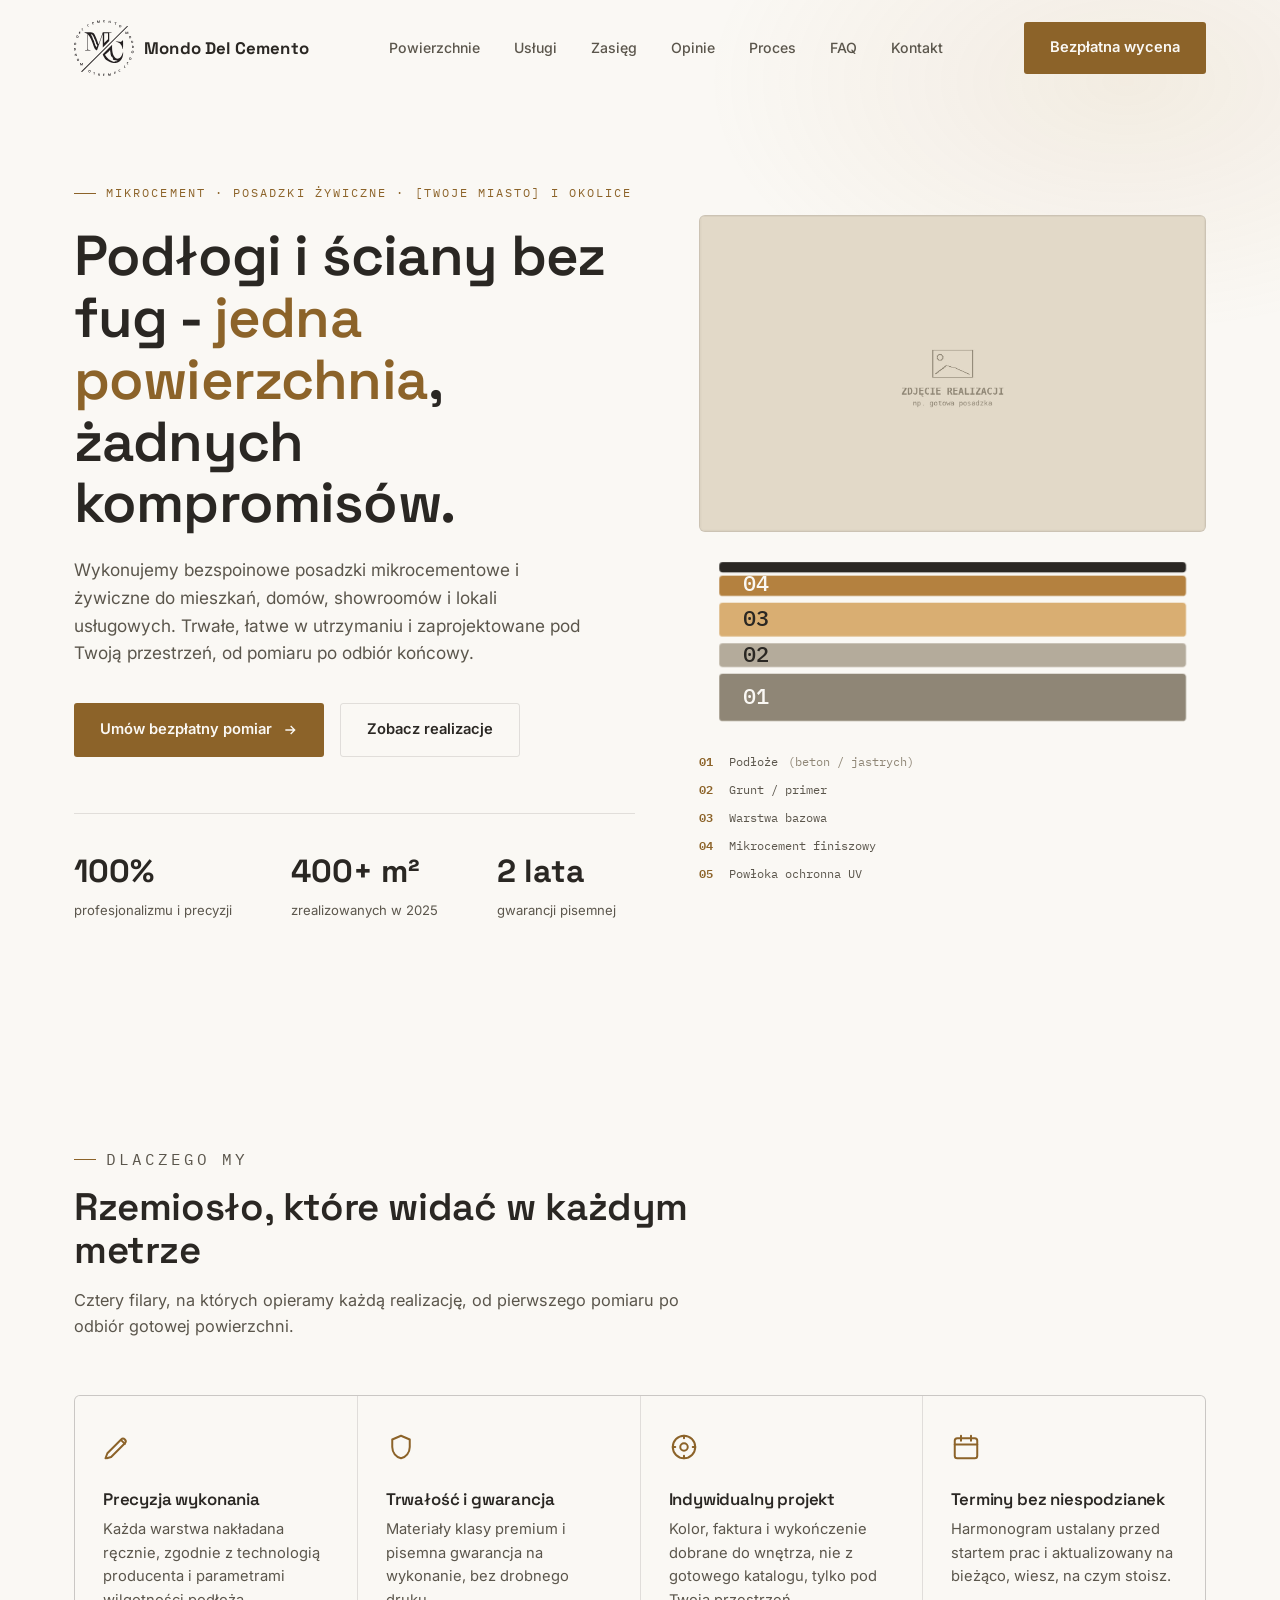
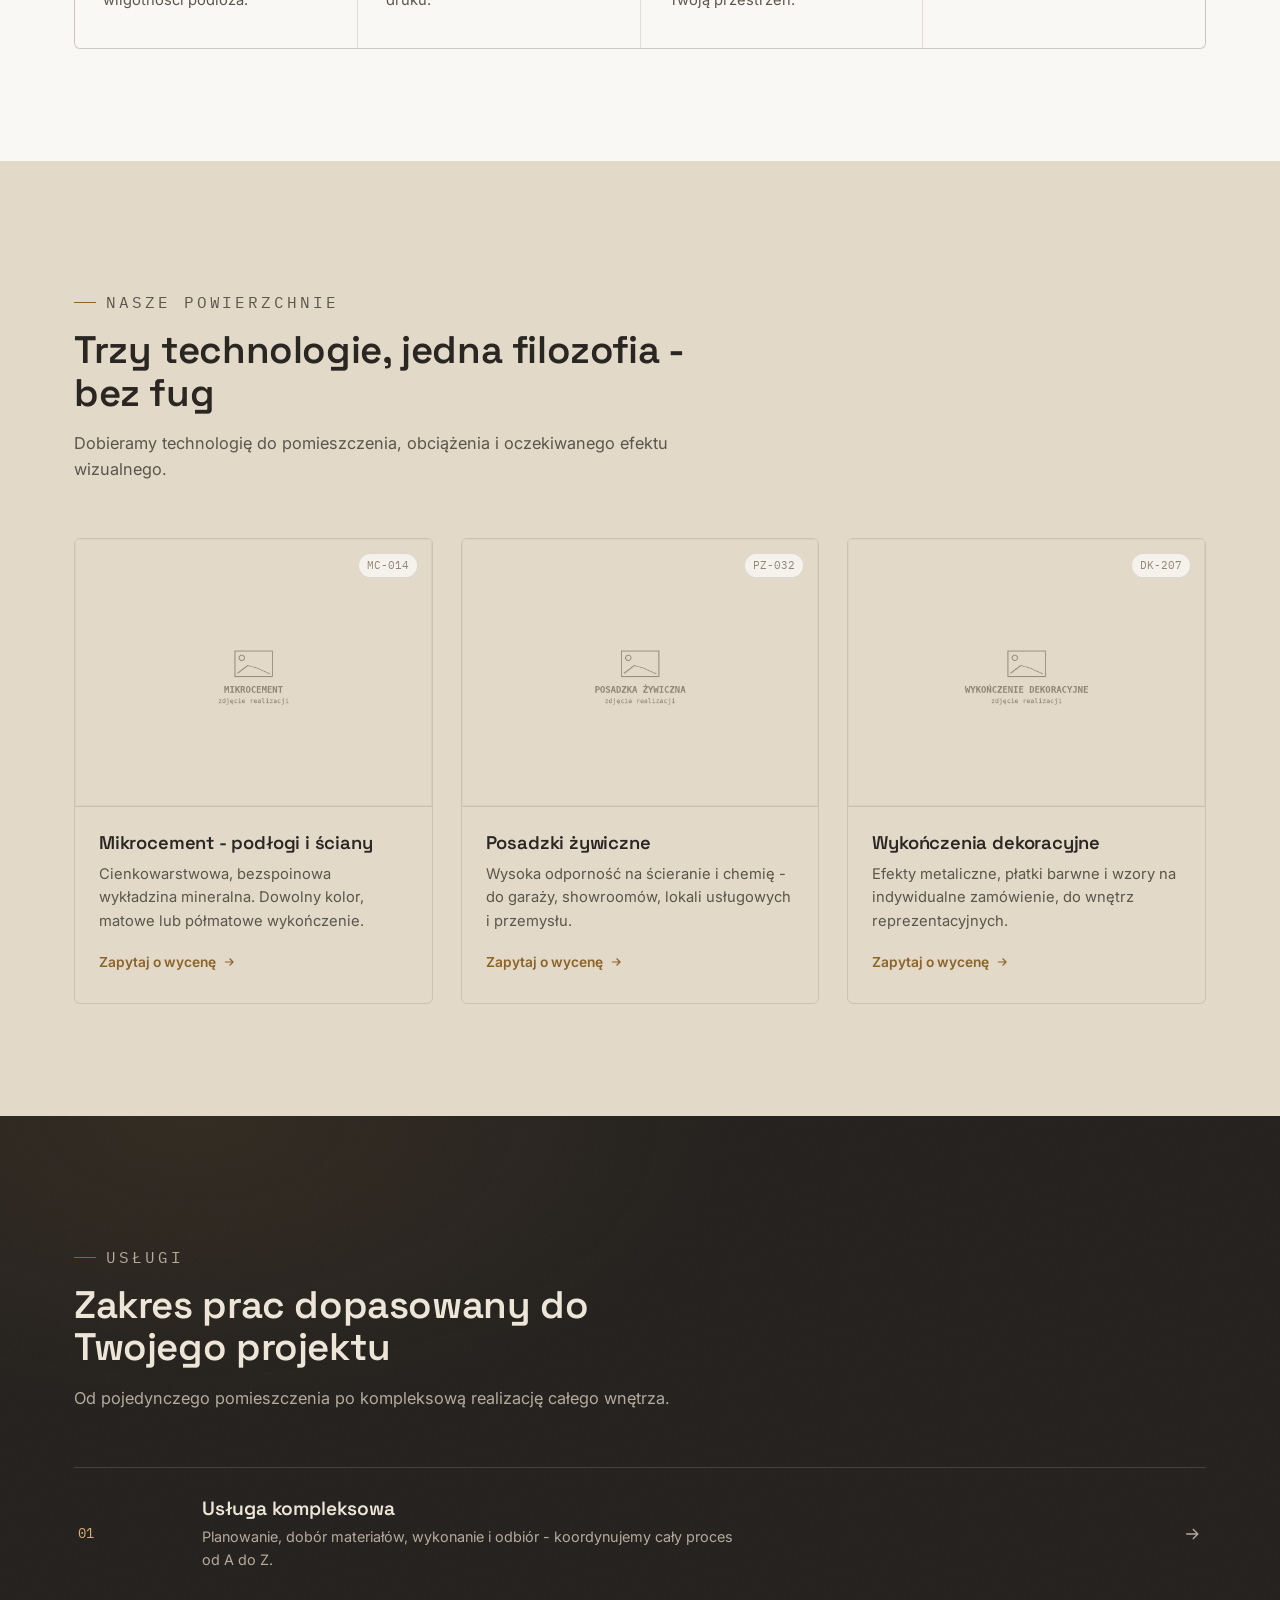
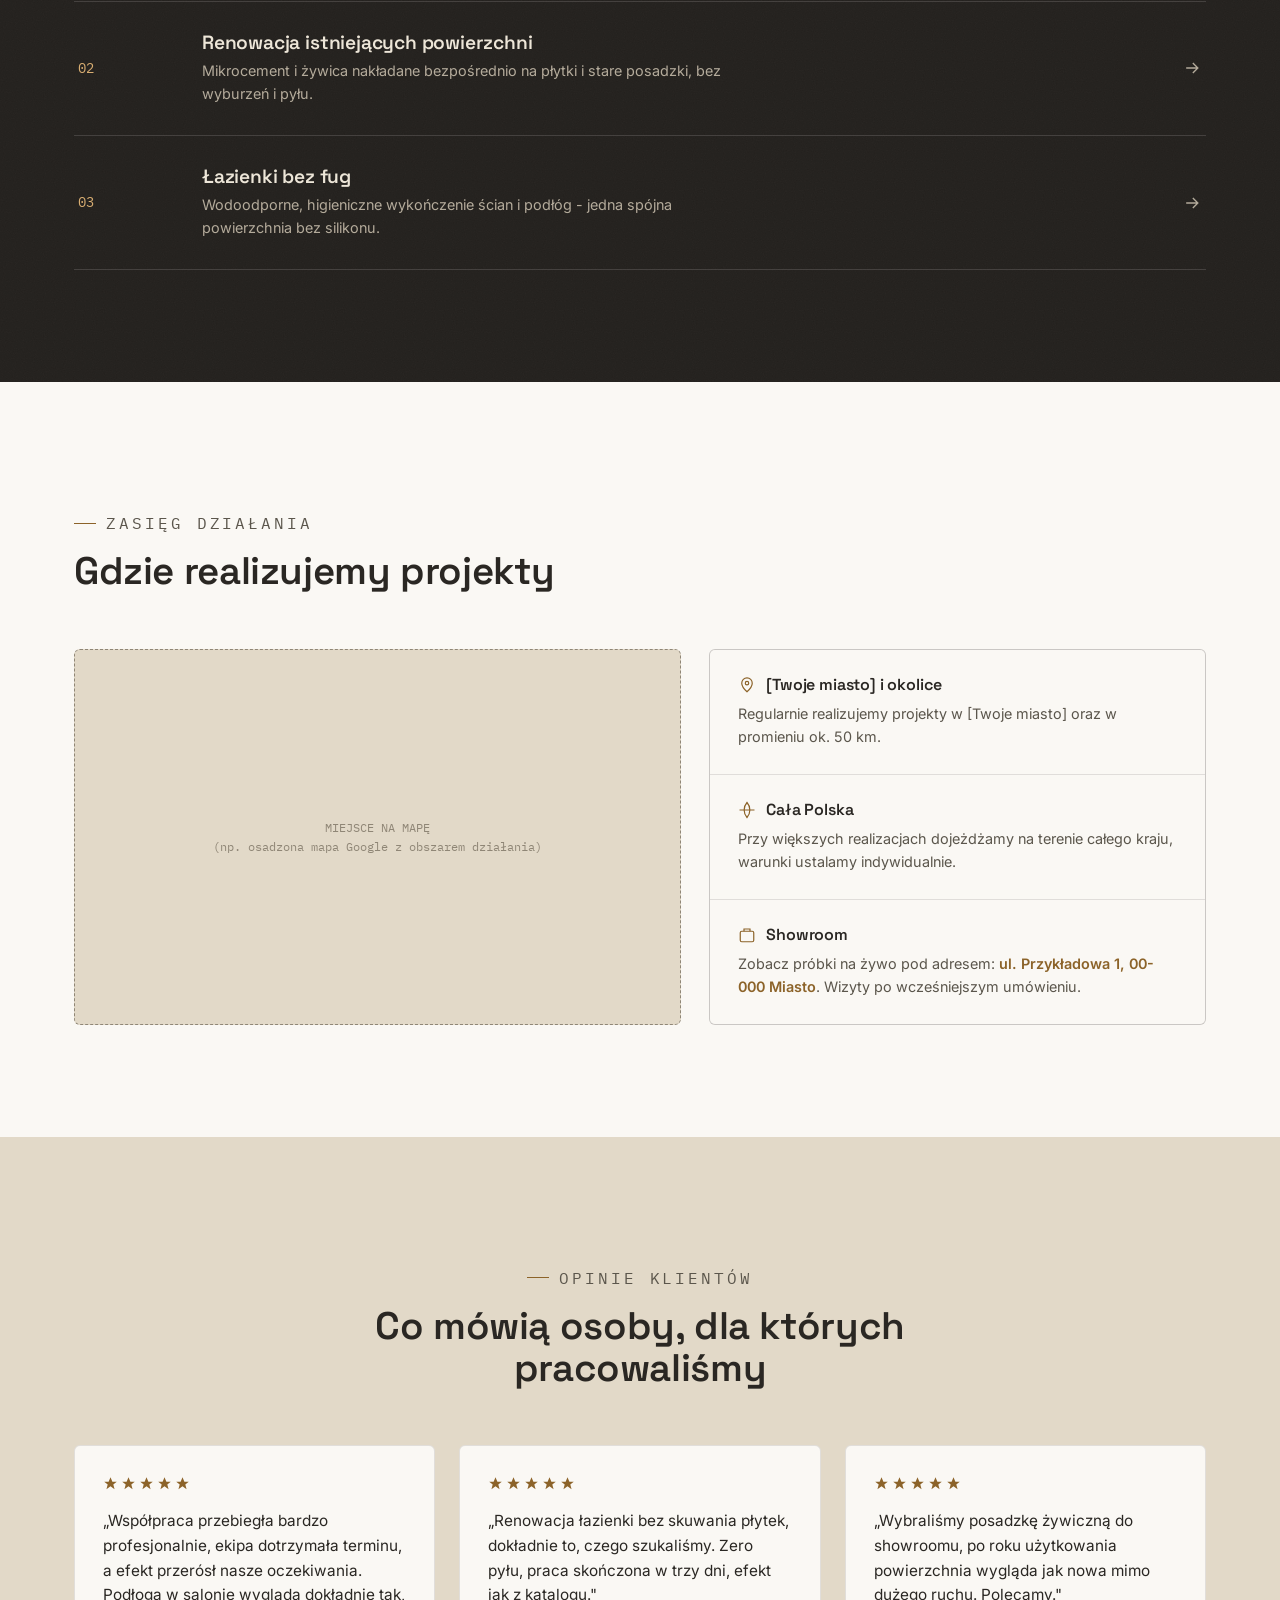
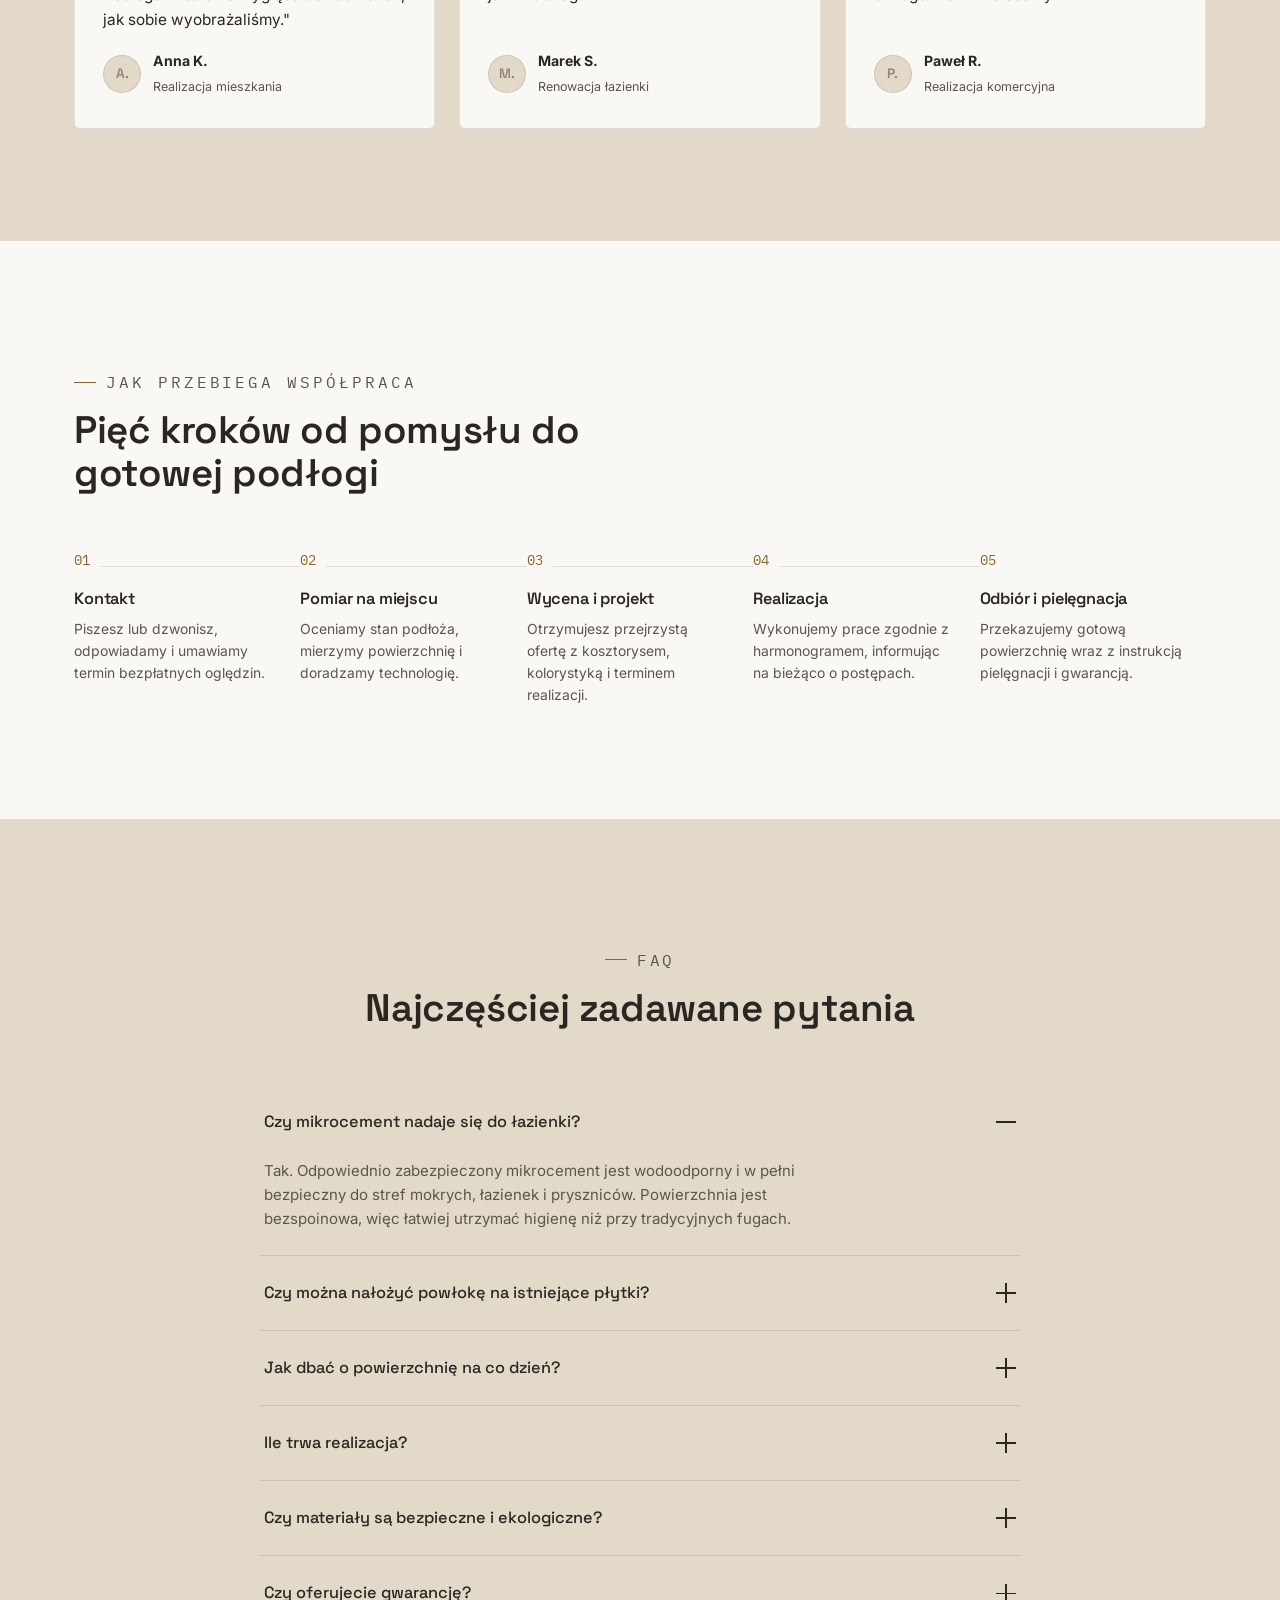
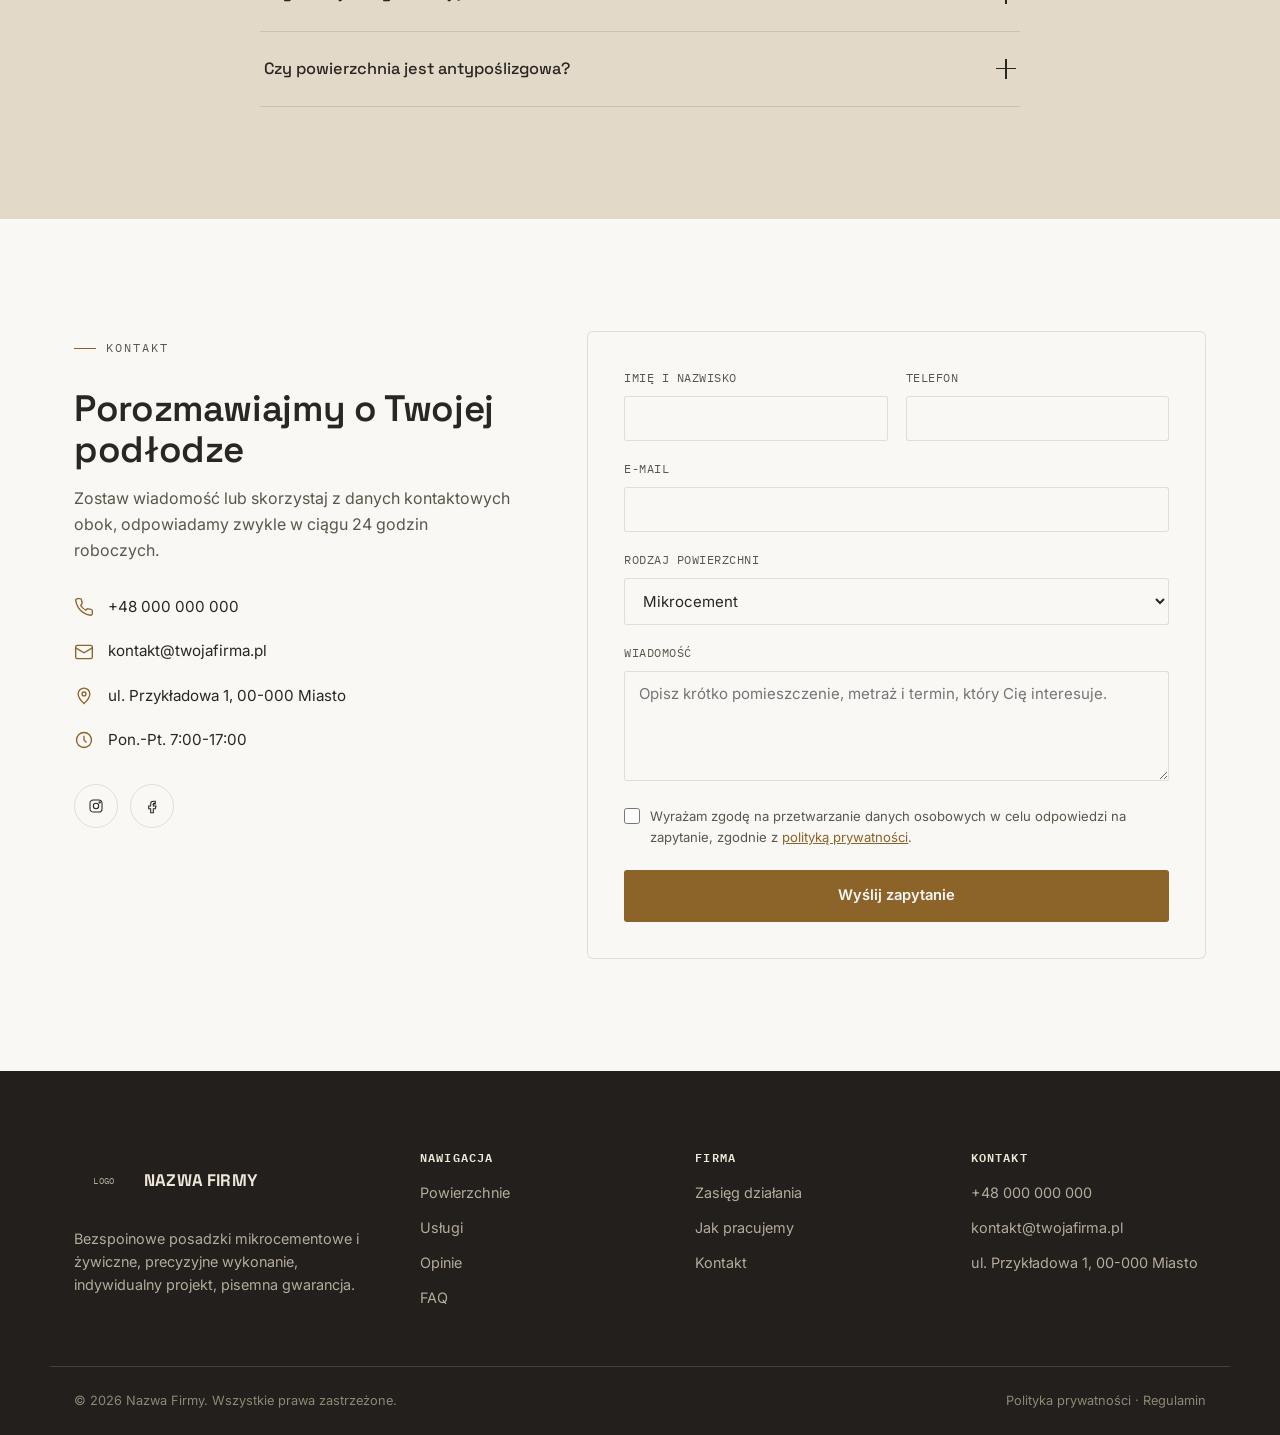
==== index.html @ a54f6a30 "Fix small details" ====
<!DOCTYPE html>
<html lang="pl">
<head>
<meta charset="UTF-8">
<meta name="viewport" content="width=device-width, initial-scale=1.0">
<title>Mondo Del Cemento - Mikrocement i posadzki żywiczne</title>
<meta name="description" content="Bezspoinowe posadzki mikrocementowe i żywiczne. Realizacje mieszkań, domów, showroomów i lokali usługowych. Bezpłatny pomiar i wycena.">
<link rel="canonical" href="https://twojafirma.pl/">
<meta name="theme-color" content="#221F1C">

<!-- Open Graph / social preview — podmień og:url i dodaj og:image (1200×630) po wdrożeniu -->
<meta property="og:type" content="website">
<meta property="og:locale" content="pl_PL">
<meta property="og:site_name" content="Mondo Del Cemento">
<meta property="og:title" content="Mondo Del Cemento - Mikrocement i posadzki żywiczne">
<meta property="og:description" content="Bezspoinowe posadzki mikrocementowe i żywiczne. Realizacje mieszkań, domów, showroomów i lokali usługowych. Bezpłatny pomiar i wycena.">
<meta property="og:url" content="https://twojafirma.pl/">
<meta name="twitter:card" content="summary">

<link rel="icon" href="img/favicon.svg" type="image/svg+xml">

<link rel="preconnect" href="https://fonts.googleapis.com">
<link rel="preconnect" href="https://fonts.gstatic.com" crossorigin>
<link href="https://fonts.googleapis.com/css2?family=Space+Grotesk:wght@500;600;700&family=Inter:wght@400;500;600&family=IBM+Plex+Mono:wght@400;500&display=swap" rel="stylesheet">

<link rel="stylesheet" href="css/style.css">

<!-- Dane strukturalne (SEO lokalne) — uzupełnij prawdziwymi danymi przed publikacją -->
<script type="application/ld+json">
{
  "@context": "https://schema.org",
  "@type": "HomeAndConstructionBusiness",
  "name": "Nazwa Firmy",
  "description": "Bezspoinowe posadzki mikrocementowe i żywiczne - mieszkania, domy, showroomy i lokale usługowe.",
  "url": "https://twojafirma.pl/",
  "telephone": "+48000000000",
  "email": "kontakt@twojafirma.pl",
  "address": {
    "@type": "PostalAddress",
    "streetAddress": "ul. Przykładowa 1",
    "postalCode": "00-000",
    "addressLocality": "Miasto",
    "addressCountry": "PL"
  },
  "areaServed": "PL",
  "openingHours": "Mo-Fr 08:00-16:00"
}
</script>
</head>
<body>

<a href="#main" class="skip-link">Przejdź do treści</a>

<!-- ================= NAV ================= -->
<header class="nav" id="nav">
  <div class="nav__backdrop" id="navBackdrop"></div>
  <div class="container nav__inner">
    <a href="#main" class="logo-slot" aria-label="Strona główna">
      <span class="logo-slot__mark"><img src="img/logo.svg" alt="Nazwa Firmy" class="logo-slot__img"></span>
      <span class="logo-slot__word">Mondo Del Cemento</span>
    </a>

    <nav class="nav__links" id="navLinks">
      <a href="#powierzchnie">Powierzchnie</a>
      <a href="#uslugi">Usługi</a>
      <a href="#zasieg">Zasięg</a>
      <a href="#opinie">Opinie</a>
      <a href="#proces">Proces</a>
      <a href="#faq">FAQ</a>
      <a href="#kontakt">Kontakt</a>
      <a href="#kontakt" class="btn btn-primary nav-mobile-cta">Bezpłatna wycena</a>
    </nav>

    <div class="nav__cta">
      <a href="#kontakt" class="btn btn-primary">Bezpłatna wycena</a>
      <button class="nav__burger" id="navBurger" aria-label="Otwórz menu" aria-expanded="false" aria-controls="navLinks">
        <span></span><span></span><span></span>
      </button>
    </div>
  </div>
</header>

<main id="main">

  <!-- ================= HERO ================= -->
  <section class="hero">
    <div class="container hero__grid">
      <div>
        <p class="eyebrow hero__eyebrow">Mikrocement · Posadzki żywiczne · [Twoje miasto] i okolice</p>
        <h1>Podłogi i ściany bez fug - <em>jedna powierzchnia</em>, żadnych kompromisów.</h1>
        <p class="hero__lead">Wykonujemy bezspoinowe posadzki mikrocementowe i żywiczne do mieszkań, domów, showroomów i lokali usługowych. Trwałe, łatwe w utrzymaniu i zaprojektowane pod Twoją przestrzeń, od pomiaru po odbiór końcowy.</p>
        <div class="hero__cta">
          <a href="#kontakt" class="btn btn-primary">
            Umów bezpłatny pomiar
            <svg aria-hidden="true" focusable="false" viewBox="0 0 24 24" fill="none" stroke="currentColor" stroke-width="2"><path d="M5 12h14M13 6l6 6-6 6"/></svg>
          </a>
          <a href="#powierzchnie" class="btn btn-ghost">Zobacz realizacje</a>
        </div>

        <div class="hero__stats">
          <div class="hero__stat">
            <b>100%</b>
            <span>profesjonalizmu i precyzji</span>
          </div>
          <div class="hero__stat">
            <b>400+ m²</b>
            <span>zrealizowanych w 2025</span>
          </div>
          <div class="hero__stat">
            <b>2 lata</b>
            <span>gwarancji pisemnej</span>
          </div>
        </div>
      </div>

      <div class="hero-visual">
        <div class="hero-visual__photo">
          <img src="img/realizacja-hero.jpg" alt="Przykładowa realizacja - miejsce na Twoje zdjęcie" width="1600" height="1000">
        </div>

        <div class="layer-diagram">
          <svg aria-hidden="true" focusable="false" viewBox="0 60 300 110" xmlns="http://www.w3.org/2000/svg">
            <!-- podłoże -->
            <rect class="layer-band" x="12" y="132" width="276" height="28" rx="2" fill="#8F8676"/>
            <!-- grunt -->
            <rect class="layer-band" x="12" y="114" width="276" height="14" rx="2" fill="#B4AB9B"/>
            <!-- warstwa bazowa -->
            <rect class="layer-band" x="12" y="90" width="276" height="20" rx="2" fill="#D9AE72"/>
            <!-- mikrocement finiszowy -->
            <rect class="layer-band" x="12" y="74" width="276" height="12" rx="2" fill="#B4813F"/>
            <!-- powłoka ochronna -->
            <rect class="layer-band" x="12" y="66" width="276" height="6" rx="2" fill="#2A2723"/>

            <!-- numery warstw -->
            <text class="layer-num" x="26" y="150" fill="#FAF8F4">01</text>
            <text class="layer-num" x="26" y="125" fill="#2A2723">02</text>
            <text class="layer-num" x="26" y="104" fill="#2A2723">03</text>
            <text class="layer-num" x="26" y="83" fill="#FAF8F4">04</text>
          </svg>

          <ol class="layer-legend">
            <li><span class="layer-legend__num">01</span> Podłoże <em>(beton / jastrych)</em></li>
            <li><span class="layer-legend__num">02</span> Grunt / primer</li>
            <li><span class="layer-legend__num">03</span> Warstwa bazowa</li>
            <li><span class="layer-legend__num">04</span> Mikrocement finiszowy</li>
            <li><span class="layer-legend__num">05</span> Powłoka ochronna UV</li>
          </ol>
        </div>
      </div>
    </div>
  </section>

  <!-- ================= DLACZEGO MY ================= -->
  <section class="section">
    <div class="container">
      <div class="section-head reveal">
        <p class="eyebrow">Dlaczego my</p>
        <h2>Rzemiosło, które widać w każdym metrze</h2>
        <p>Cztery filary, na których opieramy każdą realizację, od pierwszego pomiaru po odbiór gotowej powierzchni.</p>
      </div>

      <div class="why-grid reveal">
        <div class="why-card">
          <svg aria-hidden="true" focusable="false" viewBox="0 0 24 24" fill="none" stroke="currentColor" stroke-width="1.6" stroke-linecap="round" stroke-linejoin="round"><path d="M3 21l3.5-1 11-11a2.1 2.1 0 0 0-3-3l-11 11L2 21"/><path d="M14.5 6.5l3 3"/></svg>
          <h3>Precyzja wykonania</h3>
          <p>Każda warstwa nakładana ręcznie, zgodnie z technologią producenta i parametrami wilgotności podłoża.</p>
        </div>
        <div class="why-card">
          <svg aria-hidden="true" focusable="false" viewBox="0 0 24 24" fill="none" stroke="currentColor" stroke-width="1.6" stroke-linecap="round" stroke-linejoin="round"><path d="M12 3l7 3v6c0 4.5-3 8-7 9-4-1-7-4.5-7-9V6l7-3z"/></svg>
          <h3>Trwałość i gwarancja</h3>
          <p>Materiały klasy premium i pisemna gwarancja na wykonanie, bez drobnego druku.</p>
        </div>
        <div class="why-card">
          <svg aria-hidden="true" focusable="false" viewBox="0 0 24 24" fill="none" stroke="currentColor" stroke-width="1.6" stroke-linecap="round" stroke-linejoin="round"><circle cx="12" cy="12" r="9"/><circle cx="12" cy="12" r="3"/><path d="M12 3v2M12 19v2M21 12h-2M5 12H3"/></svg>
          <h3>Indywidualny projekt</h3>
          <p>Kolor, faktura i wykończenie dobrane do wnętrza, nie z gotowego katalogu, tylko pod Twoją przestrzeń.</p>
        </div>
        <div class="why-card">
          <svg aria-hidden="true" focusable="false" viewBox="0 0 24 24" fill="none" stroke="currentColor" stroke-width="1.6" stroke-linecap="round" stroke-linejoin="round"><rect x="3" y="5" width="18" height="16" rx="2"/><path d="M3 10h18M8 3v4M16 3v4"/></svg>
          <h3>Terminy bez niespodzianek</h3>
          <p>Harmonogram ustalany przed startem prac i aktualizowany na bieżąco, wiesz, na czym stoisz.</p>
        </div>
      </div>
    </div>
  </section>

  <!-- ================= POWIERZCHNIE ================= -->
  <section class="section section--sand" id="powierzchnie">
    <div class="container">
      <div class="section-head reveal">
        <p class="eyebrow">Nasze powierzchnie</p>
        <h2>Trzy technologie, jedna filozofia - bez fug</h2>
        <p>Dobieramy technologię do pomieszczenia, obciążenia i oczekiwanego efektu wizualnego.</p>
      </div>

      <div class="products-grid reveal">
        <article class="product-card">
          <div class="product-card__media">
            <span class="product-card__code">MC-014</span>
            <img src="img/realizacja-mikrocement.jpg" alt="Przykładowa realizacja - mikrocement" width="1200" height="900" loading="lazy">
          </div>
          <div class="product-card__body">
            <h3>Mikrocement - podłogi i ściany</h3>
            <p>Cienkowarstwowa, bezspoinowa wykładzina mineralna. Dowolny kolor, matowe lub półmatowe wykończenie.</p>
            <a href="#kontakt" class="product-card__link">Zapytaj o wycenę <svg aria-hidden="true" focusable="false" viewBox="0 0 24 24" fill="none" stroke="currentColor" stroke-width="2"><path d="M5 12h14M13 6l6 6-6 6"/></svg></a>
          </div>
        </article>

        <article class="product-card">
          <div class="product-card__media">
            <span class="product-card__code">PZ-032</span>
            <img src="img/realizacja-zywica.jpg" alt="Przykładowa realizacja - posadzka żywiczna" width="1200" height="900" loading="lazy">
          </div>
          <div class="product-card__body">
            <h3>Posadzki żywiczne</h3>
            <p>Wysoka odporność na ścieranie i chemię - do garaży, showroomów, lokali usługowych i przemysłu.</p>
            <a href="#kontakt" class="product-card__link">Zapytaj o wycenę <svg aria-hidden="true" focusable="false" viewBox="0 0 24 24" fill="none" stroke="currentColor" stroke-width="2"><path d="M5 12h14M13 6l6 6-6 6"/></svg></a>
          </div>
        </article>

        <article class="product-card">
          <div class="product-card__media">
            <span class="product-card__code">DK-207</span>
            <img src="img/realizacja-dekoracyjne.jpg" alt="Przykładowa realizacja — wykończenie dekoracyjne" width="1200" height="900" loading="lazy">
          </div>
          <div class="product-card__body">
            <h3>Wykończenia dekoracyjne</h3>
            <p>Efekty metaliczne, płatki barwne i wzory na indywidualne zamówienie, do wnętrz reprezentacyjnych.</p>
            <a href="#kontakt" class="product-card__link">Zapytaj o wycenę <svg aria-hidden="true" focusable="false" viewBox="0 0 24 24" fill="none" stroke="currentColor" stroke-width="2"><path d="M5 12h14M13 6l6 6-6 6"/></svg></a>
          </div>
        </article>
      </div>
    </div>
  </section>

  <!-- ================= USŁUGI ================= -->
  <section class="section section--dark" id="uslugi">
    <div class="container">
      <div class="section-head reveal">
        <p class="eyebrow">Usługi</p>
        <h2>Zakres prac dopasowany do Twojego projektu</h2>
        <p>Od pojedynczego pomieszczenia po kompleksową realizację całego wnętrza.</p>
      </div>

      <div class="services-list reveal">
        <div class="service-row">
          <span class="service-row__num">01</span>
          <div>
            <h3>Usługa kompleksowa</h3>
            <p>Planowanie, dobór materiałów, wykonanie i odbiór - koordynujemy cały proces od A do Z.</p>
          </div>
          <svg class="service-row__arrow" viewBox="0 0 24 24" fill="none" stroke="currentColor" stroke-width="1.6"><path d="M5 12h14M13 6l6 6-6 6"/></svg>
        </div>
        <div class="service-row">
          <span class="service-row__num">02</span>
          <div>
            <h3>Renowacja istniejących powierzchni</h3>
            <p>Mikrocement i żywica nakładane bezpośrednio na płytki i stare posadzki, bez wyburzeń i pyłu.</p>
          </div>
          <svg class="service-row__arrow" viewBox="0 0 24 24" fill="none" stroke="currentColor" stroke-width="1.6"><path d="M5 12h14M13 6l6 6-6 6"/></svg>
        </div>
        <div class="service-row">
          <span class="service-row__num">03</span>
          <div>
            <h3>Łazienki bez fug</h3>
            <p>Wodoodporne, higieniczne wykończenie ścian i podłóg - jedna spójna powierzchnia bez silikonu.</p>
          </div>
          <svg class="service-row__arrow" viewBox="0 0 24 24" fill="none" stroke="currentColor" stroke-width="1.6"><path d="M5 12h14M13 6l6 6-6 6"/></svg>
        </div>
      </div>
    </div>
  </section>

  <!-- ================= ZASIĘG ================= -->
  <section class="section" id="zasieg">
    <div class="container">
      <div class="section-head reveal">
        <p class="eyebrow">Zasięg działania</p>
        <h2>Gdzie realizujemy projekty</h2>
      </div>

      <div class="coverage-grid reveal">
        <div class="coverage-map">
          MIEJSCE NA MAPĘ<br>(np. osadzona mapa Google z obszarem działania)
        </div>
        <div class="coverage-cards">
          <div class="coverage-card">
            <h3><svg aria-hidden="true" focusable="false" viewBox="0 0 24 24" fill="none" stroke="currentColor" stroke-width="1.6"><path d="M12 21s-7-6.5-7-11.5A7 7 0 0 1 19 9.5C19 14.5 12 21 12 21z"/><circle cx="12" cy="9.5" r="2.3"/></svg> [Twoje miasto] i okolice</h3>
            <p>Regularnie realizujemy projekty w [Twoje miasto] oraz w promieniu ok. 50 km.</p>
          </div>
          <div class="coverage-card">
            <h3><svg aria-hidden="true" focusable="false" viewBox="0 0 24 24" fill="none" stroke="currentColor" stroke-width="1.6"><path d="M2 12h20M12 2a15 15 0 0 1 0 20 15 15 0 0 1 0-20z"/></svg> Cała Polska</h3>
            <p>Przy większych realizacjach dojeżdżamy na terenie całego kraju, warunki ustalamy indywidualnie.</p>
          </div>
          <div class="coverage-card">
            <h3><svg aria-hidden="true" focusable="false" viewBox="0 0 24 24" fill="none" stroke="currentColor" stroke-width="1.6"><rect x="3" y="7" width="18" height="14" rx="2"/><path d="M8 7V4h8v3"/></svg> Showroom</h3>
            <p>Zobacz próbki na żywo pod adresem: <a href="#kontakt">ul. Przykładowa 1, 00-000 Miasto</a>. Wizyty po wcześniejszym umówieniu.</p>
          </div>
        </div>
      </div>
    </div>
  </section>

  <!-- ================= OPINIE ================= -->
  <section class="section section--sand" id="opinie">
    <div class="container">
      <div class="section-head center reveal">
        <p class="eyebrow eyebrow--center">Opinie klientów</p>
        <h2>Co mówią osoby, dla których pracowaliśmy</h2>
      </div>

      <div class="testimonials reveal">
        <div class="testimonial">
          <div class="testimonial__stars">
            <svg aria-hidden="true" focusable="false" viewBox="0 0 24 24" fill="currentColor"><path d="M12 2l3 7h7l-5.5 4.5L18.5 21 12 16.5 5.5 21 7.5 13.5 2 9h7z"/></svg>
            <svg aria-hidden="true" focusable="false" viewBox="0 0 24 24" fill="currentColor"><path d="M12 2l3 7h7l-5.5 4.5L18.5 21 12 16.5 5.5 21 7.5 13.5 2 9h7z"/></svg>
            <svg aria-hidden="true" focusable="false" viewBox="0 0 24 24" fill="currentColor"><path d="M12 2l3 7h7l-5.5 4.5L18.5 21 12 16.5 5.5 21 7.5 13.5 2 9h7z"/></svg>
            <svg aria-hidden="true" focusable="false" viewBox="0 0 24 24" fill="currentColor"><path d="M12 2l3 7h7l-5.5 4.5L18.5 21 12 16.5 5.5 21 7.5 13.5 2 9h7z"/></svg>
            <svg aria-hidden="true" focusable="false" viewBox="0 0 24 24" fill="currentColor"><path d="M12 2l3 7h7l-5.5 4.5L18.5 21 12 16.5 5.5 21 7.5 13.5 2 9h7z"/></svg>
          </div>
          <p>„Współpraca przebiegła bardzo profesjonalnie, ekipa dotrzymała terminu, a efekt przerósł nasze oczekiwania. Podłoga w salonie wygląda dokładnie tak, jak sobie wyobrażaliśmy."</p>
          <div class="testimonial__author">
            <div class="testimonial__avatar">A.</div>
            <div><b>Anna K.</b><span>Realizacja mieszkania</span></div>
          </div>
        </div>

        <div class="testimonial">
          <div class="testimonial__stars">
            <svg aria-hidden="true" focusable="false" viewBox="0 0 24 24" fill="currentColor"><path d="M12 2l3 7h7l-5.5 4.5L18.5 21 12 16.5 5.5 21 7.5 13.5 2 9h7z"/></svg>
            <svg aria-hidden="true" focusable="false" viewBox="0 0 24 24" fill="currentColor"><path d="M12 2l3 7h7l-5.5 4.5L18.5 21 12 16.5 5.5 21 7.5 13.5 2 9h7z"/></svg>
            <svg aria-hidden="true" focusable="false" viewBox="0 0 24 24" fill="currentColor"><path d="M12 2l3 7h7l-5.5 4.5L18.5 21 12 16.5 5.5 21 7.5 13.5 2 9h7z"/></svg>
            <svg aria-hidden="true" focusable="false" viewBox="0 0 24 24" fill="currentColor"><path d="M12 2l3 7h7l-5.5 4.5L18.5 21 12 16.5 5.5 21 7.5 13.5 2 9h7z"/></svg>
            <svg aria-hidden="true" focusable="false" viewBox="0 0 24 24" fill="currentColor"><path d="M12 2l3 7h7l-5.5 4.5L18.5 21 12 16.5 5.5 21 7.5 13.5 2 9h7z"/></svg>
          </div>
          <p>„Renowacja łazienki bez skuwania płytek, dokładnie to, czego szukaliśmy. Zero pyłu, praca skończona w trzy dni, efekt jak z katalogu."</p>
          <div class="testimonial__author">
            <div class="testimonial__avatar">M.</div>
            <div><b>Marek S.</b><span>Renowacja łazienki</span></div>
          </div>
        </div>

        <div class="testimonial">
          <div class="testimonial__stars">
            <svg aria-hidden="true" focusable="false" viewBox="0 0 24 24" fill="currentColor"><path d="M12 2l3 7h7l-5.5 4.5L18.5 21 12 16.5 5.5 21 7.5 13.5 2 9h7z"/></svg>
            <svg aria-hidden="true" focusable="false" viewBox="0 0 24 24" fill="currentColor"><path d="M12 2l3 7h7l-5.5 4.5L18.5 21 12 16.5 5.5 21 7.5 13.5 2 9h7z"/></svg>
            <svg aria-hidden="true" focusable="false" viewBox="0 0 24 24" fill="currentColor"><path d="M12 2l3 7h7l-5.5 4.5L18.5 21 12 16.5 5.5 21 7.5 13.5 2 9h7z"/></svg>
            <svg aria-hidden="true" focusable="false" viewBox="0 0 24 24" fill="currentColor"><path d="M12 2l3 7h7l-5.5 4.5L18.5 21 12 16.5 5.5 21 7.5 13.5 2 9h7z"/></svg>
            <svg aria-hidden="true" focusable="false" viewBox="0 0 24 24" fill="currentColor"><path d="M12 2l3 7h7l-5.5 4.5L18.5 21 12 16.5 5.5 21 7.5 13.5 2 9h7z"/></svg>
          </div>
          <p>„Wybraliśmy posadzkę żywiczną do showroomu, po roku użytkowania powierzchnia wygląda jak nowa mimo dużego ruchu. Polecamy."</p>
          <div class="testimonial__author">
            <div class="testimonial__avatar">P.</div>
            <div><b>Paweł R.</b><span>Realizacja komercyjna</span></div>
          </div>
        </div>
      </div>
      <!-- <p class="testimonials-note">Przykładowe opinie — podmień na rzeczywiste referencje klientów.</p> -->
    </div>
  </section>

  <!-- ================= PROCES ================= -->
  <section class="section" id="proces">
    <div class="container">
      <div class="section-head reveal">
        <p class="eyebrow">Jak przebiega współpraca</p>
        <h2>Pięć kroków od pomysłu do gotowej podłogi</h2>
      </div>

      <div class="process reveal">
        <div class="process-step">
          <span class="process-step__num">01</span>
          <h3>Kontakt</h3>
          <p>Piszesz lub dzwonisz, odpowiadamy i umawiamy termin bezpłatnych oględzin.</p>
        </div>
        <div class="process-step">
          <span class="process-step__num">02</span>
          <h3>Pomiar na miejscu</h3>
          <p>Oceniamy stan podłoża, mierzymy powierzchnię i doradzamy technologię.</p>
        </div>
        <div class="process-step">
          <span class="process-step__num">03</span>
          <h3>Wycena i projekt</h3>
          <p>Otrzymujesz przejrzystą ofertę z kosztorysem, kolorystyką i terminem realizacji.</p>
        </div>
        <div class="process-step">
          <span class="process-step__num">04</span>
          <h3>Realizacja</h3>
          <p>Wykonujemy prace zgodnie z harmonogramem, informując na bieżąco o postępach.</p>
        </div>
        <div class="process-step">
          <span class="process-step__num">05</span>
          <h3>Odbiór i pielęgnacja</h3>
          <p>Przekazujemy gotową powierzchnię wraz z instrukcją pielęgnacji i gwarancją.</p>
        </div>
      </div>
    </div>
  </section>

  <!-- ================= FAQ ================= -->
  <section class="section section--sand" id="faq">
    <div class="container">
      <div class="section-head center reveal">
        <p class="eyebrow eyebrow--center">FAQ</p>
        <h2>Najczęściej zadawane pytania</h2>
      </div>

      <div class="faq-list reveal">
        <div class="faq-item is-open">
          <button class="faq-q" aria-expanded="true">
            Czy mikrocement nadaje się do łazienki?
            <span class="faq-q__icon"></span>
          </button>
          <div class="faq-a">
            <p>Tak. Odpowiednio zabezpieczony mikrocement jest wodoodporny i w pełni bezpieczny do stref mokrych, łazienek i pryszniców. Powierzchnia jest bezspoinowa, więc łatwiej utrzymać higienę niż przy tradycyjnych fugach.</p>
          </div>
        </div>
        <div class="faq-item">
          <button class="faq-q" aria-expanded="false">
            Czy można nałożyć powłokę na istniejące płytki?
            <span class="faq-q__icon"></span>
          </button>
          <div class="faq-a">
            <p>Tak, w większości przypadków mikrocement i posadzki żywiczne można aplikować bezpośrednio na istniejące płytki, pod warunkiem że są solidnie osadzone. Oszczędza to czas i ogranicza prace wyburzeniowe.</p>
          </div>
        </div>
        <div class="faq-item">
          <button class="faq-q" aria-expanded="false">
            Jak dbać o powierzchnię na co dzień?
            <span class="faq-q__icon"></span>
          </button>
          <div class="faq-a">
            <p>Wystarczy regularne mycie miękką mopem z wodą i delikatnym detergentem. Należy unikać silnych środków ściernych i kwasowych, które mogą uszkodzić powłokę ochronną.</p>
          </div>
        </div>
        <div class="faq-item">
          <button class="faq-q" aria-expanded="false">
            Ile trwa realizacja?
            <span class="faq-q__icon"></span>
          </button>
          <div class="faq-a">
            <p>Czas zależy od zakresu prac i metrażu. Standardowe pomieszczenie zajmuje zwykle 5-7 dni, licząc przygotowanie podłoża, aplikację warstw i czas schnięcia między nimi.</p>
          </div>
        </div>
        <div class="faq-item">
          <button class="faq-q" aria-expanded="false">
            Czy materiały są bezpieczne i ekologiczne?
            <span class="faq-q__icon"></span>
          </button>
          <div class="faq-a">
            <p>Stosujemy materiały o niskiej emisji lotnych związków organicznych (VOC), bezpieczne dla zdrowia domowników po pełnym utwardzeniu powłoki.</p>
          </div>
        </div>
        <div class="faq-item">
          <button class="faq-q" aria-expanded="false">
            Czy oferujecie gwarancję?
            <span class="faq-q__icon"></span>
          </button>
          <div class="faq-a">
            <p>Tak, na wykonane prace i zastosowane materiały udzielamy pisemnej gwarancji, szczegóły ustalamy indywidualnie w umowie.</p>
          </div>
        </div>
        <div class="faq-item">
          <button class="faq-q" aria-expanded="false">
            Czy powierzchnia jest antypoślizgowa?
            <span class="faq-q__icon"></span>
          </button>
          <div class="faq-a">
            <p>Tak, na życzenie możemy zastosować powłokę o zwiększonej antypoślizgowości, polecaną szczególnie do łazienek, wejść i stref o podwyższonym ryzyku poślizgu.</p>
          </div>
        </div>
      </div>
    </div>
  </section>

  <!-- ================= KONTAKT ================= -->
  <section class="section" id="kontakt">
    <div class="container contact-grid">
      <div class="contact-info reveal">
        <p class="eyebrow">Kontakt</p>
        <h2>Porozmawiajmy o Twojej podłodze</h2>
        <p>Zostaw wiadomość lub skorzystaj z danych kontaktowych obok, odpowiadamy zwykle w ciągu 24 godzin roboczych.</p>

        <ul class="contact-list">
          <li>
            <svg aria-hidden="true" focusable="false" viewBox="0 0 24 24" fill="none" stroke="currentColor" stroke-width="1.6"><path d="M22 16.9v3a2 2 0 0 1-2.2 2 19.8 19.8 0 0 1-8.6-3.1 19.5 19.5 0 0 1-6-6 19.8 19.8 0 0 1-3.1-8.7A2 2 0 0 1 4.1 2h3a2 2 0 0 1 2 1.7c.1 1 .3 2 .6 2.9a2 2 0 0 1-.5 2.1L8 9.9a16 16 0 0 0 6 6l1.2-1.2a2 2 0 0 1 2.1-.5c.9.3 1.9.5 2.9.6a2 2 0 0 1 1.8 2.1z"/></svg>
            +48 000 000 000
          </li>
          <li>
            <svg aria-hidden="true" focusable="false" viewBox="0 0 24 24" fill="none" stroke="currentColor" stroke-width="1.6"><rect x="2" y="4" width="20" height="16" rx="2"/><path d="M2 7l10 6 10-6"/></svg>
            kontakt@twojafirma.pl
          </li>
          <li>
            <svg aria-hidden="true" focusable="false" viewBox="0 0 24 24" fill="none" stroke="currentColor" stroke-width="1.6"><path d="M12 21s-7-6.5-7-11.5A7 7 0 0 1 19 9.5C19 14.5 12 21 12 21z"/><circle cx="12" cy="9.5" r="2.3"/></svg>
            ul. Przykładowa 1, 00-000 Miasto
          </li>
          <li>
            <svg aria-hidden="true" focusable="false" viewBox="0 0 24 24" fill="none" stroke="currentColor" stroke-width="1.6"><circle cx="12" cy="12" r="9"/><path d="M12 7v5l3 3"/></svg>
            Pon.-Pt. 7:00-17:00
          </li>
        </ul>

        <div class="contact-social">
          <a href="#" aria-label="Instagram" target="_blank" rel="noopener noreferrer">
            <svg aria-hidden="true" focusable="false" viewBox="0 0 24 24" fill="none" stroke="currentColor" stroke-width="1.6"><rect x="3" y="3" width="18" height="18" rx="5"/><circle cx="12" cy="12" r="4"/><circle cx="17.5" cy="6.5" r="1"/></svg>
          </a>
          <a href="#" aria-label="Facebook" target="_blank" rel="noopener noreferrer">
            <svg aria-hidden="true" focusable="false" viewBox="0 0 24 24" fill="none" stroke="currentColor" stroke-width="1.6"><path d="M14 9h3V5h-3a4 4 0 0 0-4 4v3H7v4h3v6h4v-6h3l1-4h-4V9a1 1 0 0 1 1-1z"/></svg>
          </a>
        </div>
      </div>

      <form class="form reveal" id="contactForm" novalidate>
        <div class="form-row">
          <div class="field">
            <label for="imie">Imię i nazwisko</label>
            <input type="text" id="imie" name="imie" autocomplete="name" maxlength="120" required>
          </div>
          <div class="field">
            <label for="telefon">Telefon</label>
            <input type="tel" id="telefon" name="telefon" autocomplete="tel" inputmode="tel" maxlength="40">
          </div>
        </div>

        <div class="field">
          <label for="email">E-mail</label>
          <input type="email" id="email" name="email" autocomplete="email" inputmode="email" required>
        </div>

        <div class="field">
          <label for="temat">Rodzaj powierzchni</label>
          <select id="temat" name="temat">
            <option value="Mikrocement">Mikrocement</option>
            <option value="Posadzka żywiczna">Posadzka żywiczna</option>
            <option value="Wykończenie dekoracyjne">Wykończenie dekoracyjne</option>
            <option value="Nie wiem, proszę o kontakt">Nie wiem, proszę o kontakt</option>
          </select>
        </div>

        <div class="field">
          <label for="wiadomosc">Wiadomość</label>
          <textarea id="wiadomosc" name="wiadomosc" placeholder="Opisz krótko pomieszczenie, metraż i termin, który Cię interesuje." maxlength="4000" required></textarea>
        </div>

        <!-- honeypot – pole niewidoczne dla użytkownika, wyłapuje boty -->
        <div class="form-hp" aria-hidden="true">
          <label for="website">Nie wypełniaj tego pola</label>
          <input type="text" id="website" name="website" tabindex="-1" autocomplete="off">
        </div>

        <label class="field-check">
          <input type="checkbox" id="zgoda" name="zgoda" required>
          <span>Wyrażam zgodę na przetwarzanie danych osobowych w celu odpowiedzi na zapytanie, zgodnie z <a href="#">polityką prywatności</a>.</span>
        </label>

        <button type="submit" class="btn btn-primary">Wyślij zapytanie</button>

        <div class="form-status" id="formStatus" role="status" aria-live="polite"></div>
      </form>
    </div>
  </section>

</main>

<!-- ================= FOOTER ================= -->
<footer class="footer">
  <div class="container footer__top">
    <div class="footer-about">
      <a href="#main" class="logo-slot">
        <span class="logo-slot__mark">LOGO</span>
        <span class="logo-slot__word">NAZWA FIRMY</span>
      </a>
      <p>Bezspoinowe posadzki mikrocementowe i żywiczne, precyzyjne wykonanie, indywidualny projekt, pisemna gwarancja.</p>
    </div>
    <div>
      <h4>Nawigacja</h4>
      <div class="footer-links">
        <a href="#powierzchnie">Powierzchnie</a>
        <a href="#uslugi">Usługi</a>
        <a href="#opinie">Opinie</a>
        <a href="#faq">FAQ</a>
      </div>
    </div>
    <div>
      <h4>Firma</h4>
      <div class="footer-links">
        <a href="#zasieg">Zasięg działania</a>
        <a href="#proces">Jak pracujemy</a>
        <a href="#kontakt">Kontakt</a>
      </div>
    </div>
    <div>
      <h4>Kontakt</h4>
      <div class="footer-links">
        <a href="tel:+48000000000">+48 000 000 000</a>
        <a href="mailto:kontakt@twojafirma.pl">kontakt@twojafirma.pl</a>
        <a href="#">ul. Przykładowa 1, 00-000 Miasto</a>
      </div>
    </div>
  </div>

  <div class="container footer__bottom">
    <span>© <span id="year"></span> Nazwa Firmy. Wszystkie prawa zastrzeżone.</span>
    <span><a href="#">Polityka prywatności</a> · <a href="#">Regulamin</a></span>
  </div>
</footer>

<button class="to-top" id="toTop" aria-label="Wróć na górę strony">
  <svg aria-hidden="true" focusable="false" viewBox="0 0 24 24" fill="none" stroke="currentColor" stroke-width="2"><path d="M12 19V5M5 12l7-7 7 7"/></svg>
</button>

<script src="js/script.js"></script>
</body>
</html>
---- css/style.css ----
/* =========================================================
   NAZWA FIRMY — Mikrocement i posadzki żywiczne
   Design system: beton / mikrocement / żywica
   ========================================================= */

:root{
  /* --- kolory --- */
  --basalt:      #221F1C;
  --basalt-2:    #2C2823;
  --sand:        #EDE6D8;
  --sand-2:      #E2D9C8;
  --stone:       #B4AB9B;
  --stone-2:     #8F8676;
  --resin:       #8C6329;
  --resin-light: #D9AE72;
  --ink:         #2A2723;
  --ink-soft:    #5B564C;
  --white:       #FAF8F4;
  --line:        rgba(42,39,35,.12);
  --line-dark:   rgba(250,248,244,.14);

  /* --- typografia --- */
  --font-display: 'Space Grotesk', 'Arial Narrow', sans-serif;
  --font-body:    'Inter', -apple-system, BlinkMacSystemFont, sans-serif;
  --font-mono:    'IBM Plex Mono', 'Courier New', monospace;

  /* --- rytm --- */
  --container: 1180px;
  --radius-sm: 3px;
  --radius-md: 6px;
  --ease: cubic-bezier(.4,0,.2,1);
}

/* ---------- reset ---------- */
*,*::before,*::after{box-sizing:border-box;margin:0;padding:0;}
html{scroll-behavior:smooth;}
@media (prefers-reduced-motion: reduce){
  html{scroll-behavior:auto;}
  *,*::before,*::after{animation-duration:.01ms !important;animation-iteration-count:1 !important;transition-duration:.01ms !important;scroll-behavior:auto !important;}
}
body{
  font-family:var(--font-body);
  background:var(--white);
  color:var(--ink);
  line-height:1.6;
  -webkit-font-smoothing:antialiased;
  overflow-x:hidden;
}
img{max-width:100%;display:block;}
a{color:inherit;text-decoration:none;}
ul{list-style:none;}
button{font:inherit;background:none;border:none;cursor:pointer;color:inherit;}
h1,h2,h3,h4{font-family:var(--font-display);font-weight:600;line-height:1.1;letter-spacing:-.01em;}
:focus-visible{outline:2px solid var(--resin);outline-offset:3px;}

.container{
  width:100%;
  max-width:var(--container);
  margin-inline:auto;
  padding-inline:24px;
}
@media (max-width:640px){.container{padding-inline:20px;}}

.section{padding-block:112px;scroll-margin-top:92px;}
@media (max-width:900px){.section{padding-block:80px;}}
@media (max-width:640px){.section{padding-block:64px;}}

.section--dark{background:var(--basalt);color:var(--sand);}
.section--sand{background:var(--sand-2);}

/* tekstura mikrocementu w tle ciemnych sekcji */
.section--dark{
  position:relative;
  background-image:
    radial-gradient(ellipse 900px 500px at 15% 0%, rgba(180,129,63,.10), transparent 60%),
    url("data:image/svg+xml,%3Csvg xmlns='http://www.w3.org/2000/svg' width='120' height='120'%3E%3Cfilter id='n'%3E%3CfeTurbulence type='fractalNoise' baseFrequency='0.9' numOctaves='2' seed='7'/%3E%3CfeColorMatrix type='matrix' values='0 0 0 0 1 0 0 0 0 1 0 0 0 0 1 0 0 0 0.035 0'/%3E%3C/filter%3E%3Crect width='120' height='120' filter='url(%23n)'/%3E%3C/svg%3E");
}

/* ---------- eyebrow / label ---------- */
.eyebrow{
  font-family:var(--font-mono);
  font-size:.72rem;
  letter-spacing:.18em;
  text-transform:uppercase;
  color:var(--resin);
  display:inline-flex;
  align-items:center;
  flex-wrap:wrap;
  row-gap:6px;
  gap:10px;
}
.eyebrow::before{
  content:"";
  width:22px;height:1px;
  background:var(--resin);
  display:inline-block;
}

.eyebrow--center{justify-content:center;}
.section-head{max-width:640px;margin-bottom:56px;}
.section-head.center{margin-inline:auto;text-align:center;}
.section-head h2{font-size:clamp(1.9rem,3vw,2.6rem);margin-top:14px;}
.section-head p{margin-top:16px;color:var(--ink-soft);font-size:1.02rem;}
.section--dark .section-head p{color:var(--stone);}

/* ---------- przyciski ---------- */
.btn{
  display:inline-flex;
  align-items:center;
  gap:10px;
  padding:14px 26px;
  font-family:var(--font-body);
  font-weight:600;
  font-size:.92rem;
  border-radius:var(--radius-sm);
  transition:transform .25s var(--ease), background .25s var(--ease), border-color .25s var(--ease), color .25s var(--ease);
  white-space:nowrap;
}
.btn-primary{
  background:var(--resin);
  color:var(--white);
}
.btn-primary:hover{background:var(--ink);transform:translateY(-2px);}
.btn-ghost{
  border:1px solid var(--line);
  color:var(--ink);
}
.btn-ghost:hover{border-color:var(--ink);transform:translateY(-2px);}
.section--dark .btn-ghost{border-color:var(--line-dark);color:var(--sand);}
.section--dark .btn-ghost:hover{border-color:var(--sand);}
.btn svg{width:16px;height:16px;flex-shrink:0;}

/* ---------- NAV ---------- */
.nav{
  position:fixed;top:0;left:0;right:0;
  z-index:100;
  padding-block:18px;
  transition:background .3s var(--ease), padding .3s var(--ease), box-shadow .3s var(--ease);
}
.nav.is-scrolled{
  background:rgba(250,248,244,.92);
  backdrop-filter:blur(10px);
  padding-block:12px;
  box-shadow:0 1px 0 var(--line);
}
.nav__inner{display:flex;align-items:center;justify-content:space-between;gap:24px;}

.logo-slot{
  display:flex;align-items:center;gap:10px;
}
.logo-slot__mark{
  width:60px;height:60px;
  /* border:1.5px dashed var(--stone-2); */
  border-radius:var(--radius-sm);
  display:flex;align-items:center;justify-content:center;
  font-family:var(--font-mono);
  font-size:.55rem;
  letter-spacing:.03em;
  color:var(--stone-2);
  text-align:center;
  line-height:1.1;
  flex-shrink:0;
}
.logo-slot__word{
  font-family:var(--font-display);
  font-weight:700;
  font-size:1.05rem;
  letter-spacing:.01em;
}

.nav__links{display:flex;align-items:center;gap:34px;}
.nav__links a{
  font-size:.88rem;font-weight:500;
  position:relative;padding-block:4px;
  color:var(--ink-soft);
  transition:color .2s var(--ease);
}
.nav__links a::after{
  content:"";position:absolute;left:0;bottom:0;
  width:0;height:1px;background:var(--resin);
  transition:width .25s var(--ease);
}
.nav__links a:hover{color:var(--ink);}
.nav__links a:hover::after{width:100%;}

.nav__cta{display:flex;align-items:center;gap:18px;}

.nav__backdrop{
  position:fixed;inset:0;
  background:rgba(34,31,28,.45);
  opacity:0;
  pointer-events:none;
  transition:opacity .3s var(--ease);
  z-index:97;
}

.nav-mobile-cta{display:none;}

.nav__burger{display:none;width:26px;height:20px;position:relative;flex-shrink:0;}
.nav__burger span{
  position:absolute;left:0;right:0;height:2px;background:var(--ink);
  transition:transform .3s var(--ease), opacity .3s var(--ease), top .3s var(--ease);
}
.nav__burger span:nth-child(1){top:0;}
.nav__burger span:nth-child(2){top:9px;}
.nav__burger span:nth-child(3){top:18px;}
.nav.is-open .nav__burger span:nth-child(1){top:9px;transform:rotate(45deg);}
.nav.is-open .nav__burger span:nth-child(2){opacity:0;}
.nav.is-open .nav__burger span:nth-child(3){top:9px;transform:rotate(-45deg);}

@media (max-width:900px){
  .nav__links{
    position:fixed;inset:0 0 0 auto;
    width:min(78vw,340px);height:100vh;
    background:var(--white);
    flex-direction:column;
    align-items:flex-start;
    justify-content:center;
    gap:24px;
    padding:40px;
    transform:translateX(100%);
    transition:transform .35s var(--ease);
    box-shadow:-8px 0 40px rgba(0,0,0,.12);
    z-index:98;
    overflow-y:auto;
  }
  .nav.is-open .nav__links{transform:translateX(0);}
  .nav__links a{font-size:1.1rem;}
  .nav__cta .btn-primary{display:none;}
  .nav__burger{display:block;z-index:101;}
  .nav.is-open .nav__backdrop{opacity:1;pointer-events:auto;}
  .nav-mobile-cta{
    display:inline-flex;
    width:100%;
    justify-content:center;
    margin-top:8px;
  }
}

/* ---------- HERO ---------- */
.hero{
  padding-top:calc(112px + 64px);
  padding-bottom:96px;
  position:relative;
  background:
    radial-gradient(ellipse 700px 420px at 88% 8%, rgba(180,129,63,.10), transparent 60%),
    var(--white);
}
.hero__grid{
  display:grid;
  grid-template-columns:1.05fr .95fr;
  gap:64px;
  align-items:center;
}
@media (max-width:980px){
  .hero{padding-top:calc(84px + 40px);}
  .hero__grid{grid-template-columns:1fr;gap:56px;}
}
.hero__eyebrow{margin-bottom:22px;}
.hero h1{
  font-size:clamp(2.4rem,4.4vw,3.6rem);
  letter-spacing:-.015em;
}
.hero h1 em{
  font-style:normal;
  color:var(--resin);
}
.hero__lead{
  margin-top:22px;
  font-size:1.08rem;
  color:var(--ink-soft);
  max-width:46ch;
}
.hero__cta{
  margin-top:36px;
  display:flex;
  gap:16px;
  flex-wrap:wrap;
}
@media (max-width:480px){
  .hero__cta{flex-direction:column;align-items:stretch;}
  .hero__cta .btn{width:100%;justify-content:center;}
}
.hero__stats{
  margin-top:56px;
  display:grid;
  grid-template-columns:repeat(3,auto);
  gap:40px;
  border-top:1px solid var(--line);
  padding-top:32px;
}
@media (max-width:520px){.hero__stats{grid-template-columns:repeat(2,1fr);row-gap:26px;}}
.hero__stat b{
  display:block;
  font-family:var(--font-display);
  font-size:2rem;
  color:var(--ink);
}
.hero__stat span{
  font-size:.82rem;
  color:var(--ink-soft);
}

/* --- wizualizacja hero: zdjęcie + diagram przekroju warstw (element sygnaturowy) --- */
.hero-visual{display:flex;flex-direction:column;gap:20px;}

.hero-visual__photo{
  aspect-ratio:16/10;
  border-radius:var(--radius-md);
  overflow:hidden;
  border:1px solid var(--line);
  background:var(--sand-2);
}
.hero-visual__photo img{
  width:100%;
  height:100%;
  object-fit:cover;
  display:block;
}
@media (max-width:640px){.hero-visual__photo{aspect-ratio:16/7;}}

.layer-diagram{position:relative;}
.layer-diagram svg{width:100%;height:auto;display:block;}
.layer-diagram .layer-band{
  transform-origin:left center;
  animation:growBand .9s var(--ease) both;
}
.layer-diagram .layer-band:nth-child(1){animation-delay:.05s;}
.layer-diagram .layer-band:nth-child(2){animation-delay:.18s;}
.layer-diagram .layer-band:nth-child(3){animation-delay:.31s;}
.layer-diagram .layer-band:nth-child(4){animation-delay:.44s;}
.layer-diagram .layer-band:nth-child(5){animation-delay:.57s;}
@keyframes growBand{
  from{transform:scaleX(0);opacity:0;}
  to{transform:scaleX(1);opacity:1;}
}
.layer-diagram .layer-num{font-family:var(--font-mono);font-size:13px;font-weight:500;}

/* legenda jako prawdziwy, skalowalny tekst HTML — czytelna na każdej szerokości ekranu */
.layer-legend{
  display:flex;
  flex-direction:column;
  gap:8px;
  margin-top:14px;
  font-family:var(--font-mono);
  font-size:.78rem;
  color:var(--ink-soft);
}
.layer-legend li{
  display:flex;
  align-items:baseline;
  gap:10px;
  opacity:0;
  transform:translateY(4px);
  animation:legendIn .5s var(--ease) both;
}
.layer-legend li:nth-child(1){animation-delay:.55s;}
.layer-legend li:nth-child(2){animation-delay:.68s;}
.layer-legend li:nth-child(3){animation-delay:.81s;}
.layer-legend li:nth-child(4){animation-delay:.94s;}
.layer-legend li:nth-child(5){animation-delay:1.07s;}
@keyframes legendIn{to{opacity:1;transform:translateY(0);}}
.layer-legend__num{font-weight:600;color:var(--resin);flex-shrink:0;width:1.6em;}
.layer-legend em{font-style:normal;color:var(--stone-2);}

/* ---------- WHY US ---------- */
.why-grid{
  display:grid;
  grid-template-columns:repeat(4,1fr);
  gap:1px;
  background:var(--line);
  border:1px solid var(--line);
  border-radius:var(--radius-md);
  overflow:hidden;
}
@media (max-width:900px){.why-grid{grid-template-columns:repeat(2,1fr);}}
@media (max-width:520px){.why-grid{grid-template-columns:1fr;}}
.why-card{
  background:var(--white);
  padding:36px 28px;
  transition:background .25s var(--ease);
}
.why-card:hover{background:var(--sand-2);}
.why-card svg{width:30px;height:30px;color:var(--resin);margin-bottom:20px;}
.why-card h3{font-size:1.05rem;margin-bottom:10px;}
.why-card p{font-size:.92rem;color:var(--ink-soft);}

/* ---------- PRODUKTY / POWIERZCHNIE ---------- */
.products-grid{
  display:grid;
  grid-template-columns:repeat(3,1fr);
  gap:28px;
}
@media (max-width:900px){.products-grid{grid-template-columns:repeat(2,1fr);}}
@media (max-width:640px){.products-grid{grid-template-columns:1fr;}}
.product-card{
  border:1px solid var(--line);
  border-radius:var(--radius-md);
  overflow:hidden;
  transition:transform .3s var(--ease), box-shadow .3s var(--ease);
}
.product-card:hover{transform:translateY(-4px);box-shadow:0 20px 40px -20px rgba(42,39,35,.25);}
.product-card__media{
  aspect-ratio:4/3;
  background:var(--sand-2);
  border-bottom:1px solid var(--line);
  position:relative;
  overflow:hidden;
}
.product-card__media img{
  width:100%;
  height:100%;
  object-fit:cover;
  display:block;
}
.product-card__code{
  position:absolute;top:14px;right:14px;
  font-family:var(--font-mono);
  font-size:.68rem;
  color:var(--stone-2);
  border:1px solid var(--line);
  padding:3px 8px;
  border-radius:20px;
  background:rgba(250,248,244,.8);
}
.product-card__body{padding:26px 24px 28px;}
.product-card__body h3{font-size:1.15rem;margin-bottom:10px;}
.product-card__body p{font-size:.92rem;color:var(--ink-soft);margin-bottom:16px;}
.product-card__link{
  font-size:.86rem;font-weight:600;color:var(--resin);
  display:inline-flex;align-items:center;gap:6px;
}
.product-card__link svg{width:14px;height:14px;transition:transform .2s var(--ease);}
.product-card:hover .product-card__link svg{transform:translateX(3px);}

/* ---------- USŁUGI ---------- */
.services-list{display:flex;flex-direction:column;}
.service-row{
  display:grid;
  grid-template-columns:100px 1fr auto;
  gap:24px;
  align-items:center;
  padding:30px 4px;
  border-top:1px solid var(--line-dark);
  transition:padding-left .3s var(--ease);
}
.services-list .service-row:last-child{border-bottom:1px solid var(--line-dark);}
.service-row:hover{padding-left:14px;}
.service-row__num{font-family:var(--font-mono);color:var(--resin-light);font-size:.85rem;}
.service-row h3{font-size:1.2rem;color:var(--sand);margin-bottom:6px;}
.service-row p{font-size:.9rem;color:var(--stone);max-width:60ch;}
.service-row__arrow{width:20px;height:20px;color:var(--stone);flex-shrink:0;}
@media (max-width:640px){
  .service-row{grid-template-columns:50px 1fr;}
  .service-row__arrow{display:none;}
}

/* ---------- ZASIĘG ---------- */
.coverage-grid{
  display:grid;
  grid-template-columns:1.1fr .9fr;
  gap:28px;
  align-items:stretch;
}
@media (max-width:900px){.coverage-grid{grid-template-columns:1fr;}}
.coverage-map{
  border:1.5px dashed var(--stone-2);
  border-radius:var(--radius-md);
  min-height:340px;
  display:flex;align-items:center;justify-content:center;
  background:var(--sand-2);
  font-family:var(--font-mono);
  font-size:.75rem;
  color:var(--stone-2);
  text-align:center;
  padding:20px;
}
@media (max-width:640px){.coverage-map{min-height:220px;}}
.coverage-cards{display:flex;flex-direction:column;gap:1px;background:var(--line);border:1px solid var(--line);border-radius:var(--radius-md);overflow:hidden;}
.coverage-card{background:var(--white);padding:26px 28px;}
.coverage-card h3{font-size:1rem;margin-bottom:8px;display:flex;align-items:center;gap:10px;}
.coverage-card h3 svg{width:18px;height:18px;color:var(--resin);}
.coverage-card p{font-size:.9rem;color:var(--ink-soft);}
.coverage-card a{color:var(--resin);font-weight:600;}

/* ---------- OPINIE ---------- */
.testimonials{
  display:grid;
  grid-template-columns:repeat(3,1fr);
  gap:24px;
}
@media (max-width:900px){.testimonials{grid-template-columns:repeat(2,1fr);}}
@media (max-width:640px){.testimonials{grid-template-columns:1fr;}}
.testimonial{
  background:var(--white);
  border:1px solid var(--line);
  border-radius:var(--radius-md);
  padding:30px 28px;
  display:flex;
  flex-direction:column;
  gap:18px;
}
.testimonial__stars{display:flex;gap:3px;color:var(--resin);}
.testimonial__stars svg{width:15px;height:15px;}
.testimonial p{font-size:.96rem;color:var(--ink);}
.testimonial__author{display:flex;align-items:center;gap:12px;margin-top:auto;}
.testimonial__avatar{
  width:38px;height:38px;border-radius:50%;
  background:var(--sand-2);
  border:1px solid var(--line);
  display:flex;align-items:center;justify-content:center;
  font-family:var(--font-display);font-weight:600;font-size:.85rem;color:var(--stone-2);
}
.testimonial__author b{font-size:.88rem;display:block;}
.testimonial__author span{font-size:.78rem;color:var(--ink-soft);}
.testimonials-note{
  margin-top:28px;
  font-family:var(--font-mono);
  font-size:.75rem;
  color:var(--ink-soft);
  text-align:center;
}

/* ---------- PROCES ---------- */
.process{
  display:grid;
  grid-template-columns:repeat(5,1fr);
  gap:0;
  position:relative;
}
@media (max-width:980px){.process{grid-template-columns:repeat(2,1fr);gap:36px 24px;}}
@media (max-width:520px){.process{grid-template-columns:1fr;}.process-step{padding-right:0;}}
.process-step{
  padding-right:24px;
  position:relative;
}
.process-step:not(:last-child)::after{
  content:"";
  position:absolute;top:16px;left:0;right:0;
  height:1px;background:var(--line);
}
@media (max-width:980px){.process-step:not(:last-child)::after{display:none;}}
.process-step__num{
  font-family:var(--font-mono);
  font-size:.85rem;
  color:var(--resin);
  display:block;
  margin-bottom:18px;
  position:relative;
  z-index:1;
  background:var(--white);
  width:fit-content;
  padding-right:10px;
}
.process-step h3{font-size:1.02rem;margin-bottom:10px;}
.process-step p{font-size:.87rem;color:var(--ink-soft);}

/* ---------- FAQ ---------- */
.faq-list{max-width:760px;margin-inline:auto;}
.faq-item{border-bottom:1px solid var(--line);}
.faq-q{
  width:100%;
  display:flex;
  align-items:center;
  justify-content:space-between;
  gap:20px;
  padding:24px 4px;
  text-align:left;
  font-family:var(--font-display);
  font-size:1.02rem;
  font-weight:500;
}
.faq-q__icon{
  width:20px;height:20px;
  position:relative;
  flex-shrink:0;
}
.faq-q__icon::before,.faq-q__icon::after{
  content:"";position:absolute;background:var(--ink);
  transition:transform .3s var(--ease), opacity .3s var(--ease);
}
.faq-q__icon::before{left:0;top:9px;width:20px;height:1.5px;}
.faq-q__icon::after{left:9px;top:0;width:1.5px;height:20px;}
.faq-item.is-open .faq-q__icon::after{transform:rotate(90deg);opacity:0;}
.faq-a{
  max-height:0;
  overflow:hidden;
  transition:max-height .35s var(--ease);
}
.faq-a p{padding:0 4px 24px;color:var(--ink-soft);font-size:.94rem;max-width:64ch;}

/* ---------- KONTAKT ---------- */
.contact-grid{
  display:grid;
  grid-template-columns:.85fr 1.15fr;
  gap:56px;
}
@media (max-width:900px){.contact-grid{grid-template-columns:1fr;gap:48px;}}
.contact-info h2{font-size:clamp(1.8rem,3vw,2.3rem);margin-bottom:16px;}
.contact-info p{color:var(--ink-soft);margin-bottom:32px;max-width:44ch;}
.contact-list{display:flex;flex-direction:column;gap:20px;margin-bottom:32px;}
.contact-list li{display:flex;align-items:center;gap:14px;font-size:.95rem;}
.contact-list svg{width:20px;height:20px;color:var(--resin);flex-shrink:0;}
.contact-social{display:flex;gap:12px;}
.contact-social a{
  width:44px;height:44px;border:1px solid var(--line);border-radius:50%;
  display:flex;align-items:center;justify-content:center;
  transition:border-color .2s var(--ease), background .2s var(--ease);
}
.contact-social a:hover{border-color:var(--resin);background:var(--sand-2);}
.contact-social svg{width:16px;height:16px;}

.form{
  background:var(--white);
  border:1px solid var(--line);
  border-radius:var(--radius-md);
  padding:36px;
}
@media (max-width:520px){.form{padding:24px;}}
.form-row{display:grid;grid-template-columns:1fr 1fr;gap:18px;}
@media (max-width:560px){.form-row{grid-template-columns:1fr;}}
.field{margin-bottom:18px;}
.field label{
  display:block;
  font-size:.78rem;
  font-family:var(--font-mono);
  letter-spacing:.04em;
  text-transform:uppercase;
  color:var(--ink-soft);
  margin-bottom:8px;
}
.field input,.field select,.field textarea{
  width:100%;
  padding:12px 14px;
  border:1px solid var(--line);
  border-radius:var(--radius-sm);
  font-family:var(--font-body);
  font-size:.94rem;
  background:var(--white);
  color:var(--ink);
  transition:border-color .2s var(--ease);
}
.field input:focus,.field select:focus,.field textarea:focus{border-color:var(--resin);outline:none;}
.field textarea{resize:vertical;min-height:110px;}
.field-check{display:flex;align-items:flex-start;gap:10px;font-size:.82rem;color:var(--ink-soft);margin-bottom:22px;}
.field-check input{width:16px;height:16px;margin-top:2px;accent-color:var(--resin);flex-shrink:0;}
.field-check a{color:var(--resin);text-decoration:underline;}
.form-hp{position:absolute;left:-9999px;opacity:0;}
.form-status{
  margin-top:16px;
  font-size:.88rem;
  padding:12px 14px;
  border-radius:var(--radius-sm);
  display:none;
}
.form-status.is-visible{display:block;}
.form-status.ok{background:#EAF3E7;color:#3C6B33;}
.form-status.err{background:#F7E7E3;color:#9C3B25;}
.form button[type="submit"]{width:100%;justify-content:center;}
.form button[type="submit"]:disabled{opacity:.6;cursor:progress;}

/* ---------- FOOTER ---------- */
.footer{
  background:var(--basalt);
  color:var(--stone);
  padding-top:80px;
}
.footer__top{
  display:grid;
  grid-template-columns:1.3fr 1fr 1fr 1fr;
  gap:40px;
  padding-bottom:56px;
  border-bottom:1px solid var(--line-dark);
}
@media (max-width:900px){.footer__top{grid-template-columns:1fr 1fr;row-gap:40px;}}
@media (max-width:520px){.footer__top{grid-template-columns:1fr;}}
.footer .logo-slot__word{color:var(--sand);}
.footer .logo-slot__mark{border-color:var(--line-dark);color:var(--stone);}
.footer-about p{margin-top:16px;font-size:.9rem;max-width:34ch;color:var(--stone);}
.footer h4{
  font-family:var(--font-mono);
  font-size:.72rem;
  letter-spacing:.1em;
  text-transform:uppercase;
  color:var(--sand);
  margin-bottom:18px;
}
.footer-links{display:flex;flex-direction:column;gap:12px;}
.footer-links a{font-size:.9rem;color:var(--stone);transition:color .2s var(--ease);}
.footer-links a:hover{color:var(--resin-light);}
.footer__bottom{
  padding-block:24px;
  display:flex;
  align-items:center;
  justify-content:space-between;
  flex-wrap:wrap;
  gap:14px;
  font-size:.8rem;
  color:var(--stone-2);
}
.footer__bottom a{color:var(--stone-2);}
.footer__bottom a:hover{color:var(--resin-light);}

/* ---------- reveal on scroll ---------- */
.reveal{opacity:0;transform:translateY(24px);transition:opacity .7s var(--ease), transform .7s var(--ease);}
.reveal.is-visible{opacity:1;transform:translateY(0);}
.reveal-stagger.is-visible > *{transition-delay:calc(var(--i,0) * 90ms);}

/* ---------- skip link ---------- */
.skip-link{
  position:absolute;left:-999px;top:0;
  background:var(--resin);color:var(--white);
  padding:12px 18px;z-index:1000;
}
.skip-link:focus{left:12px;top:12px;}

/* ---------- back to top ---------- */
.to-top{
  position:fixed;right:24px;bottom:24px;
  width:44px;height:44px;
  background:var(--ink);color:var(--white);
  border-radius:50%;
  display:flex;align-items:center;justify-content:center;
  opacity:0;visibility:hidden;
  transform:translateY(8px);
  transition:opacity .3s var(--ease), transform .3s var(--ease), visibility .3s;
  z-index:60;
}
.to-top.is-visible{opacity:1;visibility:visible;transform:translateY(0);}
.to-top svg{width:18px;height:18px;}
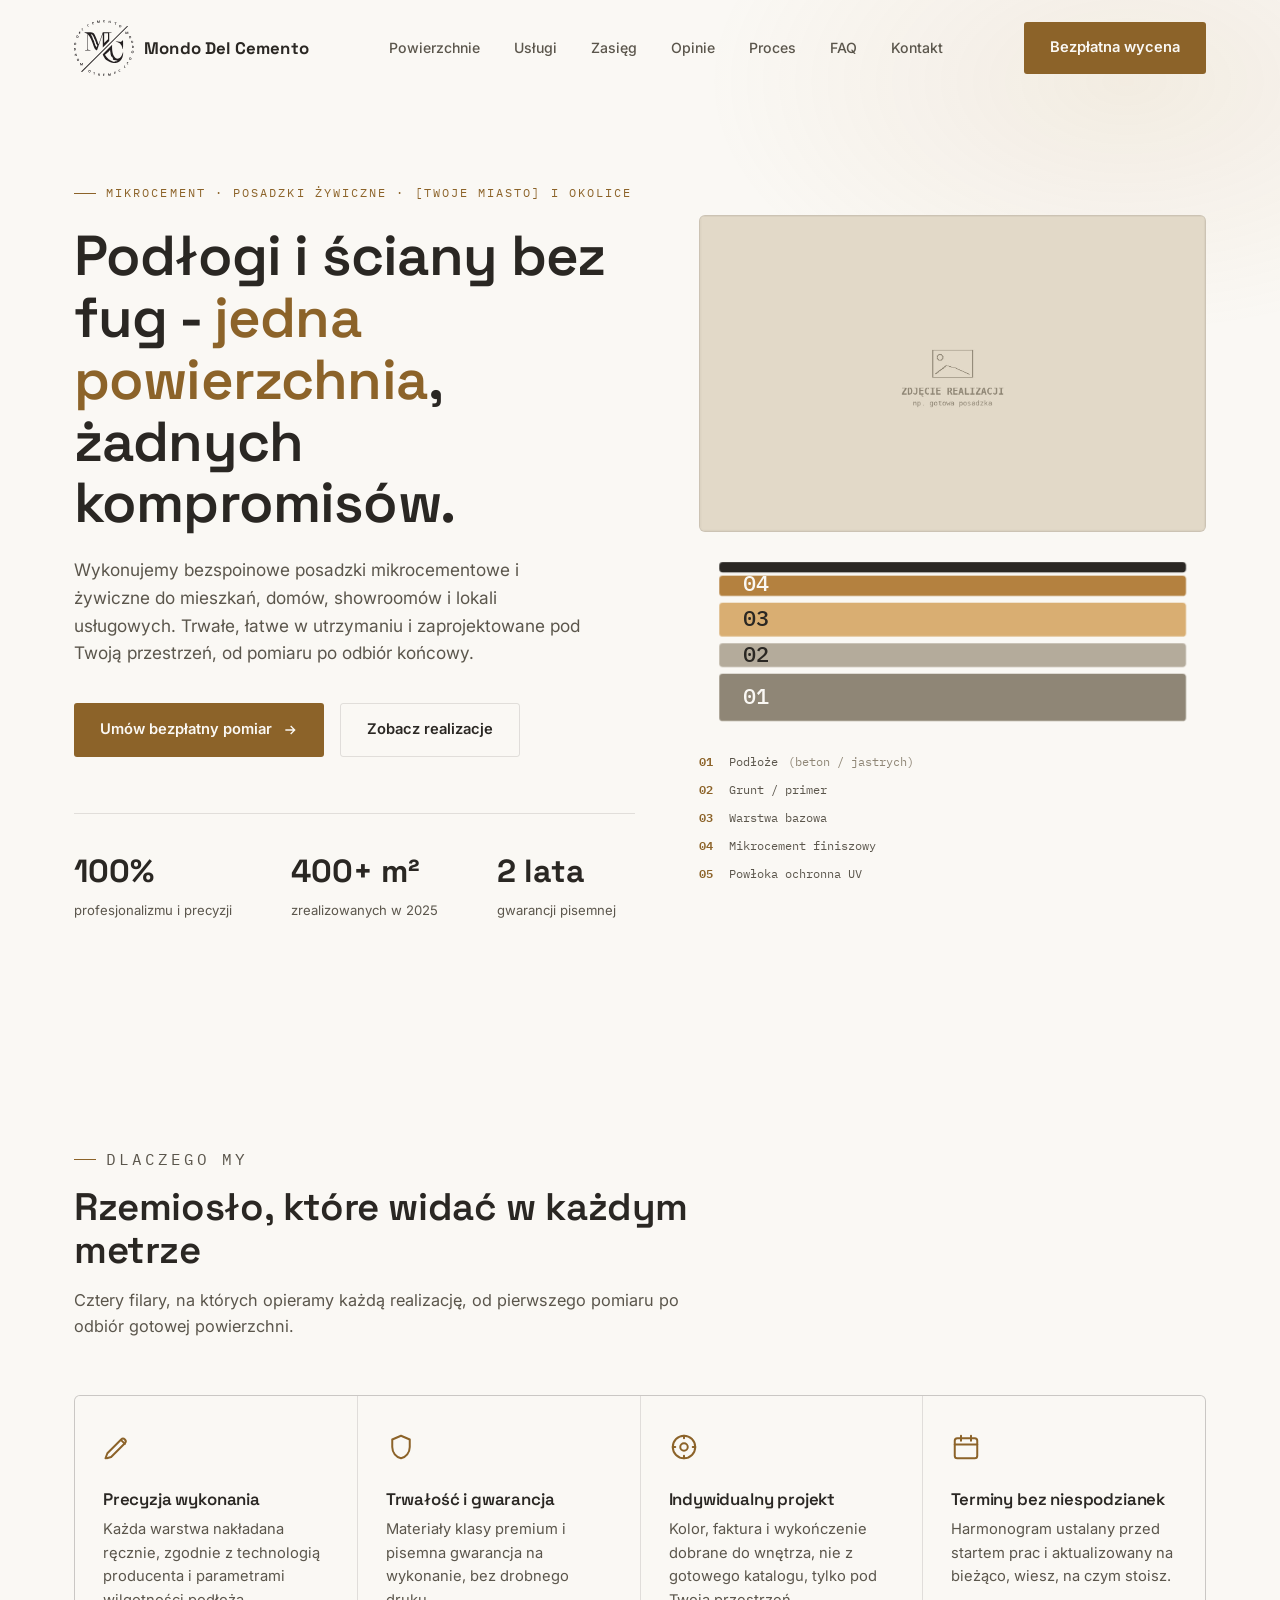
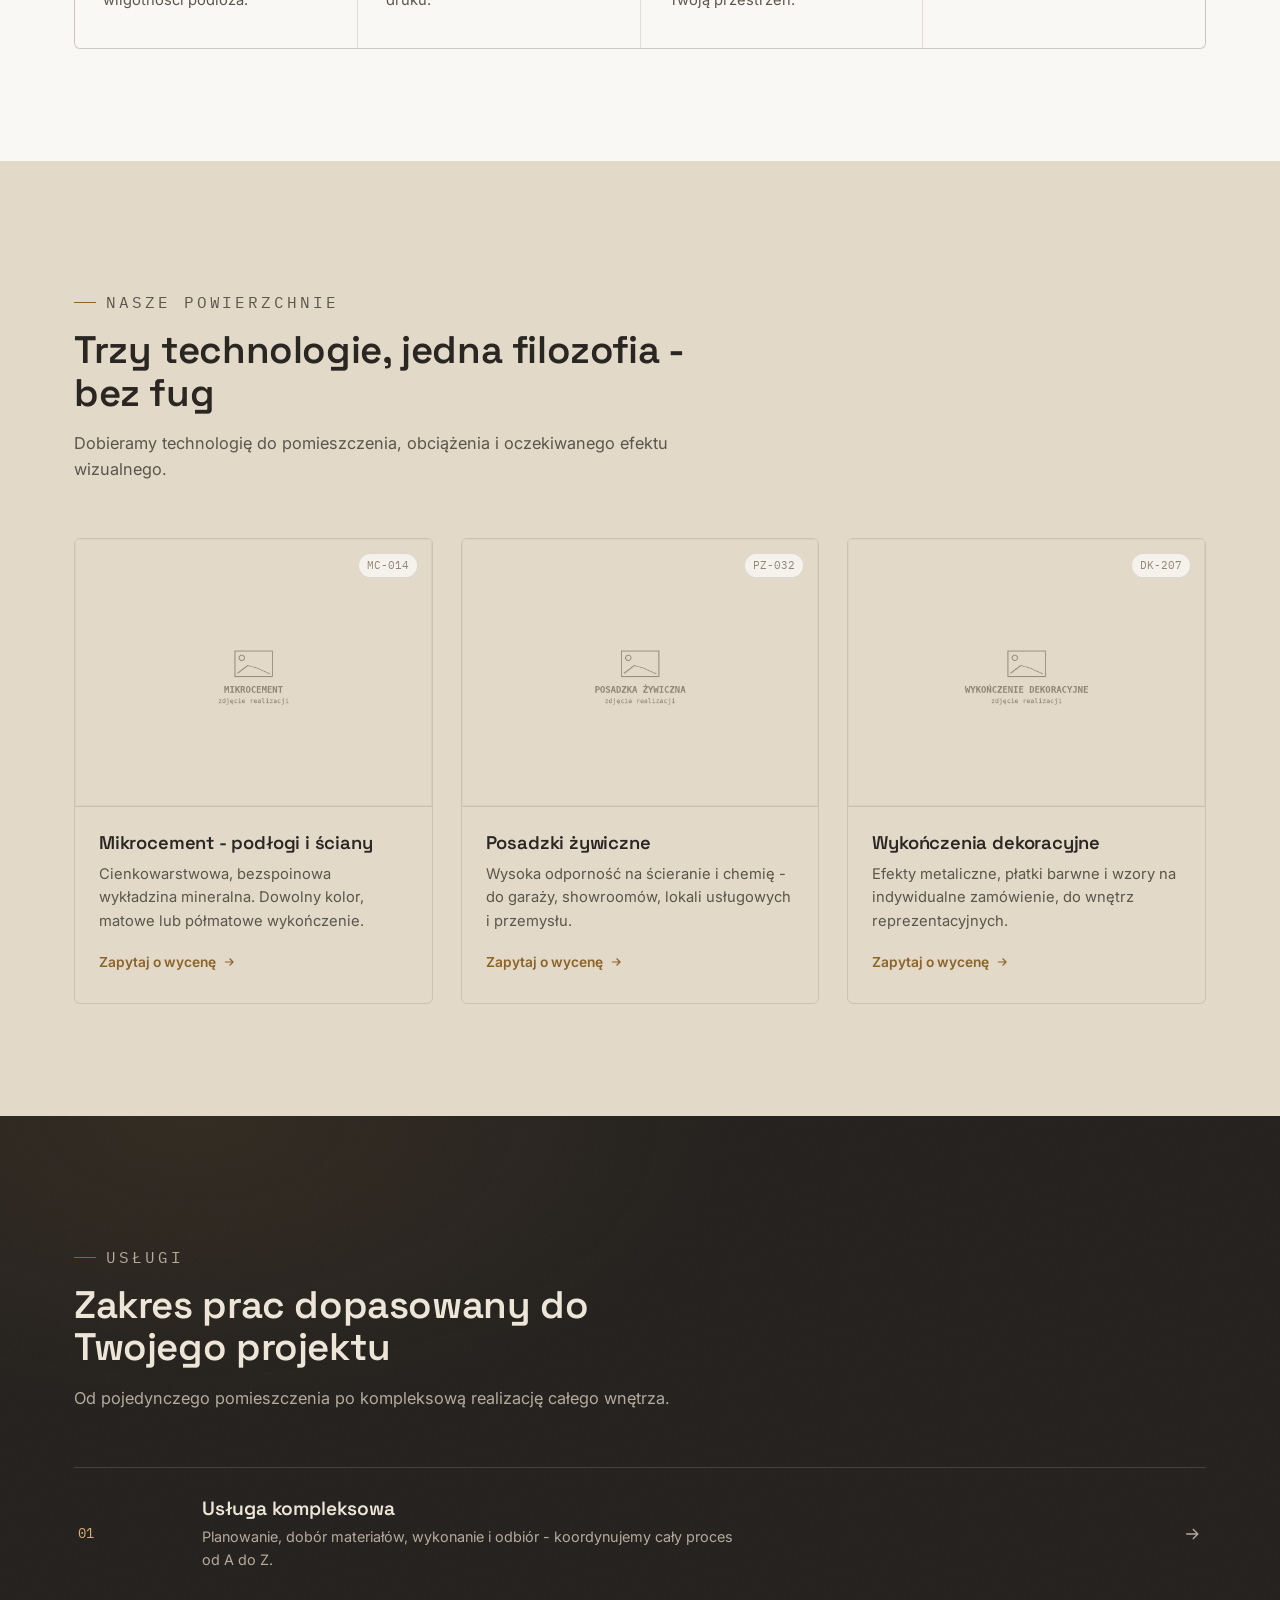
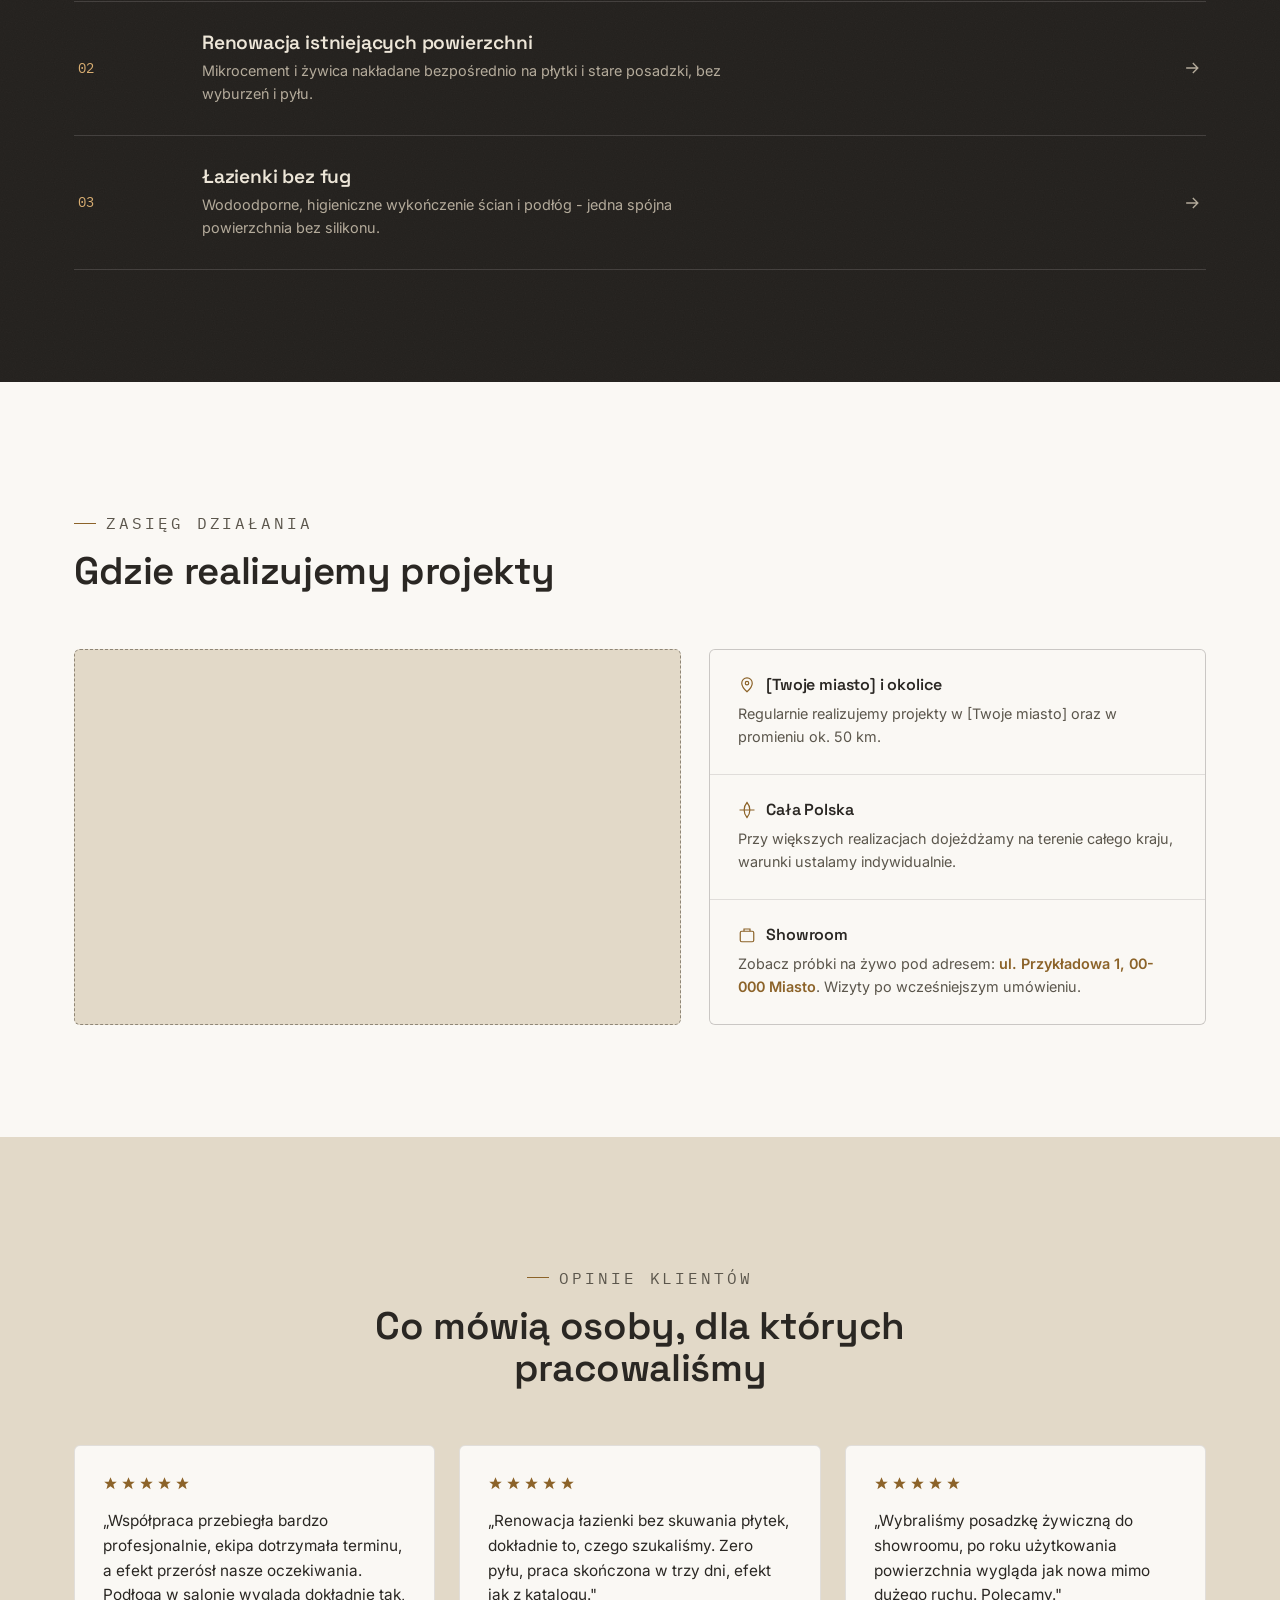
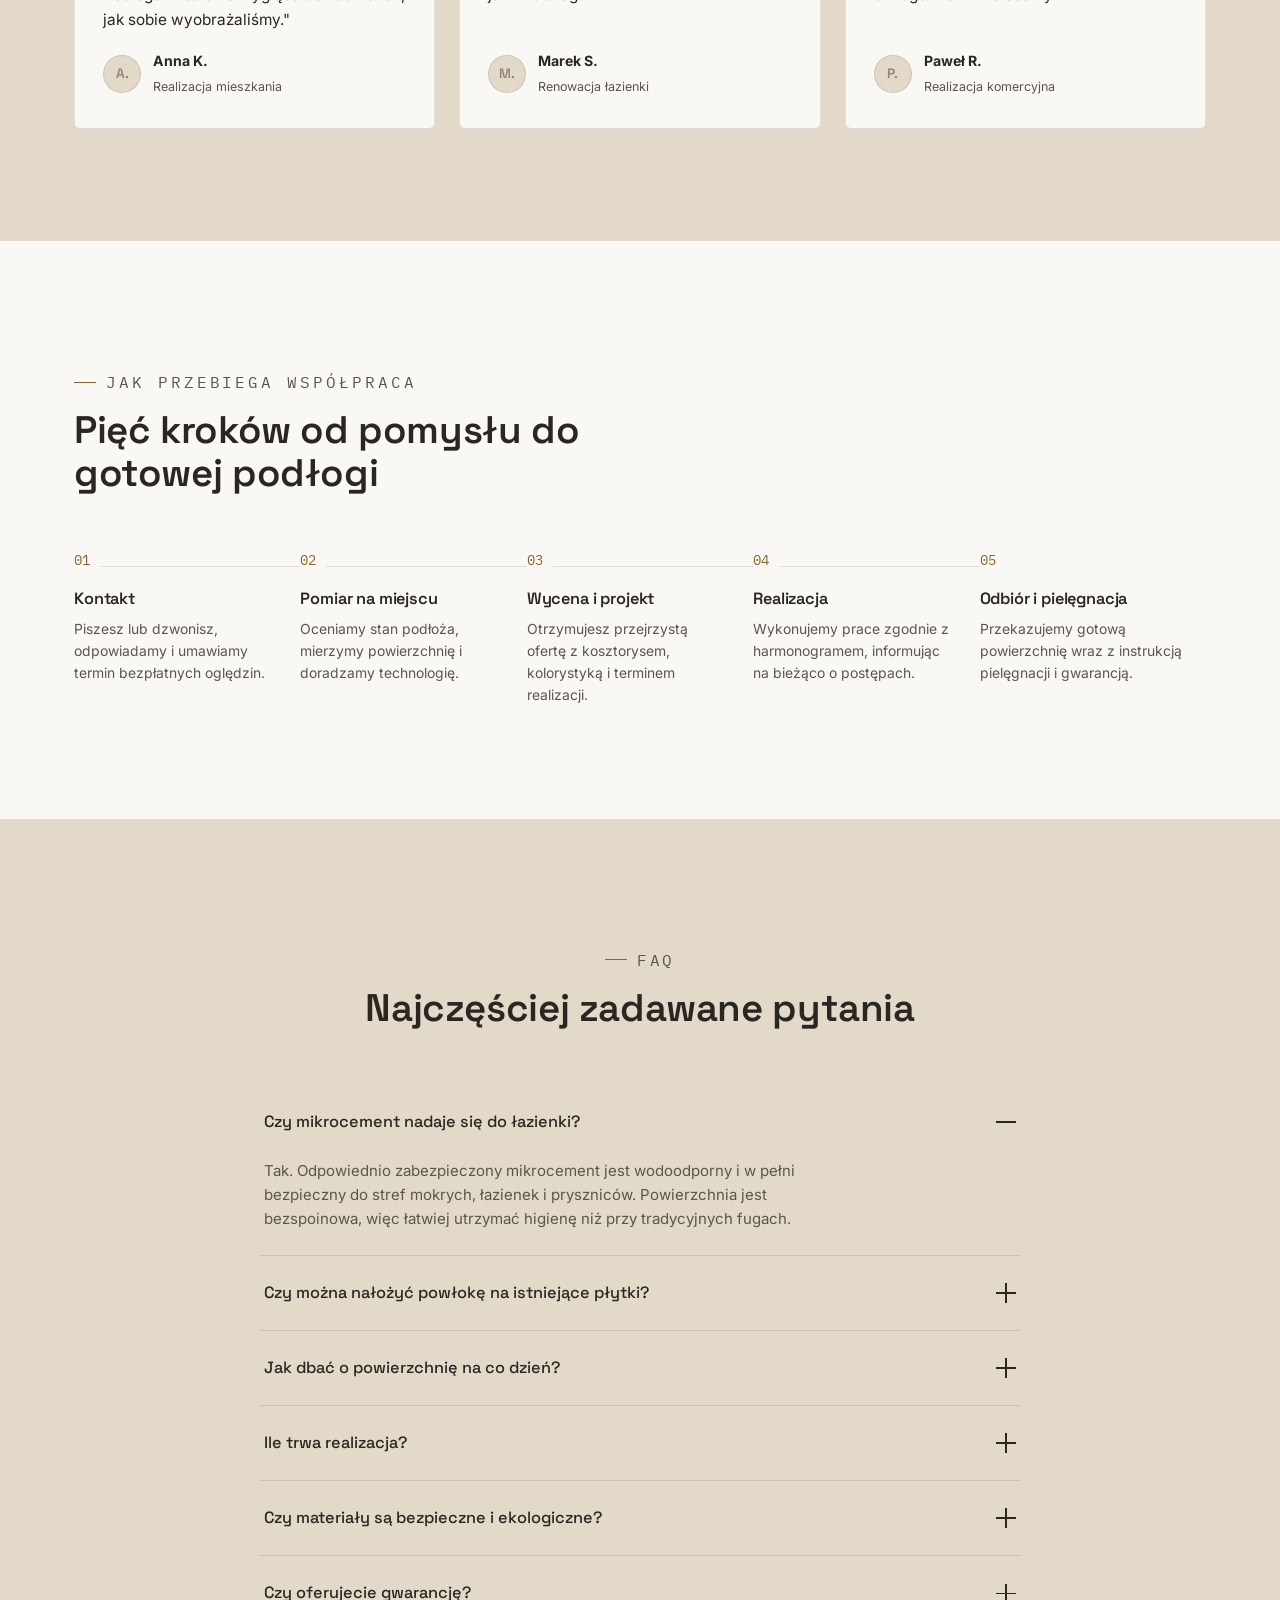
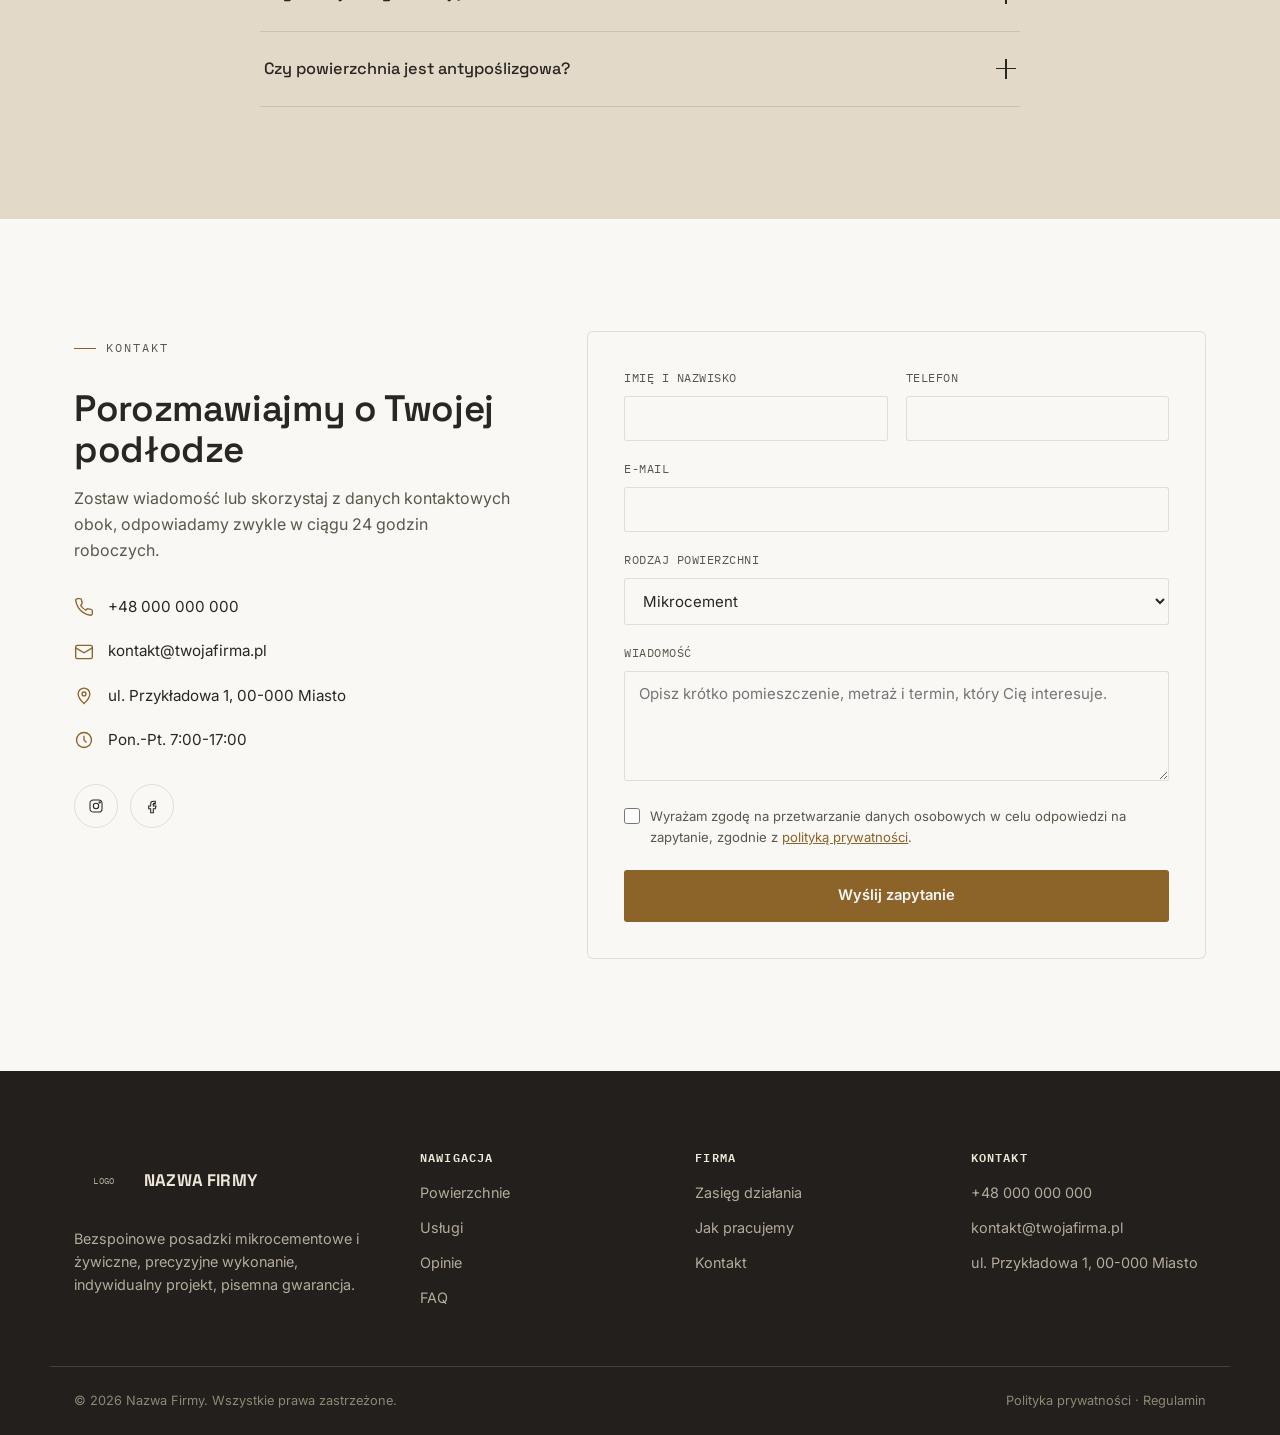
==== commit b2dcae82: "Add google map embed" ====
--- a/index.html
+++ b/index.html
@@ -281,7 +281,7 @@
 
       <div class="coverage-grid reveal">
         <div class="coverage-map">
-          MIEJSCE NA MAPĘ<br>(np. osadzona mapa Google z obszarem działania)
+          <iframe src="https://www.google.com/maps/embed?pb=!1m18!1m12!1m3!1d1322212.2388755966!2d18.535454958444436!3d49.664741109909265!2m3!1f0!2f0!3f0!3m2!1i1024!2i768!4f13.1!3m3!1m2!1s0x6b87051f784dc519%3A0x7fcf97c86cf9749!2sMondo%20Del%20Cemento%20Mateusz%20Paluch!5e0!3m2!1spl!2spl!4v1785262231947!5m2!1spl!2spl" width=100% height="100%" style="border:0;" allowfullscreen="true" loading="lazy" referrerpolicy="strict-origin-when-cross-origin"></iframe>
         </div>
         <div class="coverage-cards">
           <div class="coverage-card">
--- a/css/style.css
+++ b/css/style.css
@@ -473,7 +473,7 @@
   font-size:.75rem;
   color:var(--stone-2);
   text-align:center;
-  padding:20px;
+  /* padding:20px; */
 }
 @media (max-width:640px){.coverage-map{min-height:220px;}}
 .coverage-cards{display:flex;flex-direction:column;gap:1px;background:var(--line);border:1px solid var(--line);border-radius:var(--radius-md);overflow:hidden;}
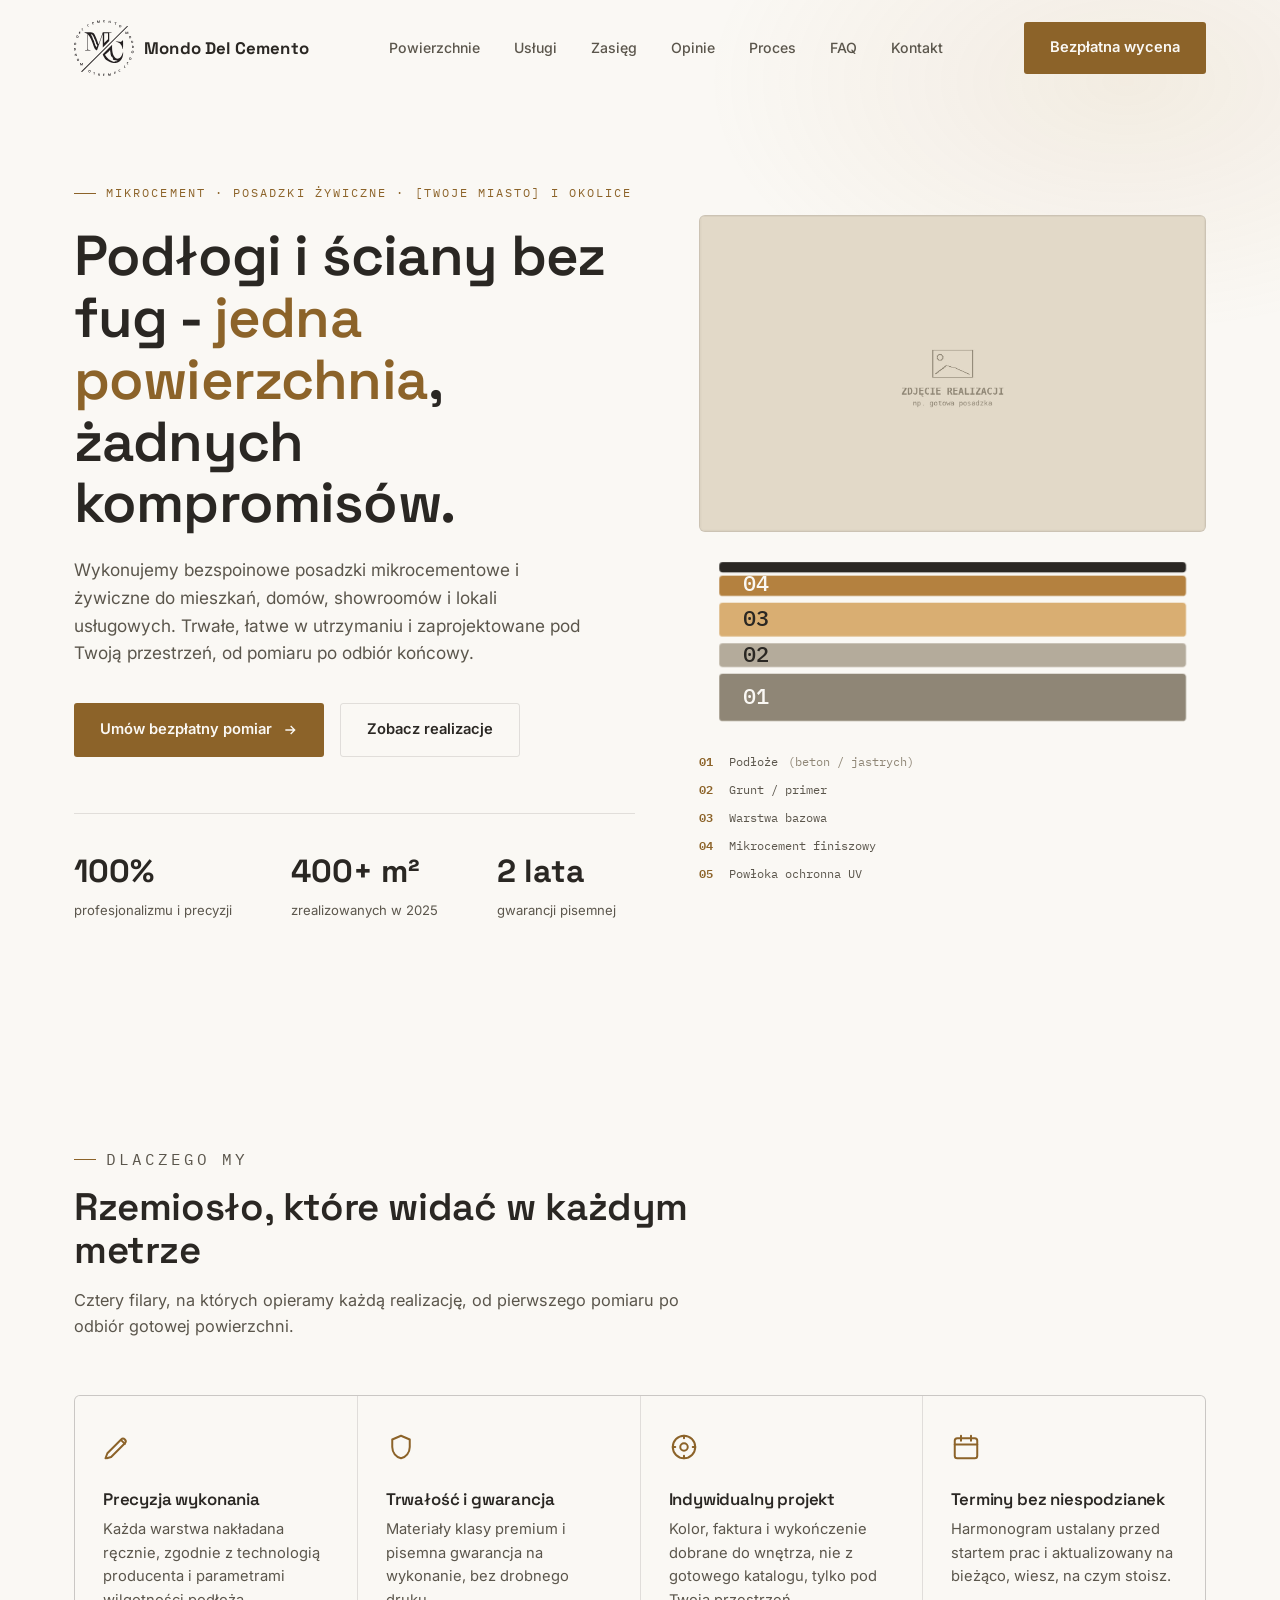
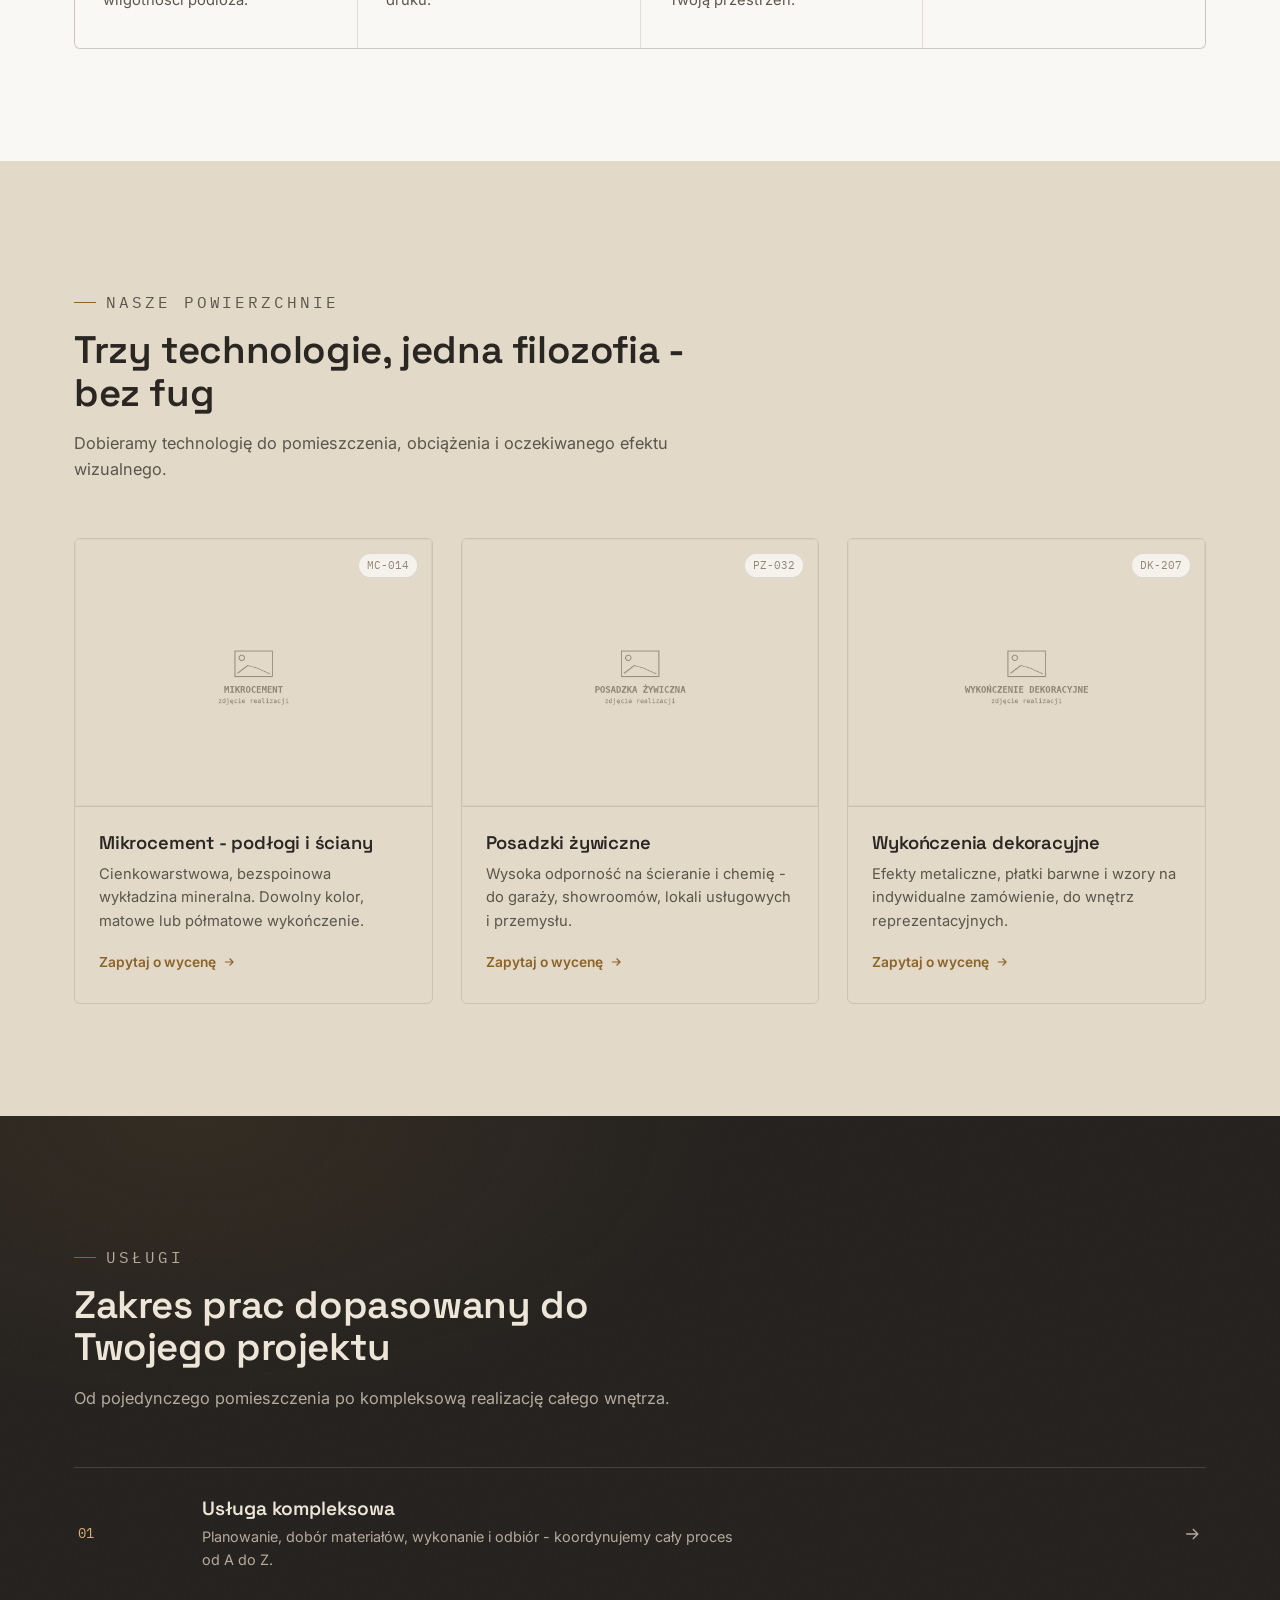
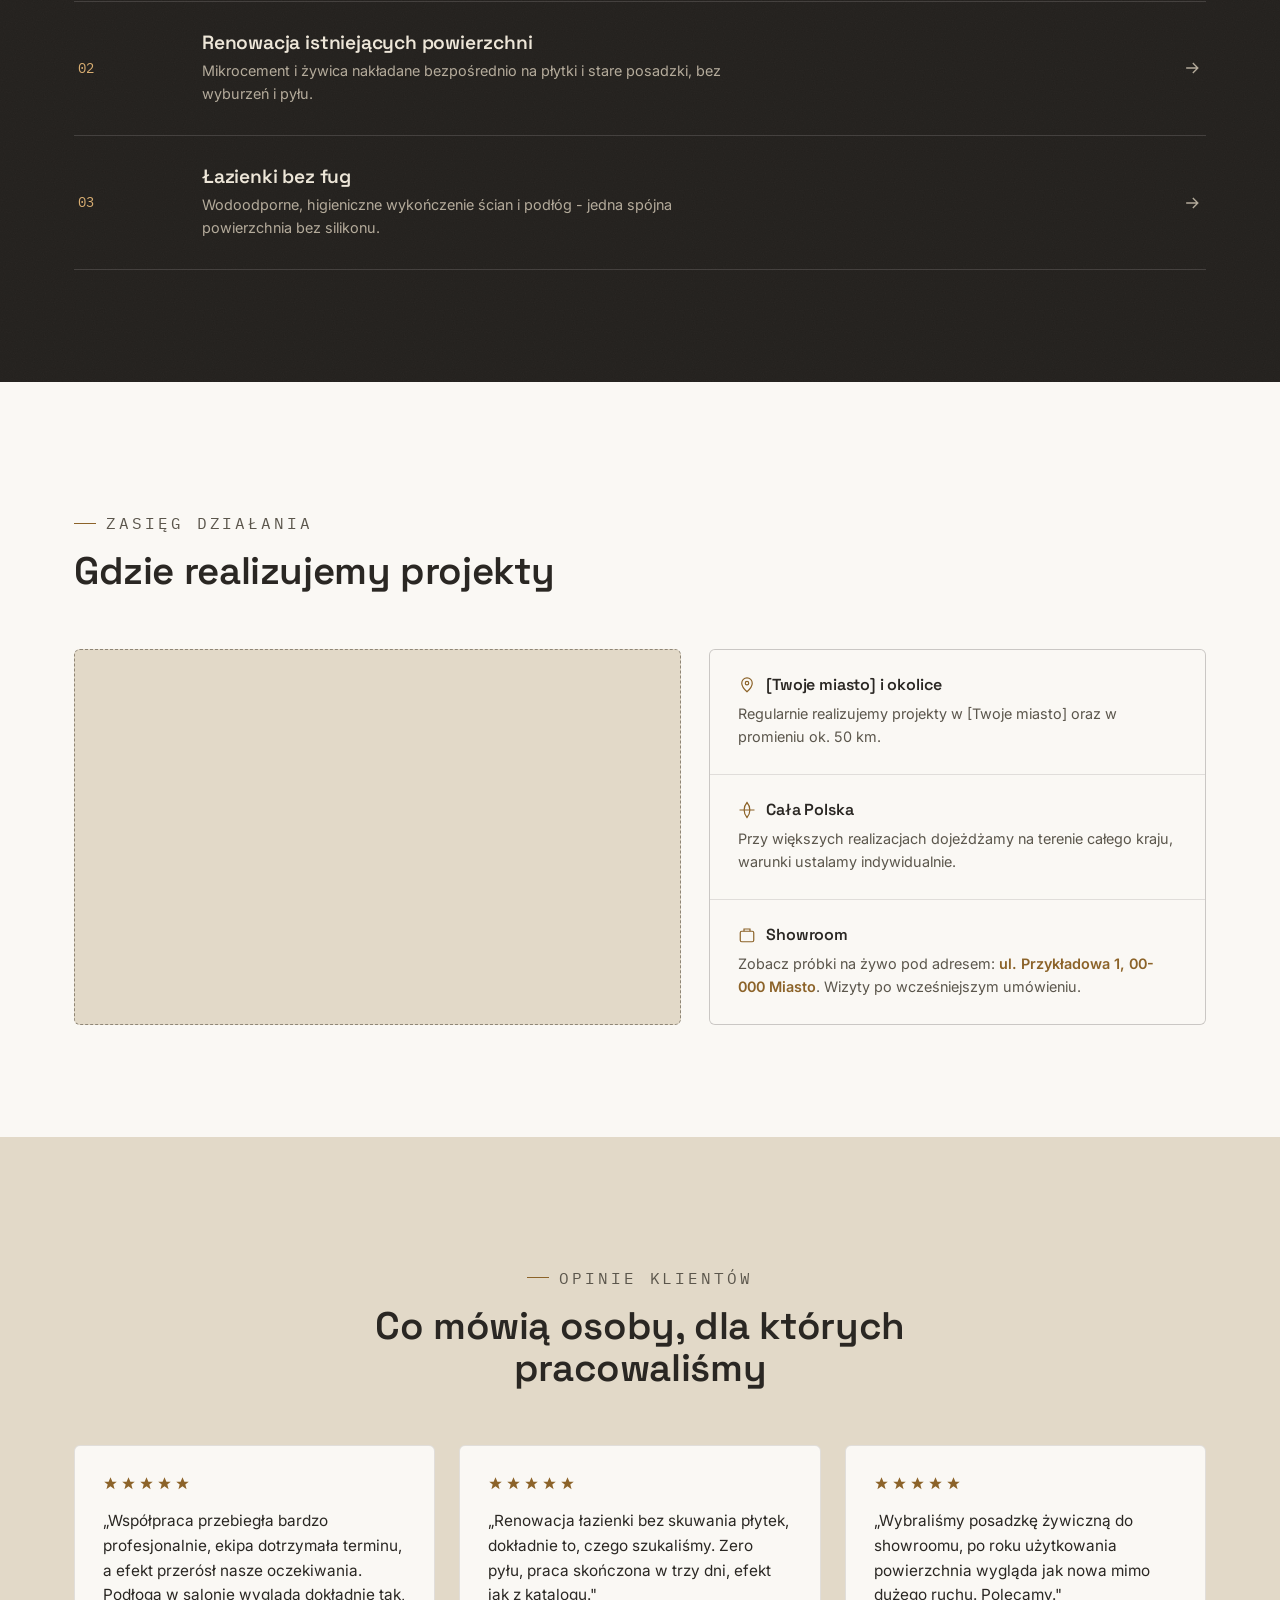
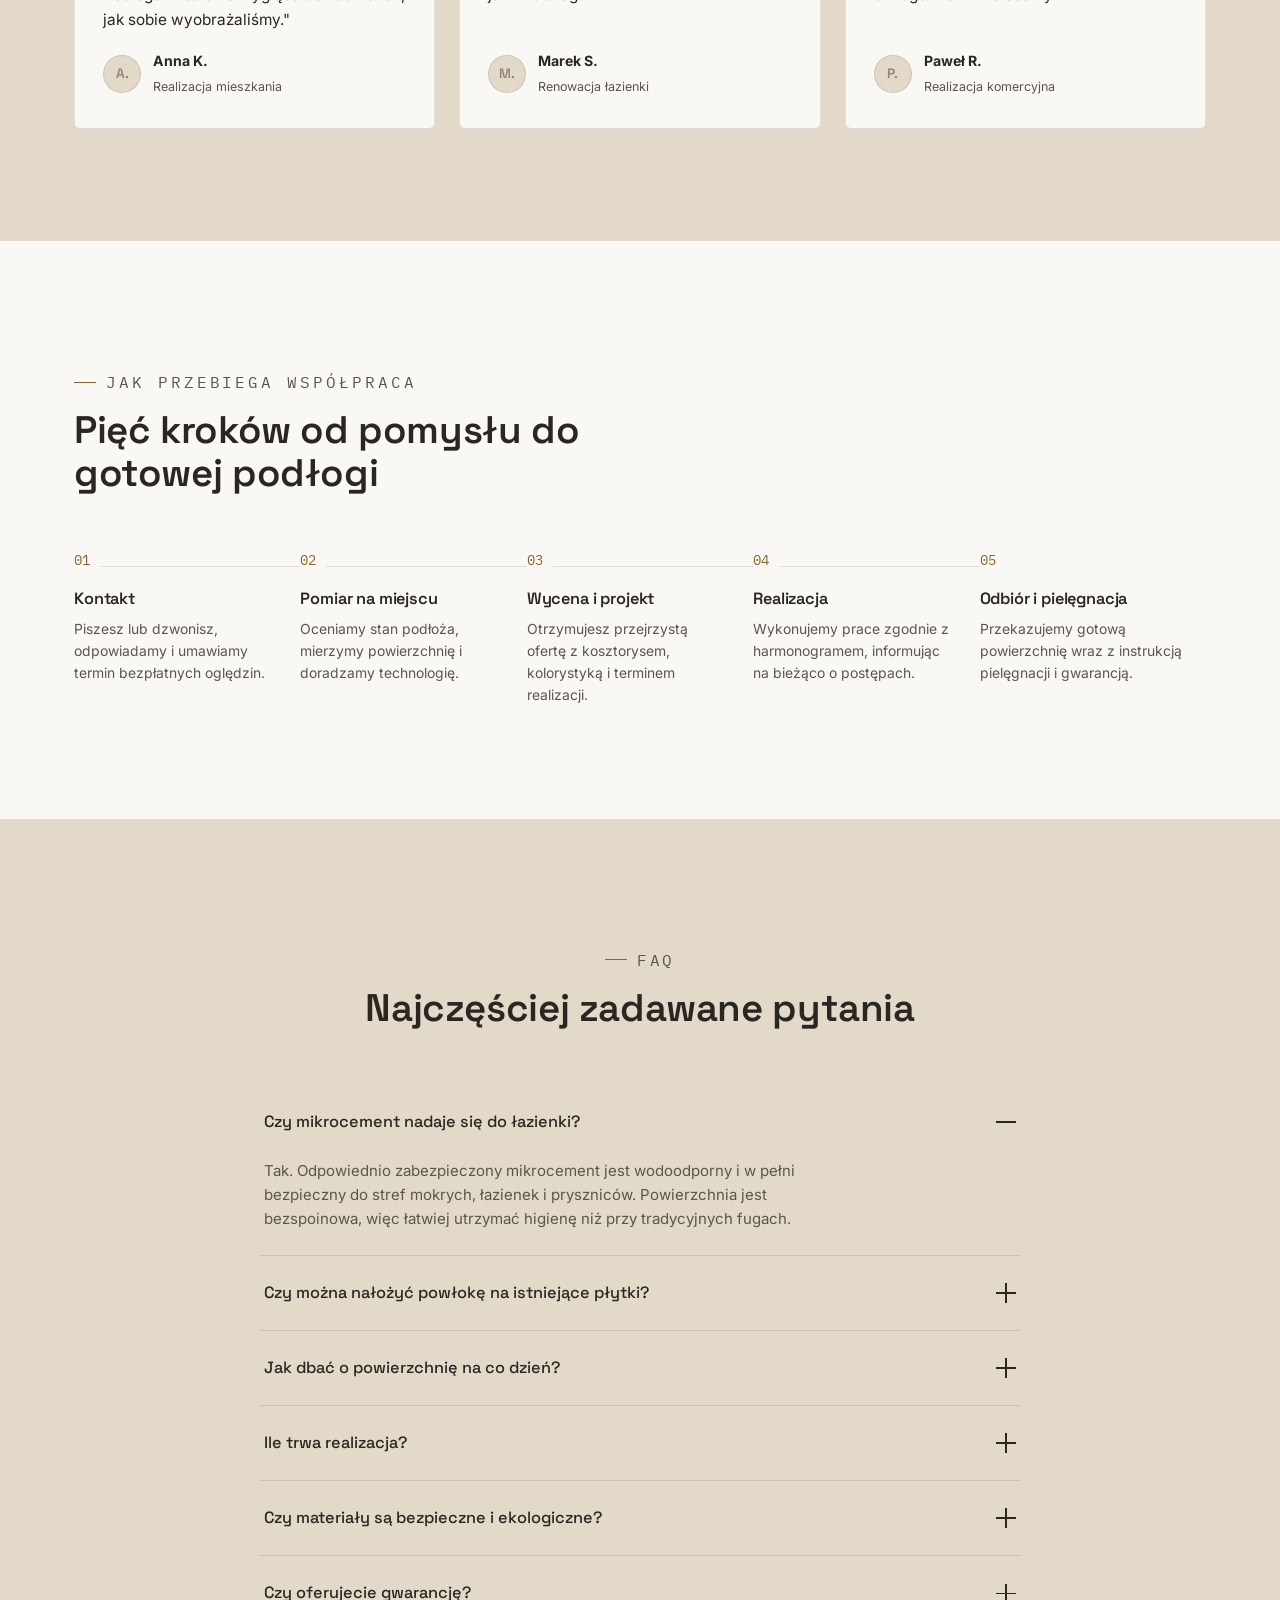
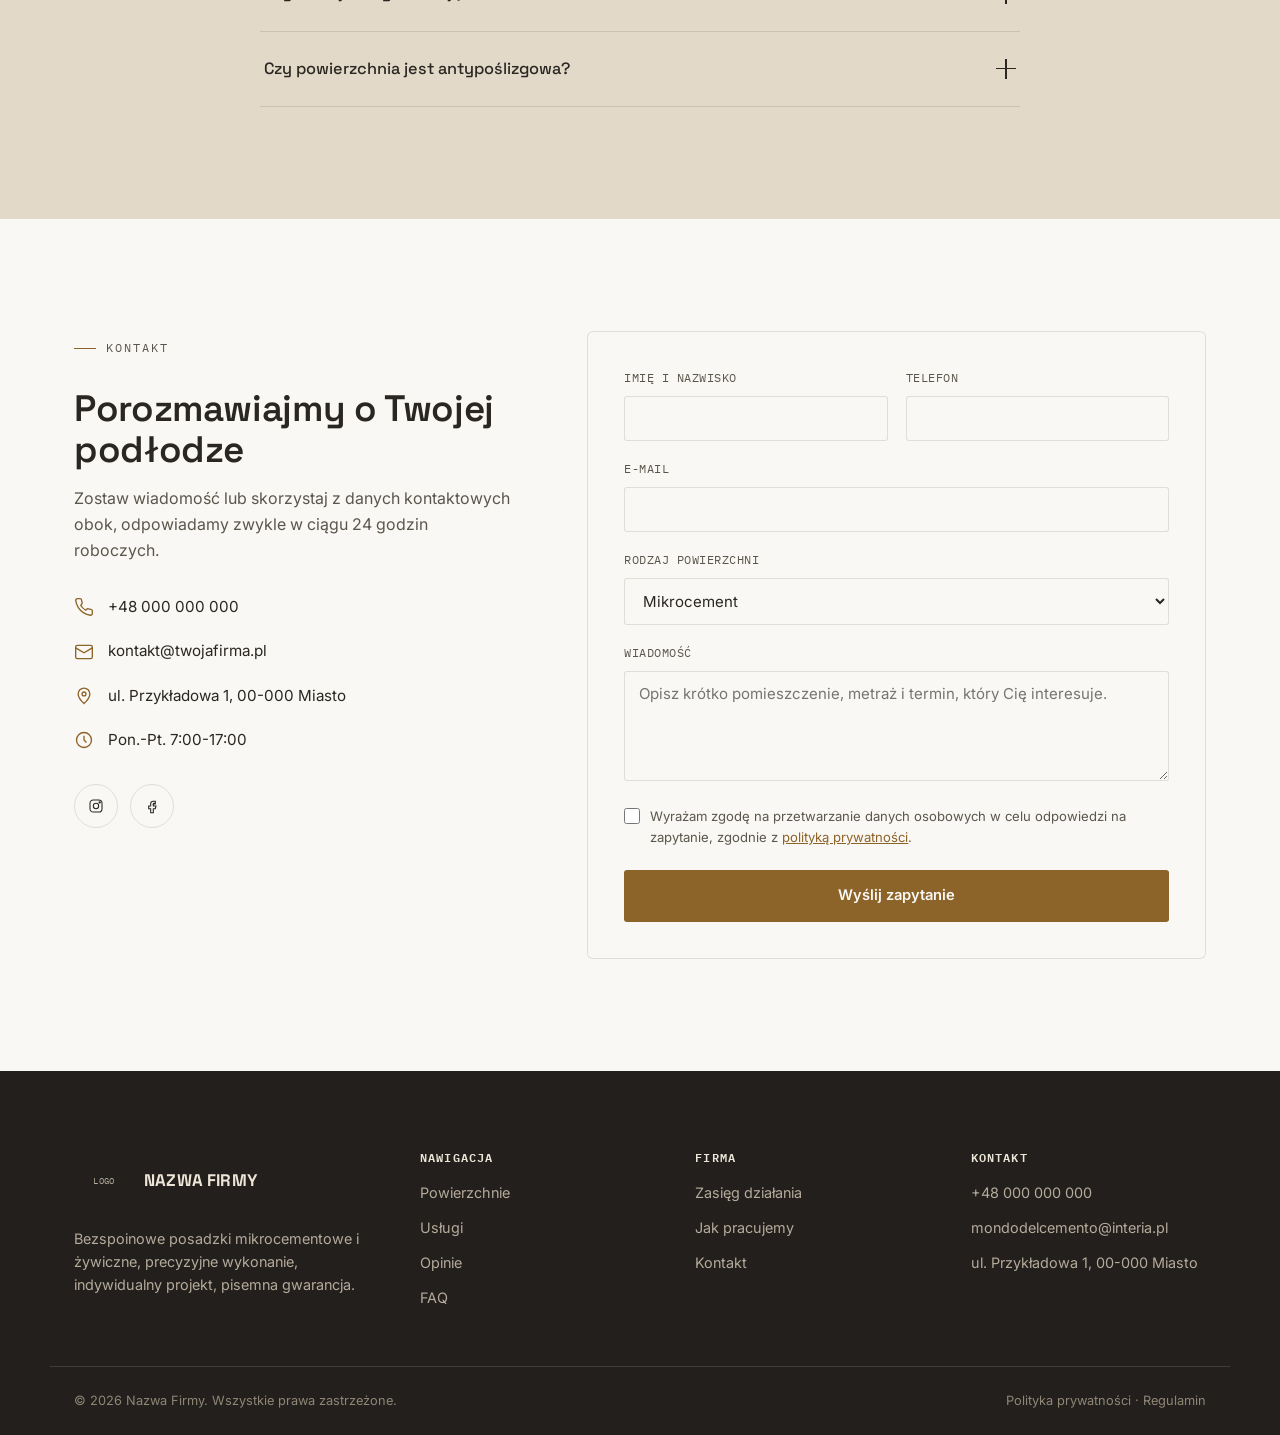
==== commit a020502c: "Fix contact form" ====
--- a/index.html
+++ b/index.html
@@ -593,7 +593,7 @@
       <h4>Kontakt</h4>
       <div class="footer-links">
         <a href="tel:+48000000000">+48 000 000 000</a>
-        <a href="mailto:kontakt@twojafirma.pl">kontakt@twojafirma.pl</a>
+        <a href="mailto:mondodelcemento@interia.pl">mondodelcemento@interia.pl</a>
         <a href="#">ul. Przykładowa 1, 00-000 Miasto</a>
       </div>
     </div>
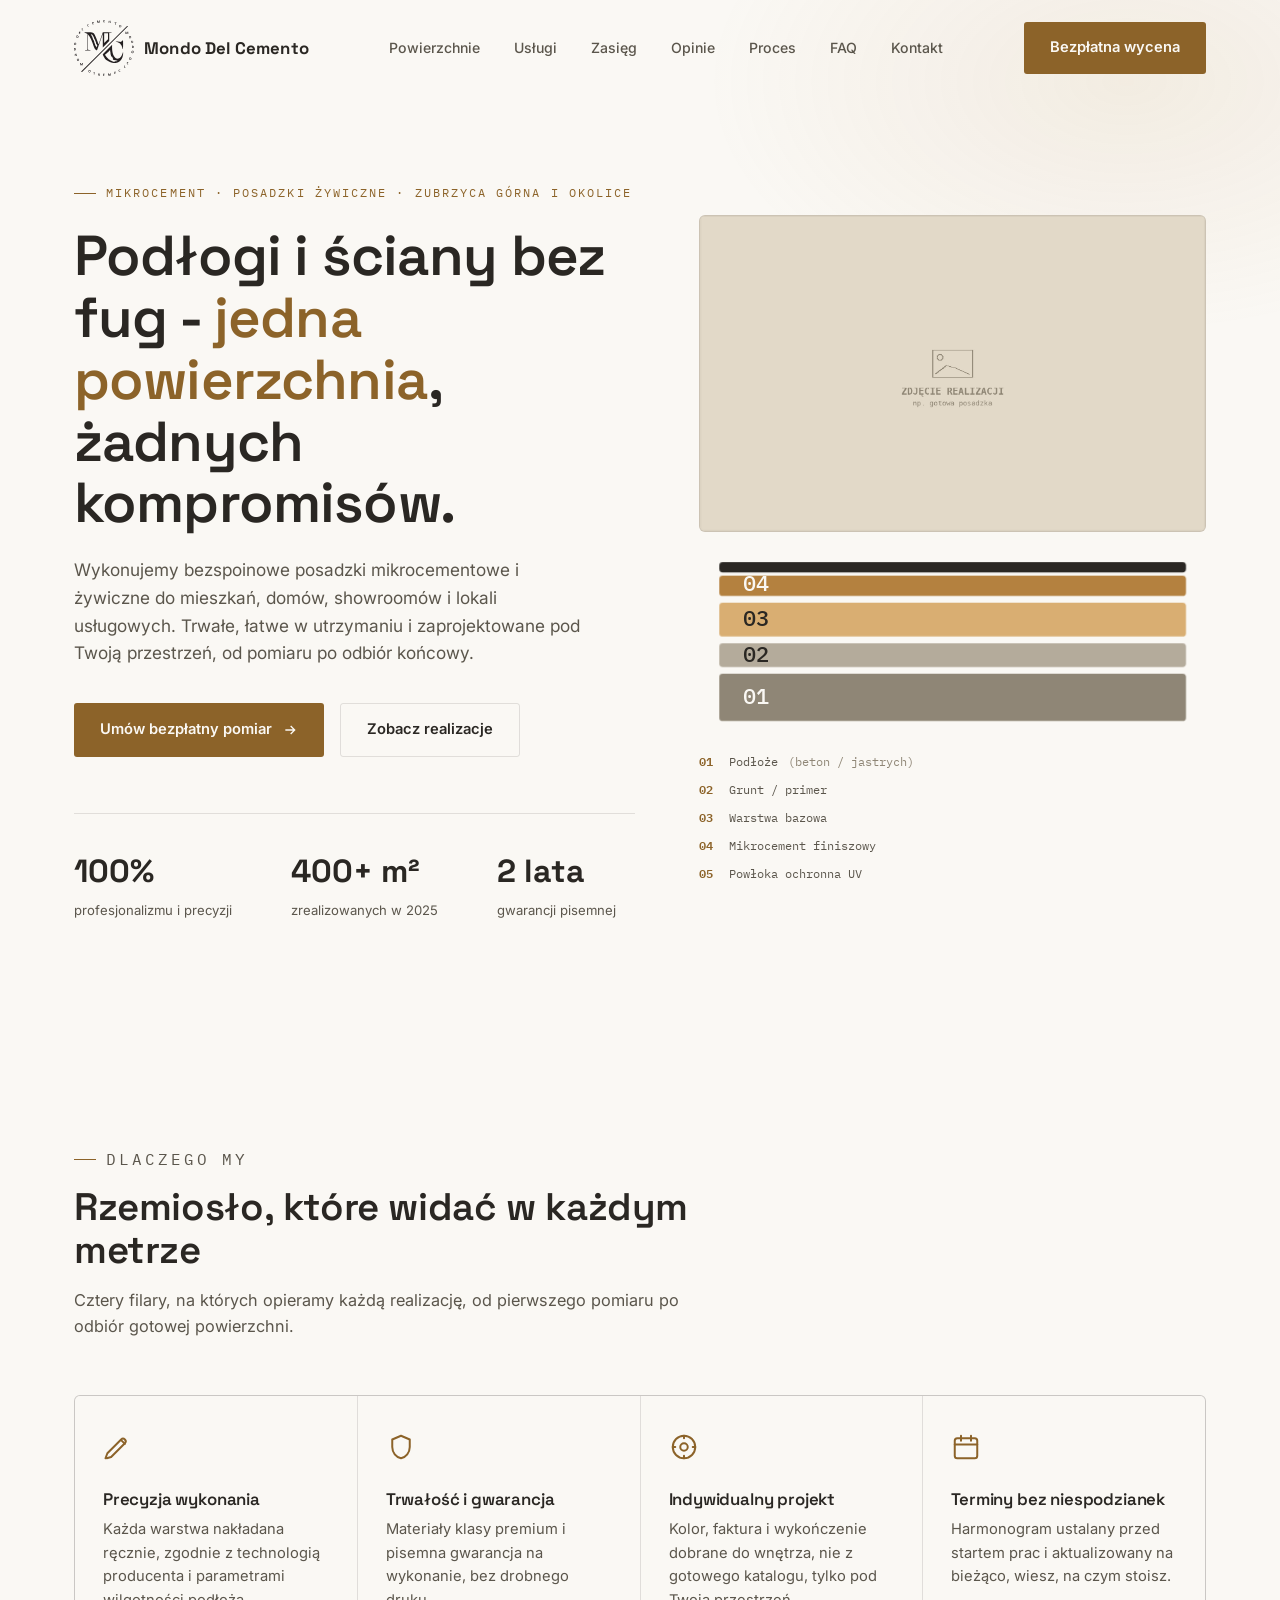
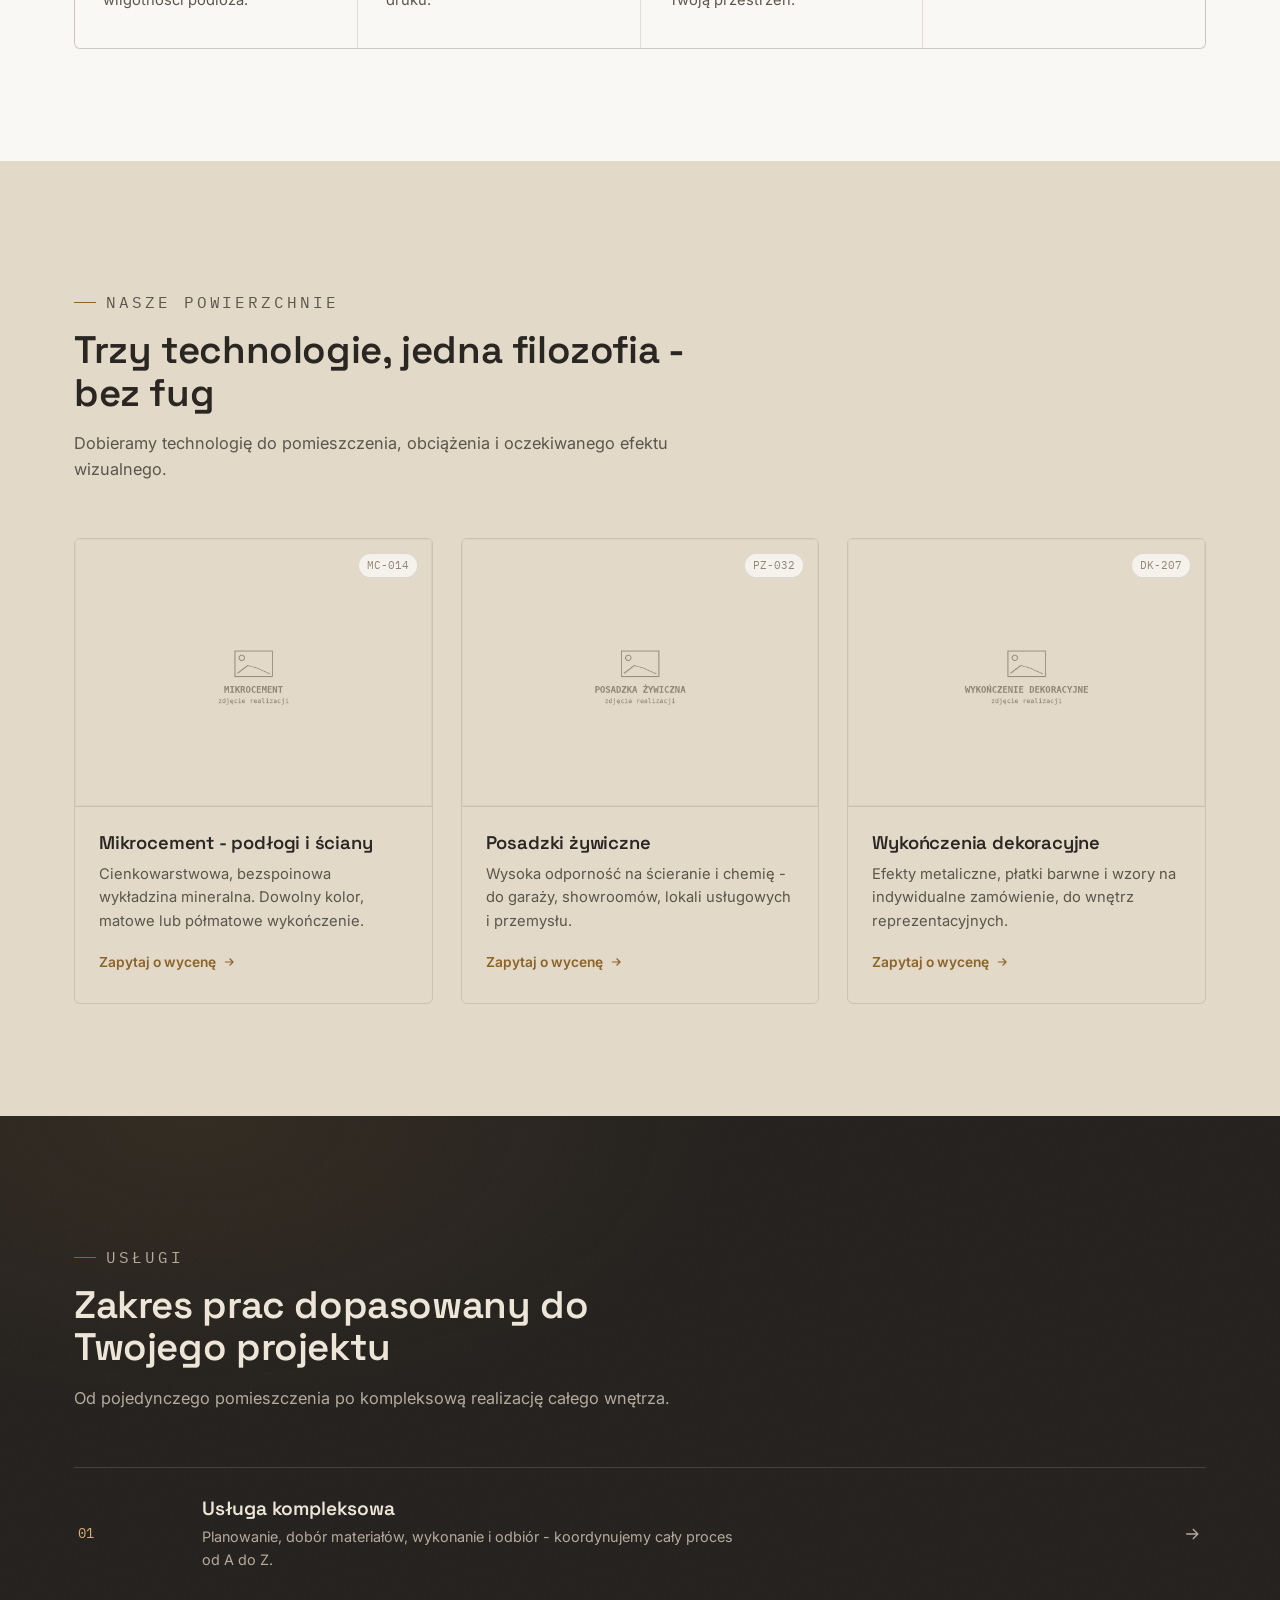
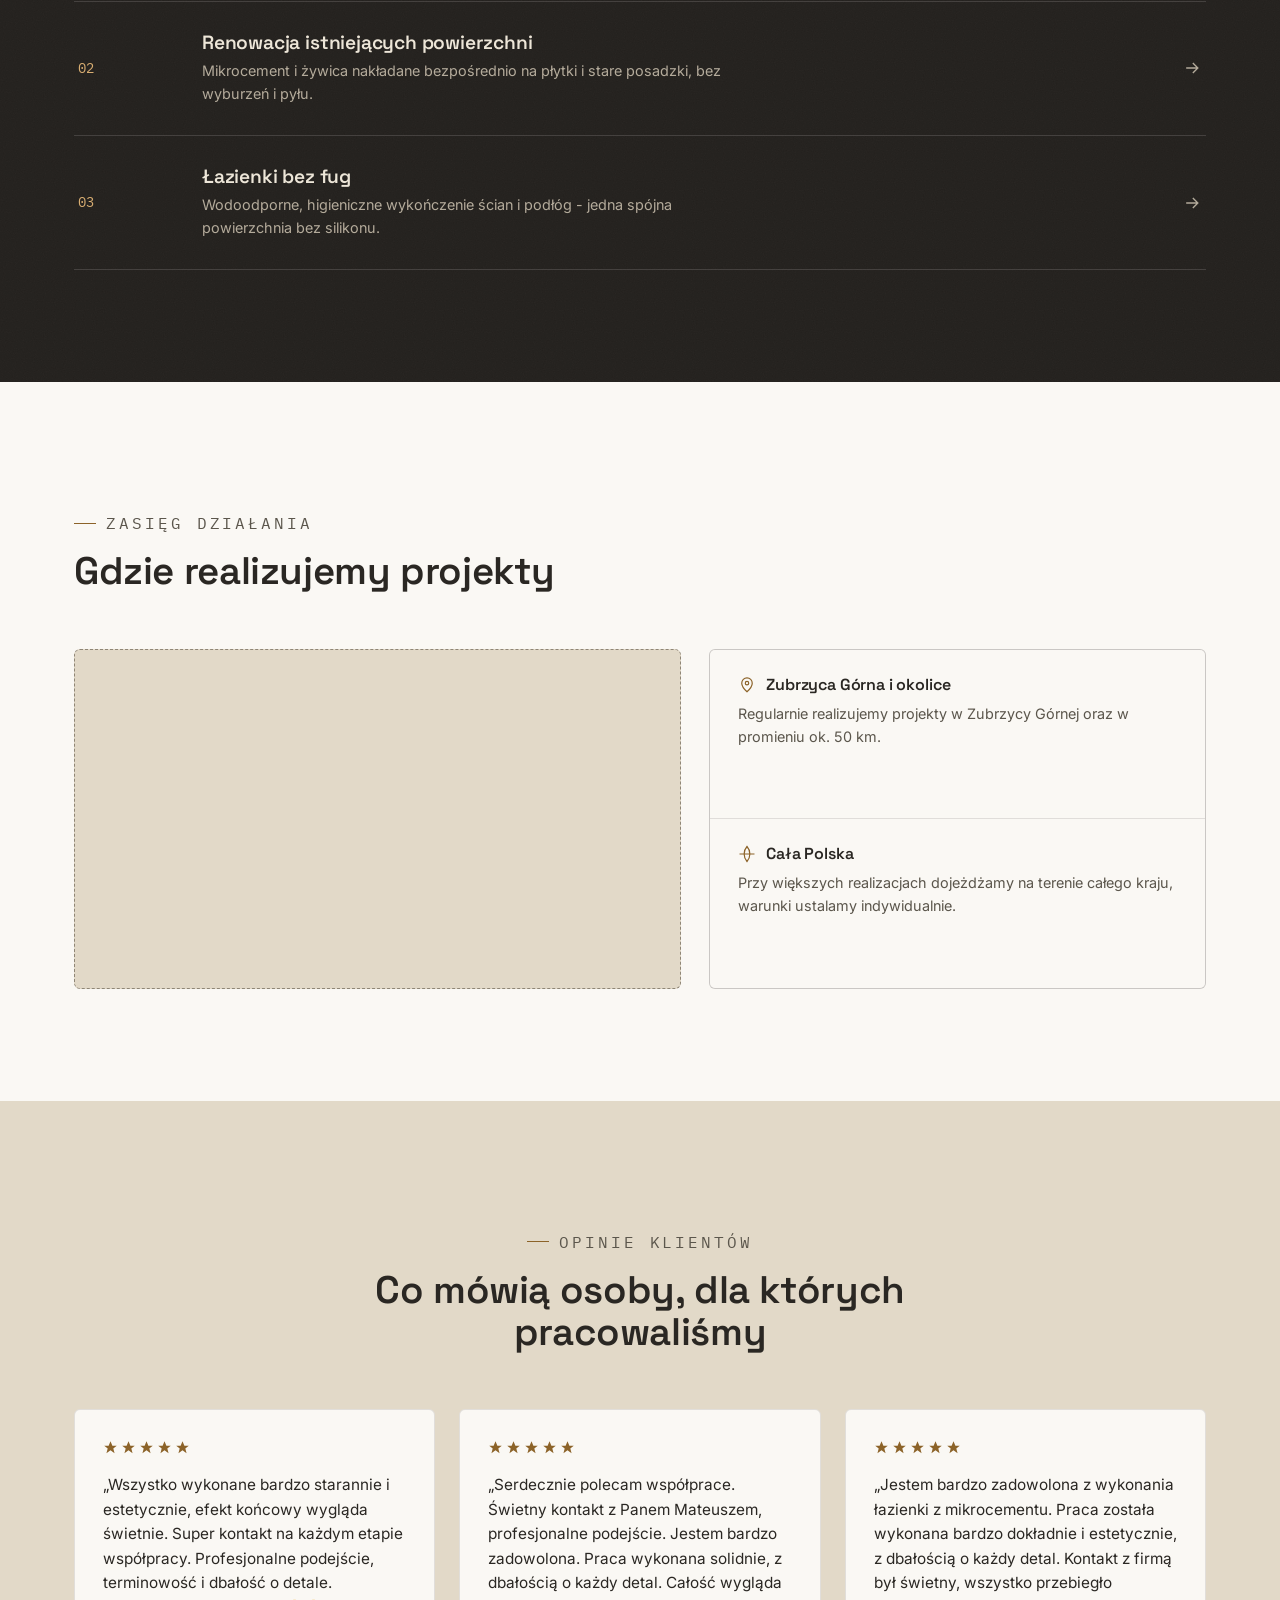
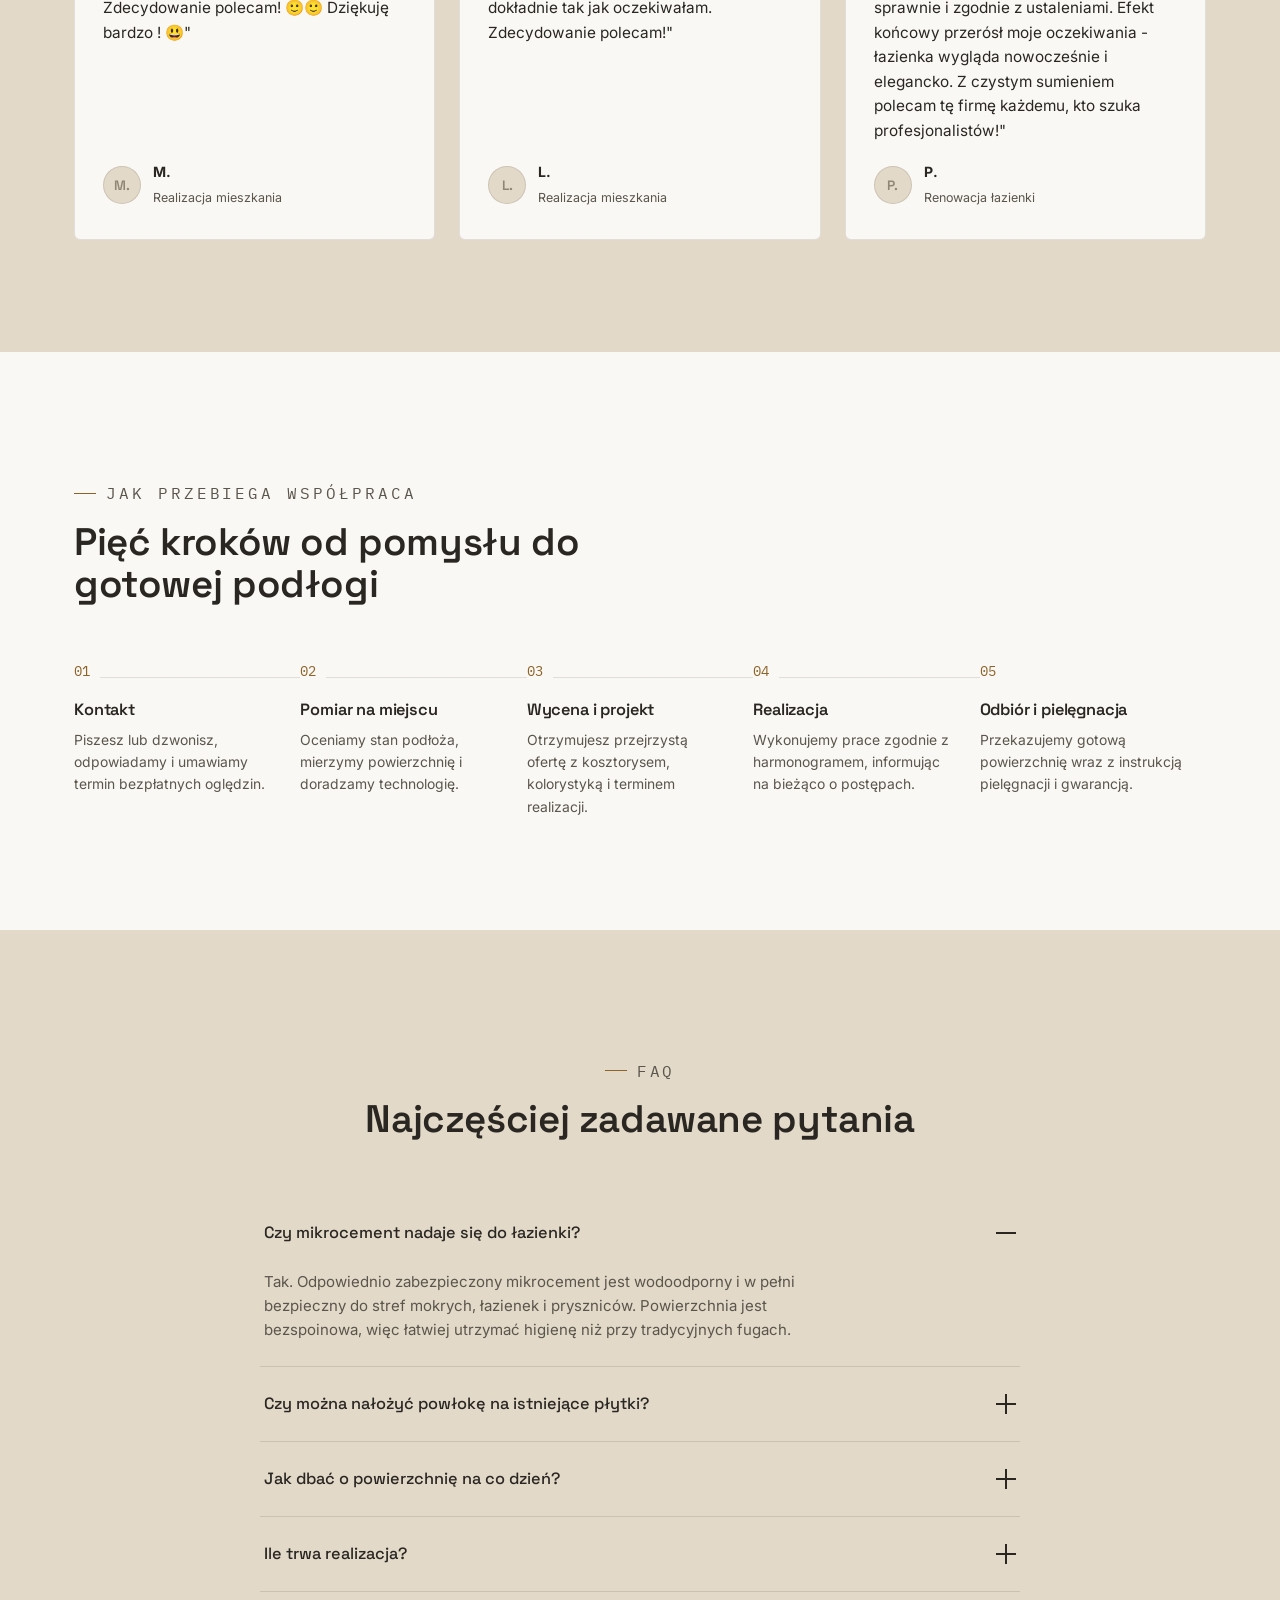
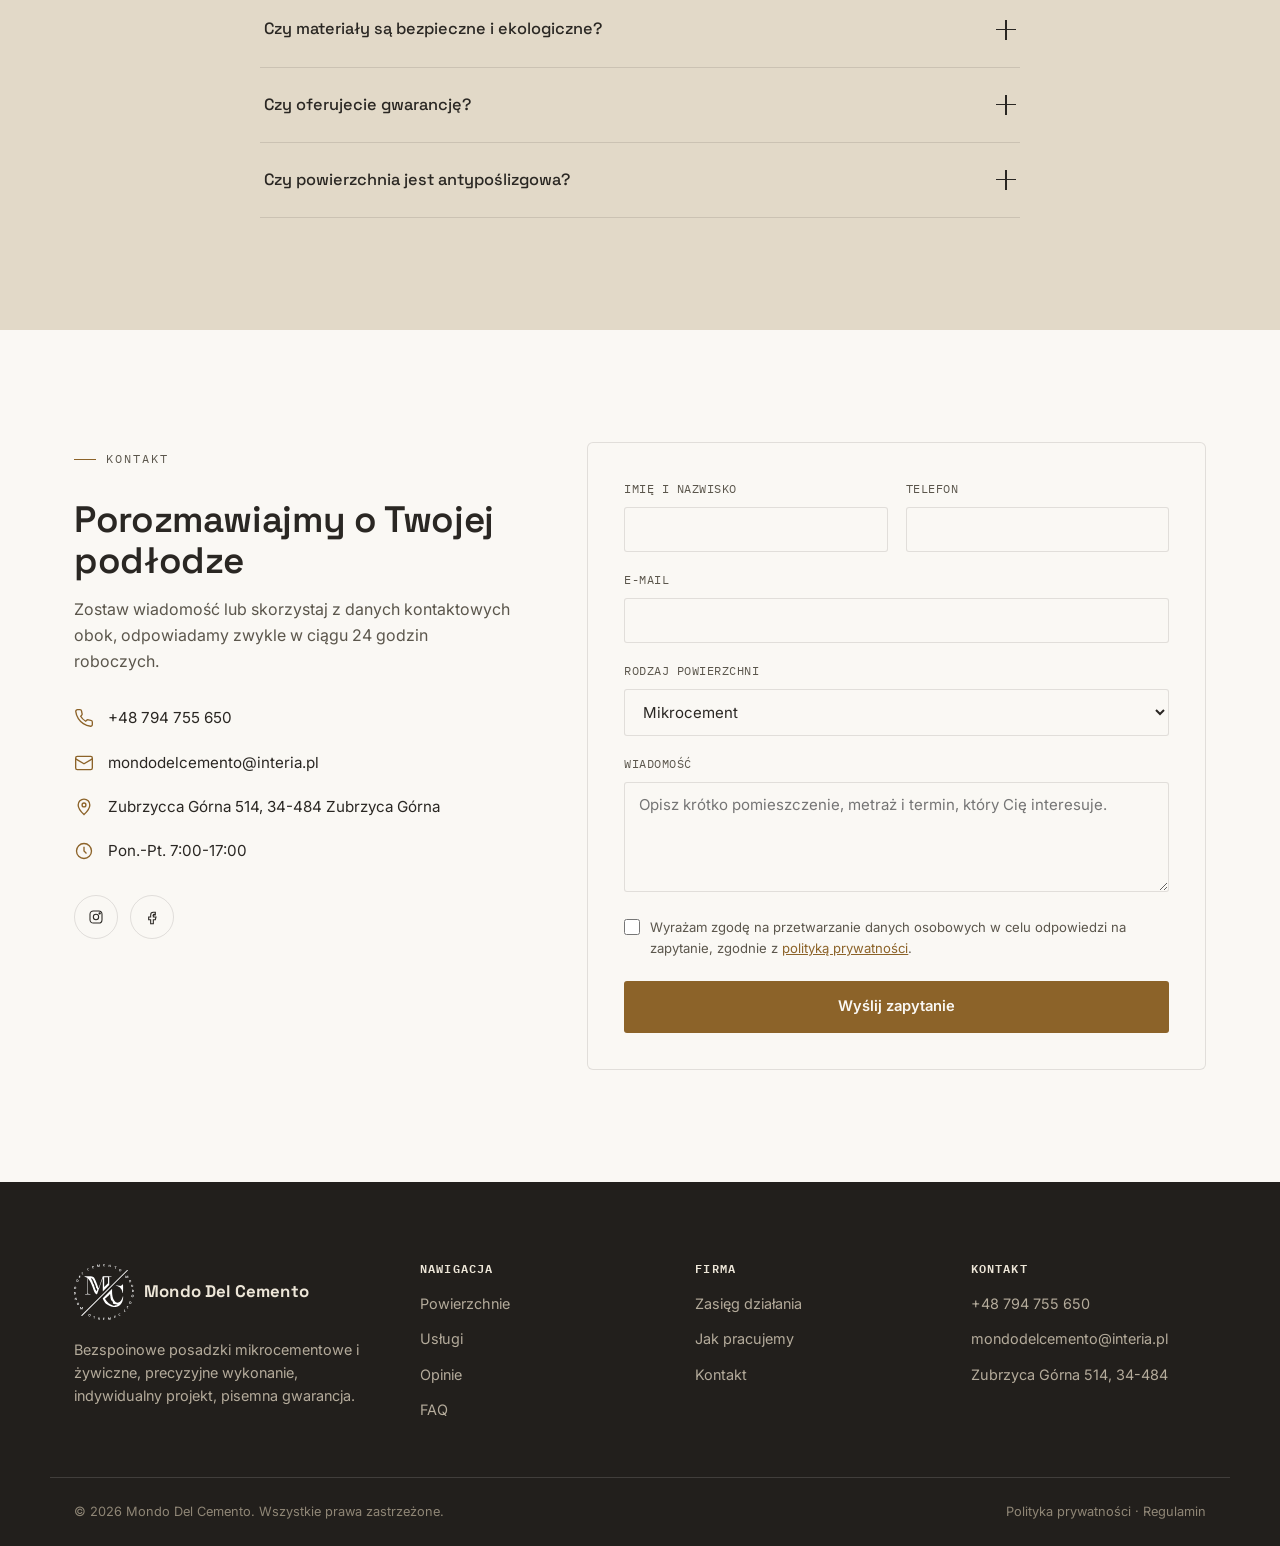
==== commit 69356474: "Style fixes and data company filling" ====
--- a/index.html
+++ b/index.html
@@ -33,13 +33,13 @@
   "name": "Nazwa Firmy",
   "description": "Bezspoinowe posadzki mikrocementowe i żywiczne - mieszkania, domy, showroomy i lokale usługowe.",
   "url": "https://twojafirma.pl/",
-  "telephone": "+48000000000",
-  "email": "kontakt@twojafirma.pl",
+  "telephone": "+48794755650",
+  "email": "mondodelcemento@interia.pl",
   "address": {
     "@type": "PostalAddress",
-    "streetAddress": "ul. Przykładowa 1",
-    "postalCode": "00-000",
-    "addressLocality": "Miasto",
+    "streetAddress": "Zubrzyca Górna 514",
+    "postalCode": "34-484",
+    "addressLocality": "Zubrzyca Górna",
     "addressCountry": "PL"
   },
   "areaServed": "PL",
@@ -86,7 +86,7 @@
   <section class="hero">
     <div class="container hero__grid">
       <div>
-        <p class="eyebrow hero__eyebrow">Mikrocement · Posadzki żywiczne · [Twoje miasto] i okolice</p>
+        <p class="eyebrow hero__eyebrow">Mikrocement · Posadzki żywiczne · Zubrzyca Górna i okolice</p>
         <h1>Podłogi i ściany bez fug - <em>jedna powierzchnia</em>, żadnych kompromisów.</h1>
         <p class="hero__lead">Wykonujemy bezspoinowe posadzki mikrocementowe i żywiczne do mieszkań, domów, showroomów i lokali usługowych. Trwałe, łatwe w utrzymaniu i zaprojektowane pod Twoją przestrzeń, od pomiaru po odbiór końcowy.</p>
         <div class="hero__cta">
@@ -285,17 +285,18 @@
         </div>
         <div class="coverage-cards">
           <div class="coverage-card">
-            <h3><svg aria-hidden="true" focusable="false" viewBox="0 0 24 24" fill="none" stroke="currentColor" stroke-width="1.6"><path d="M12 21s-7-6.5-7-11.5A7 7 0 0 1 19 9.5C19 14.5 12 21 12 21z"/><circle cx="12" cy="9.5" r="2.3"/></svg> [Twoje miasto] i okolice</h3>
-            <p>Regularnie realizujemy projekty w [Twoje miasto] oraz w promieniu ok. 50 km.</p>
+            <h3><svg aria-hidden="true" focusable="false" viewBox="0 0 24 24" fill="none" stroke="currentColor" stroke-width="1.6"><path d="M12 21s-7-6.5-7-11.5A7 7 0 0 1 19 9.5C19 14.5 12 21 12 21z"/><circle cx="12" cy="9.5" r="2.3"/></svg> Zubrzyca Górna i okolice</h3>
+            <p>Regularnie realizujemy projekty w Zubrzycy Górnej oraz w promieniu ok. 50 km.</p>
           </div>
           <div class="coverage-card">
             <h3><svg aria-hidden="true" focusable="false" viewBox="0 0 24 24" fill="none" stroke="currentColor" stroke-width="1.6"><path d="M2 12h20M12 2a15 15 0 0 1 0 20 15 15 0 0 1 0-20z"/></svg> Cała Polska</h3>
             <p>Przy większych realizacjach dojeżdżamy na terenie całego kraju, warunki ustalamy indywidualnie.</p>
           </div>
-          <div class="coverage-card">
+          <!-- Do dodania w przyszłości -->
+          <!-- <div class="coverage-card">
             <h3><svg aria-hidden="true" focusable="false" viewBox="0 0 24 24" fill="none" stroke="currentColor" stroke-width="1.6"><rect x="3" y="7" width="18" height="14" rx="2"/><path d="M8 7V4h8v3"/></svg> Showroom</h3>
-            <p>Zobacz próbki na żywo pod adresem: <a href="#kontakt">ul. Przykładowa 1, 00-000 Miasto</a>. Wizyty po wcześniejszym umówieniu.</p>
-          </div>
+            <p>Zobacz próbki na żywo pod adresem: <a href="#kontakt">ul. Zubrzyca Górna 514, 34-484</a>. Wizyty po wcześniejszym umówieniu.</p>
+          </div> -->
         </div>
       </div>
     </div>
@@ -318,10 +319,10 @@
             <svg aria-hidden="true" focusable="false" viewBox="0 0 24 24" fill="currentColor"><path d="M12 2l3 7h7l-5.5 4.5L18.5 21 12 16.5 5.5 21 7.5 13.5 2 9h7z"/></svg>
             <svg aria-hidden="true" focusable="false" viewBox="0 0 24 24" fill="currentColor"><path d="M12 2l3 7h7l-5.5 4.5L18.5 21 12 16.5 5.5 21 7.5 13.5 2 9h7z"/></svg>
           </div>
-          <p>„Współpraca przebiegła bardzo profesjonalnie, ekipa dotrzymała terminu, a efekt przerósł nasze oczekiwania. Podłoga w salonie wygląda dokładnie tak, jak sobie wyobrażaliśmy."</p>
+          <p>„Wszystko wykonane bardzo starannie i estetycznie, efekt końcowy wygląda świetnie. Super kontakt na każdym etapie współpracy. Profesjonalne podejście, terminowość i dbałość o detale. Zdecydowanie polecam! 🙂🙂 Dziękuję bardzo ! 😃"</p>
           <div class="testimonial__author">
-            <div class="testimonial__avatar">A.</div>
-            <div><b>Anna K.</b><span>Realizacja mieszkania</span></div>
+            <div class="testimonial__avatar">M.</div>
+            <div><b>M.</b><span>Realizacja mieszkania</span></div>
           </div>
         </div>
 
@@ -333,10 +334,10 @@
             <svg aria-hidden="true" focusable="false" viewBox="0 0 24 24" fill="currentColor"><path d="M12 2l3 7h7l-5.5 4.5L18.5 21 12 16.5 5.5 21 7.5 13.5 2 9h7z"/></svg>
             <svg aria-hidden="true" focusable="false" viewBox="0 0 24 24" fill="currentColor"><path d="M12 2l3 7h7l-5.5 4.5L18.5 21 12 16.5 5.5 21 7.5 13.5 2 9h7z"/></svg>
           </div>
-          <p>„Renowacja łazienki bez skuwania płytek, dokładnie to, czego szukaliśmy. Zero pyłu, praca skończona w trzy dni, efekt jak z katalogu."</p>
+          <p>„Serdecznie polecam współprace. Świetny kontakt z Panem Mateuszem, profesjonalne podejście. Jestem bardzo zadowolona. Praca wykonana solidnie, z dbałością o każdy detal. Całość wygląda dokładnie tak jak oczekiwałam. Zdecydowanie polecam!"</p>
           <div class="testimonial__author">
-            <div class="testimonial__avatar">M.</div>
-            <div><b>Marek S.</b><span>Renowacja łazienki</span></div>
+            <div class="testimonial__avatar">L.</div>
+            <div><b>L.</b><span>Realizacja mieszkania</span></div>
           </div>
         </div>
 
@@ -348,10 +349,10 @@
             <svg aria-hidden="true" focusable="false" viewBox="0 0 24 24" fill="currentColor"><path d="M12 2l3 7h7l-5.5 4.5L18.5 21 12 16.5 5.5 21 7.5 13.5 2 9h7z"/></svg>
             <svg aria-hidden="true" focusable="false" viewBox="0 0 24 24" fill="currentColor"><path d="M12 2l3 7h7l-5.5 4.5L18.5 21 12 16.5 5.5 21 7.5 13.5 2 9h7z"/></svg>
           </div>
-          <p>„Wybraliśmy posadzkę żywiczną do showroomu, po roku użytkowania powierzchnia wygląda jak nowa mimo dużego ruchu. Polecamy."</p>
+          <p>„Jestem bardzo zadowolona z wykonania łazienki z mikrocementu. Praca została wykonana bardzo dokładnie i estetycznie, z dbałością o każdy detal. Kontakt z firmą był świetny, wszystko przebiegło sprawnie i zgodnie z ustaleniami. Efekt końcowy przerósł moje oczekiwania - łazienka wygląda nowocześnie i elegancko. Z czystym sumieniem polecam tę firmę każdemu, kto szuka profesjonalistów!"</p>
           <div class="testimonial__author">
             <div class="testimonial__avatar">P.</div>
-            <div><b>Paweł R.</b><span>Realizacja komercyjna</span></div>
+            <div><b>P.</b><span>Renowacja łazienki</span></div>
           </div>
         </div>
       </div>
@@ -484,15 +485,15 @@
         <ul class="contact-list">
           <li>
             <svg aria-hidden="true" focusable="false" viewBox="0 0 24 24" fill="none" stroke="currentColor" stroke-width="1.6"><path d="M22 16.9v3a2 2 0 0 1-2.2 2 19.8 19.8 0 0 1-8.6-3.1 19.5 19.5 0 0 1-6-6 19.8 19.8 0 0 1-3.1-8.7A2 2 0 0 1 4.1 2h3a2 2 0 0 1 2 1.7c.1 1 .3 2 .6 2.9a2 2 0 0 1-.5 2.1L8 9.9a16 16 0 0 0 6 6l1.2-1.2a2 2 0 0 1 2.1-.5c.9.3 1.9.5 2.9.6a2 2 0 0 1 1.8 2.1z"/></svg>
-            +48 000 000 000
+            +48 794 755 650
           </li>
           <li>
             <svg aria-hidden="true" focusable="false" viewBox="0 0 24 24" fill="none" stroke="currentColor" stroke-width="1.6"><rect x="2" y="4" width="20" height="16" rx="2"/><path d="M2 7l10 6 10-6"/></svg>
-            kontakt@twojafirma.pl
+            mondodelcemento@interia.pl
           </li>
           <li>
             <svg aria-hidden="true" focusable="false" viewBox="0 0 24 24" fill="none" stroke="currentColor" stroke-width="1.6"><path d="M12 21s-7-6.5-7-11.5A7 7 0 0 1 19 9.5C19 14.5 12 21 12 21z"/><circle cx="12" cy="9.5" r="2.3"/></svg>
-            ul. Przykładowa 1, 00-000 Miasto
+            Zubrzycca Górna 514, 34-484 Zubrzyca Górna
           </li>
           <li>
             <svg aria-hidden="true" focusable="false" viewBox="0 0 24 24" fill="none" stroke="currentColor" stroke-width="1.6"><circle cx="12" cy="12" r="9"/><path d="M12 7v5l3 3"/></svg>
@@ -501,10 +502,10 @@
         </ul>
 
         <div class="contact-social">
-          <a href="#" aria-label="Instagram" target="_blank" rel="noopener noreferrer">
+          <a href="https://www.instagram.com/mondo_del_cemento" aria-label="Instagram" target="_blank" rel="noopener noreferrer">
             <svg aria-hidden="true" focusable="false" viewBox="0 0 24 24" fill="none" stroke="currentColor" stroke-width="1.6"><rect x="3" y="3" width="18" height="18" rx="5"/><circle cx="12" cy="12" r="4"/><circle cx="17.5" cy="6.5" r="1"/></svg>
           </a>
-          <a href="#" aria-label="Facebook" target="_blank" rel="noopener noreferrer">
+          <a href="https://www.facebook.com/people/Mondo-Del-Cemento/61575599308645/" aria-label="Facebook" target="_blank" rel="noopener noreferrer">
             <svg aria-hidden="true" focusable="false" viewBox="0 0 24 24" fill="none" stroke="currentColor" stroke-width="1.6"><path d="M14 9h3V5h-3a4 4 0 0 0-4 4v3H7v4h3v6h4v-6h3l1-4h-4V9a1 1 0 0 1 1-1z"/></svg>
           </a>
         </div>
@@ -567,8 +568,8 @@
   <div class="container footer__top">
     <div class="footer-about">
       <a href="#main" class="logo-slot">
-        <span class="logo-slot__mark">LOGO</span>
-        <span class="logo-slot__word">NAZWA FIRMY</span>
+        <span class="logo-slot__mark"><img src="img/logo_white.svg" alt="Nazwa Firmy" class="logo-slot__img" style="fill: #fff;"></span>
+        <span class="logo-slot__word">Mondo Del Cemento</span>
       </a>
       <p>Bezspoinowe posadzki mikrocementowe i żywiczne, precyzyjne wykonanie, indywidualny projekt, pisemna gwarancja.</p>
     </div>
@@ -592,15 +593,15 @@
     <div>
       <h4>Kontakt</h4>
       <div class="footer-links">
-        <a href="tel:+48000000000">+48 000 000 000</a>
+        <a href="tel:+48794755650">+48 794 755 650</a>
         <a href="mailto:mondodelcemento@interia.pl">mondodelcemento@interia.pl</a>
-        <a href="#">ul. Przykładowa 1, 00-000 Miasto</a>
+        <a href="#">Zubrzyca Górna 514, 34-484</a>
       </div>
     </div>
   </div>
 
   <div class="container footer__bottom">
-    <span>© <span id="year"></span> Nazwa Firmy. Wszystkie prawa zastrzeżone.</span>
+    <span>© <span id="year"></span> Mondo Del Cemento. Wszystkie prawa zastrzeżone.</span>
     <span><a href="#">Polityka prywatności</a> · <a href="#">Regulamin</a></span>
   </div>
 </footer>
--- a/css/style.css
+++ b/css/style.css
@@ -477,7 +477,7 @@
 }
 @media (max-width:640px){.coverage-map{min-height:220px;}}
 .coverage-cards{display:flex;flex-direction:column;gap:1px;background:var(--line);border:1px solid var(--line);border-radius:var(--radius-md);overflow:hidden;}
-.coverage-card{background:var(--white);padding:26px 28px;}
+.coverage-card{height: 100%; background:var(--white);padding:26px 28px;}
 .coverage-card h3{font-size:1rem;margin-bottom:8px;display:flex;align-items:center;gap:10px;}
 .coverage-card h3 svg{width:18px;height:18px;color:var(--resin);}
 .coverage-card p{font-size:.9rem;color:var(--ink-soft);}
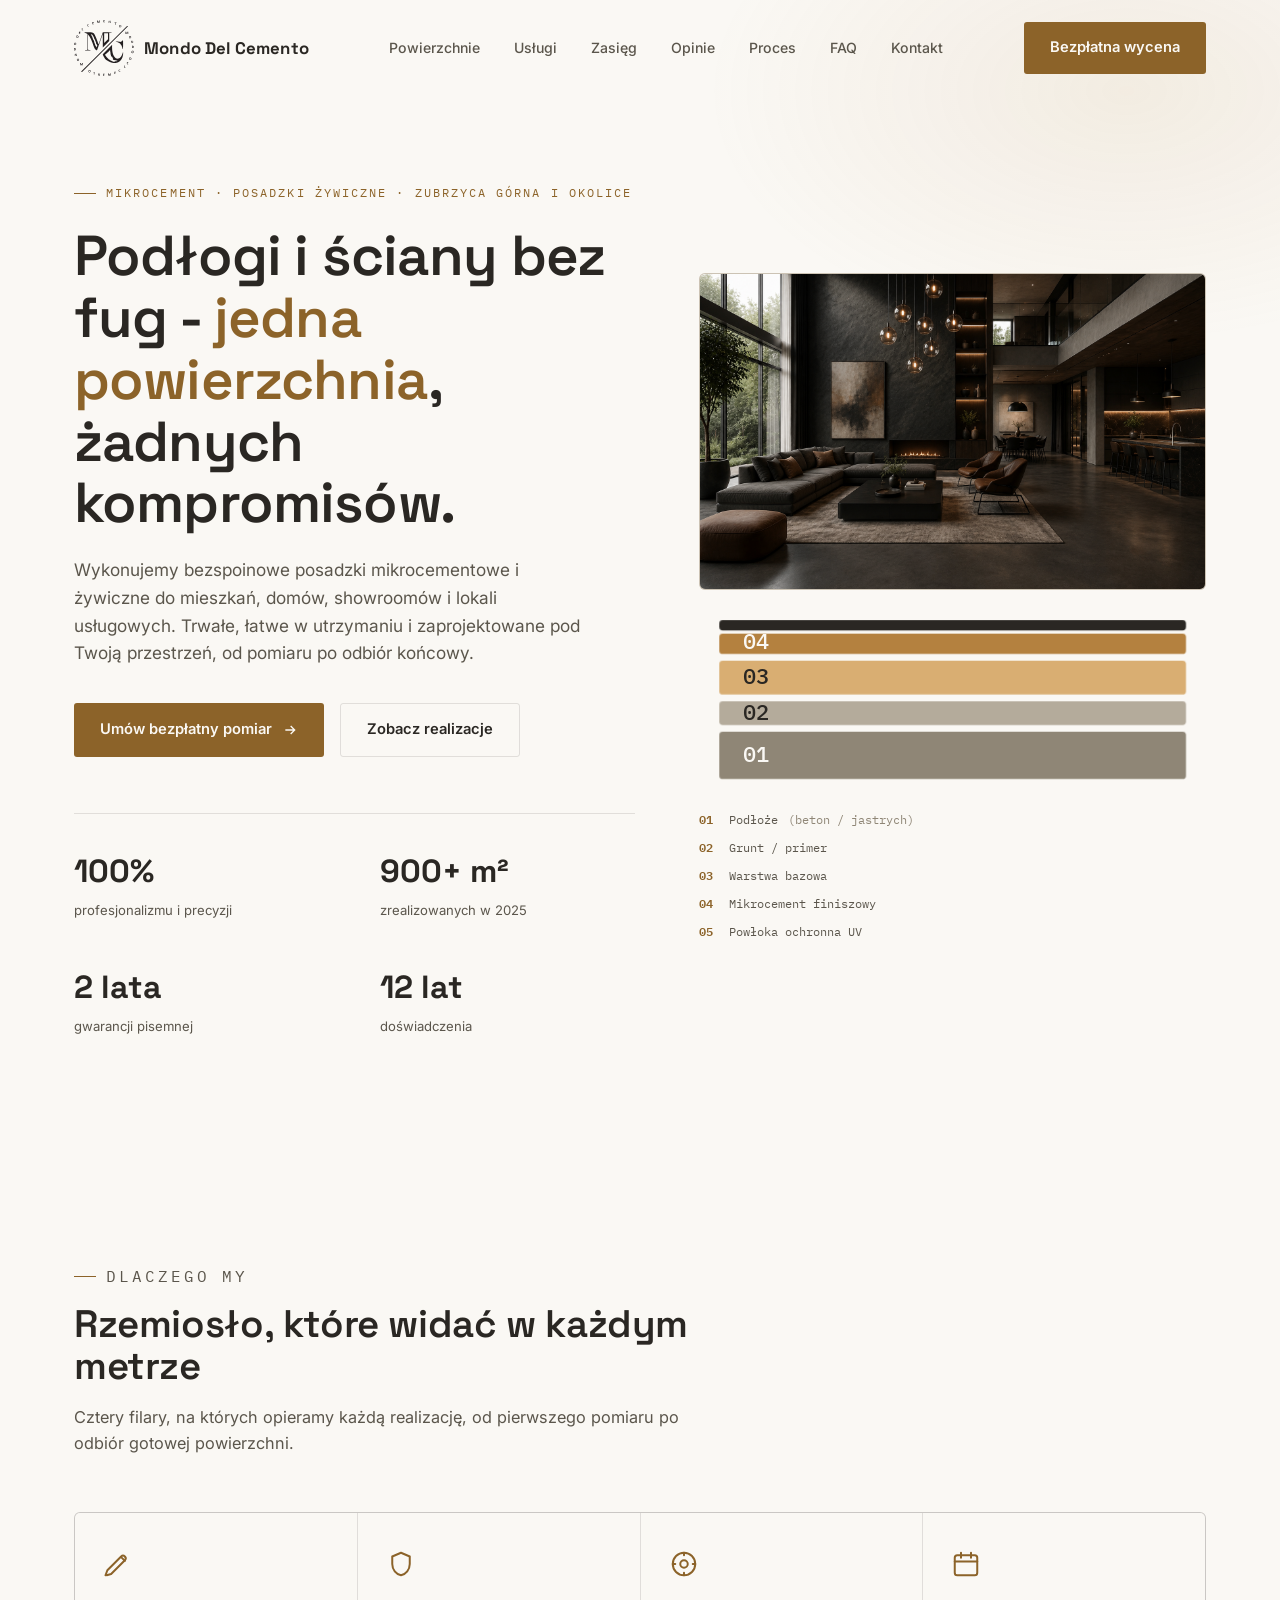
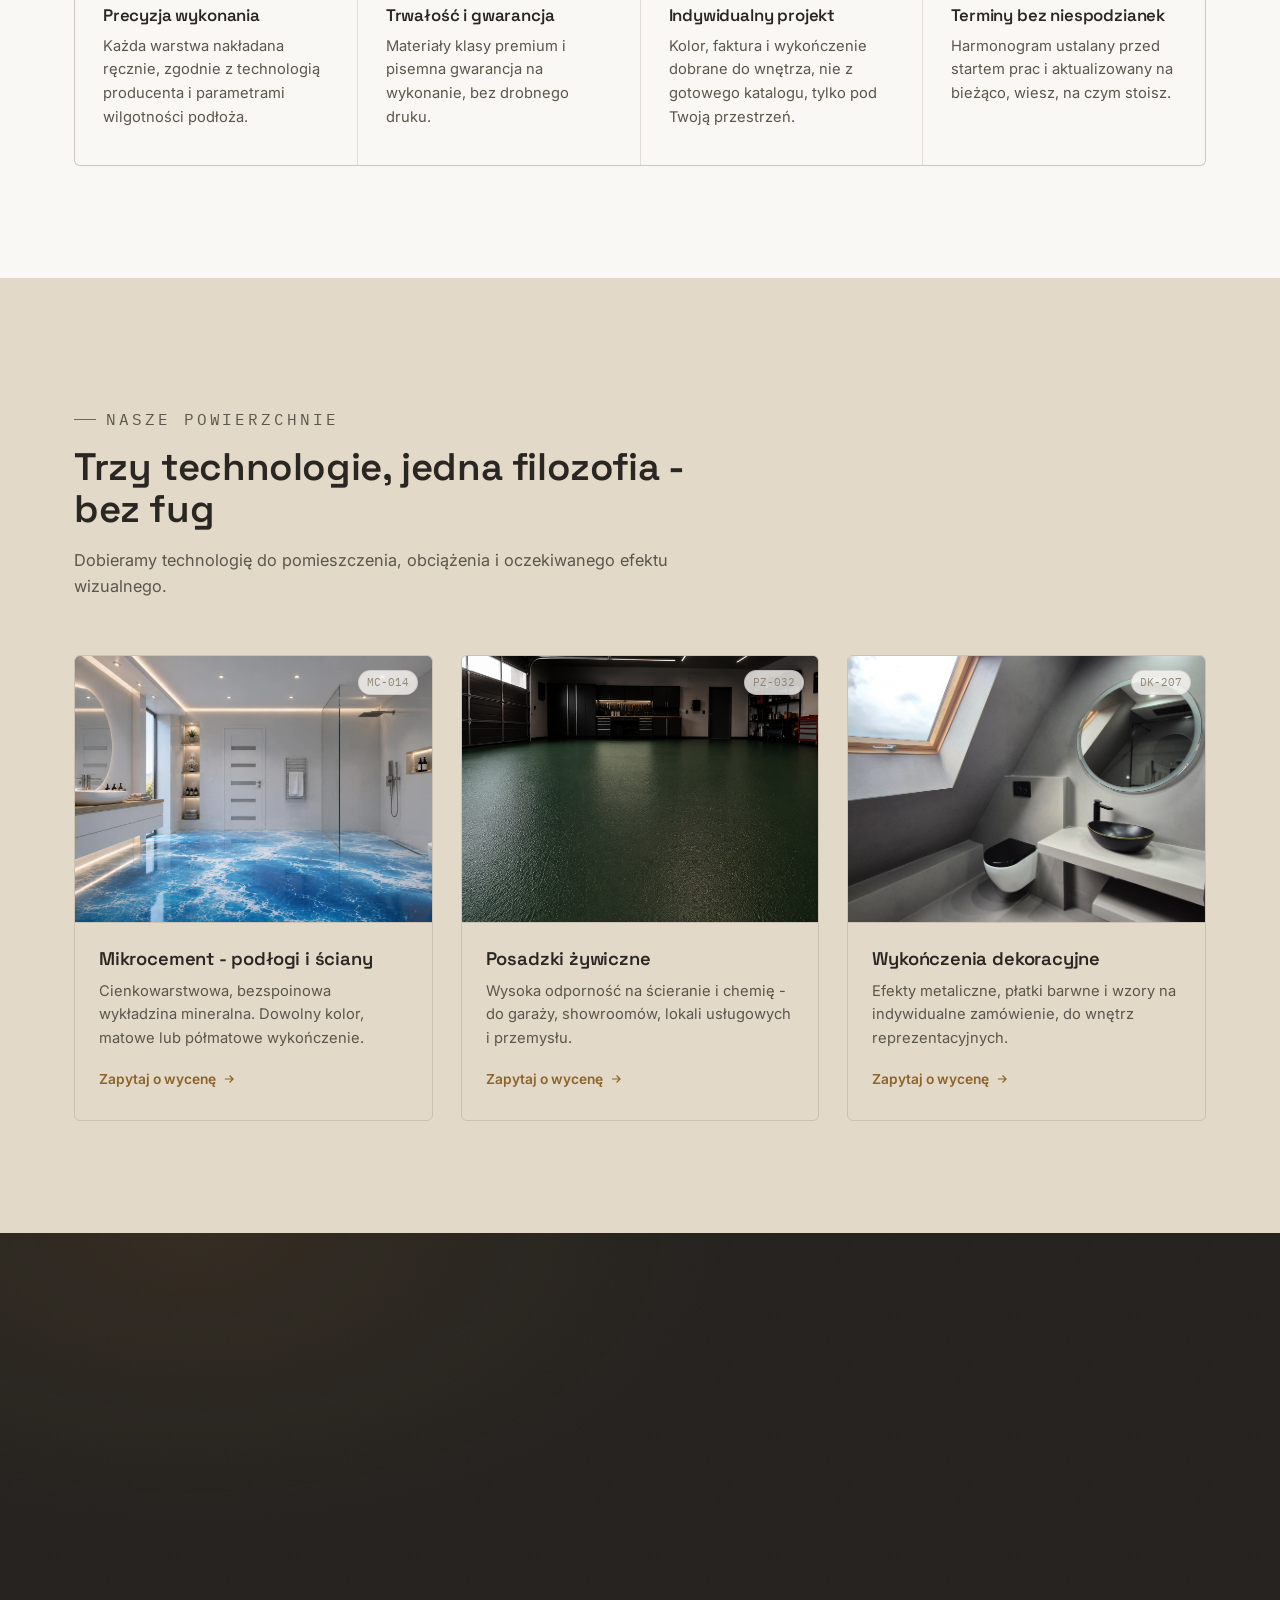
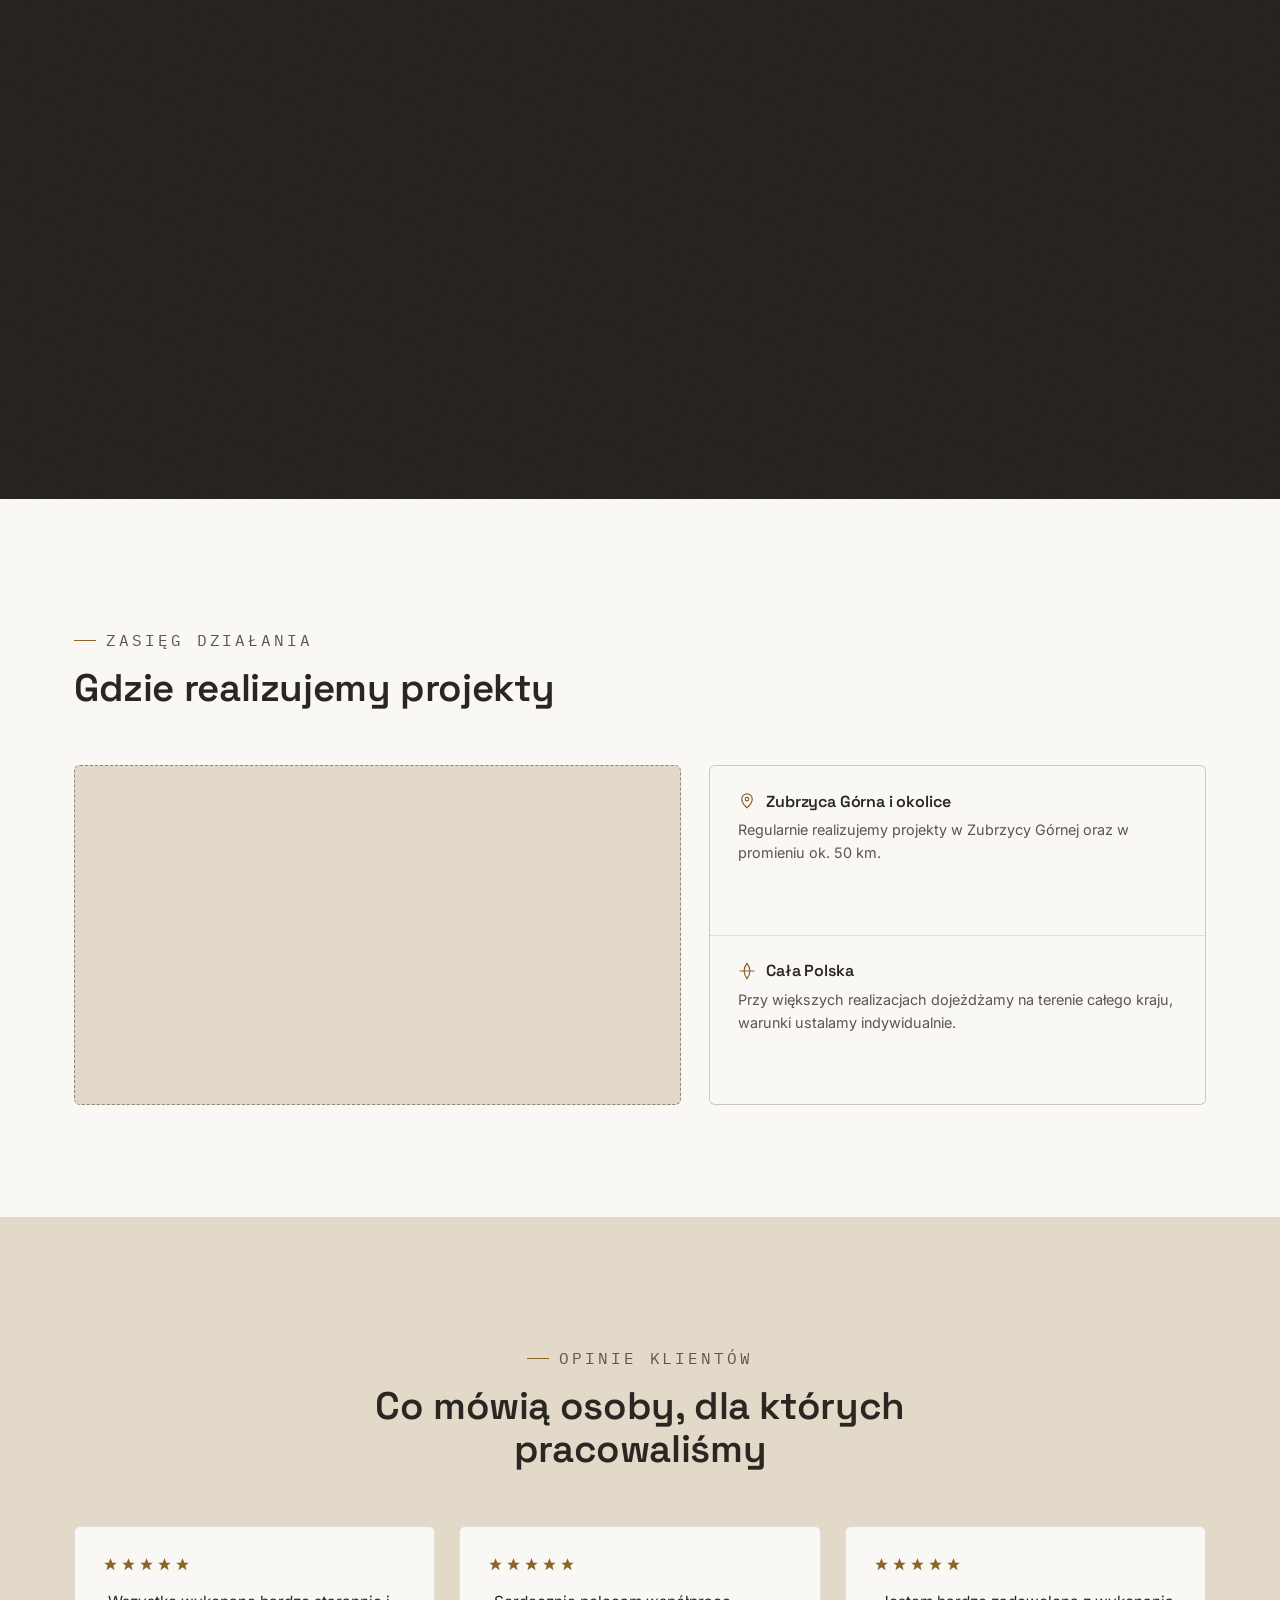
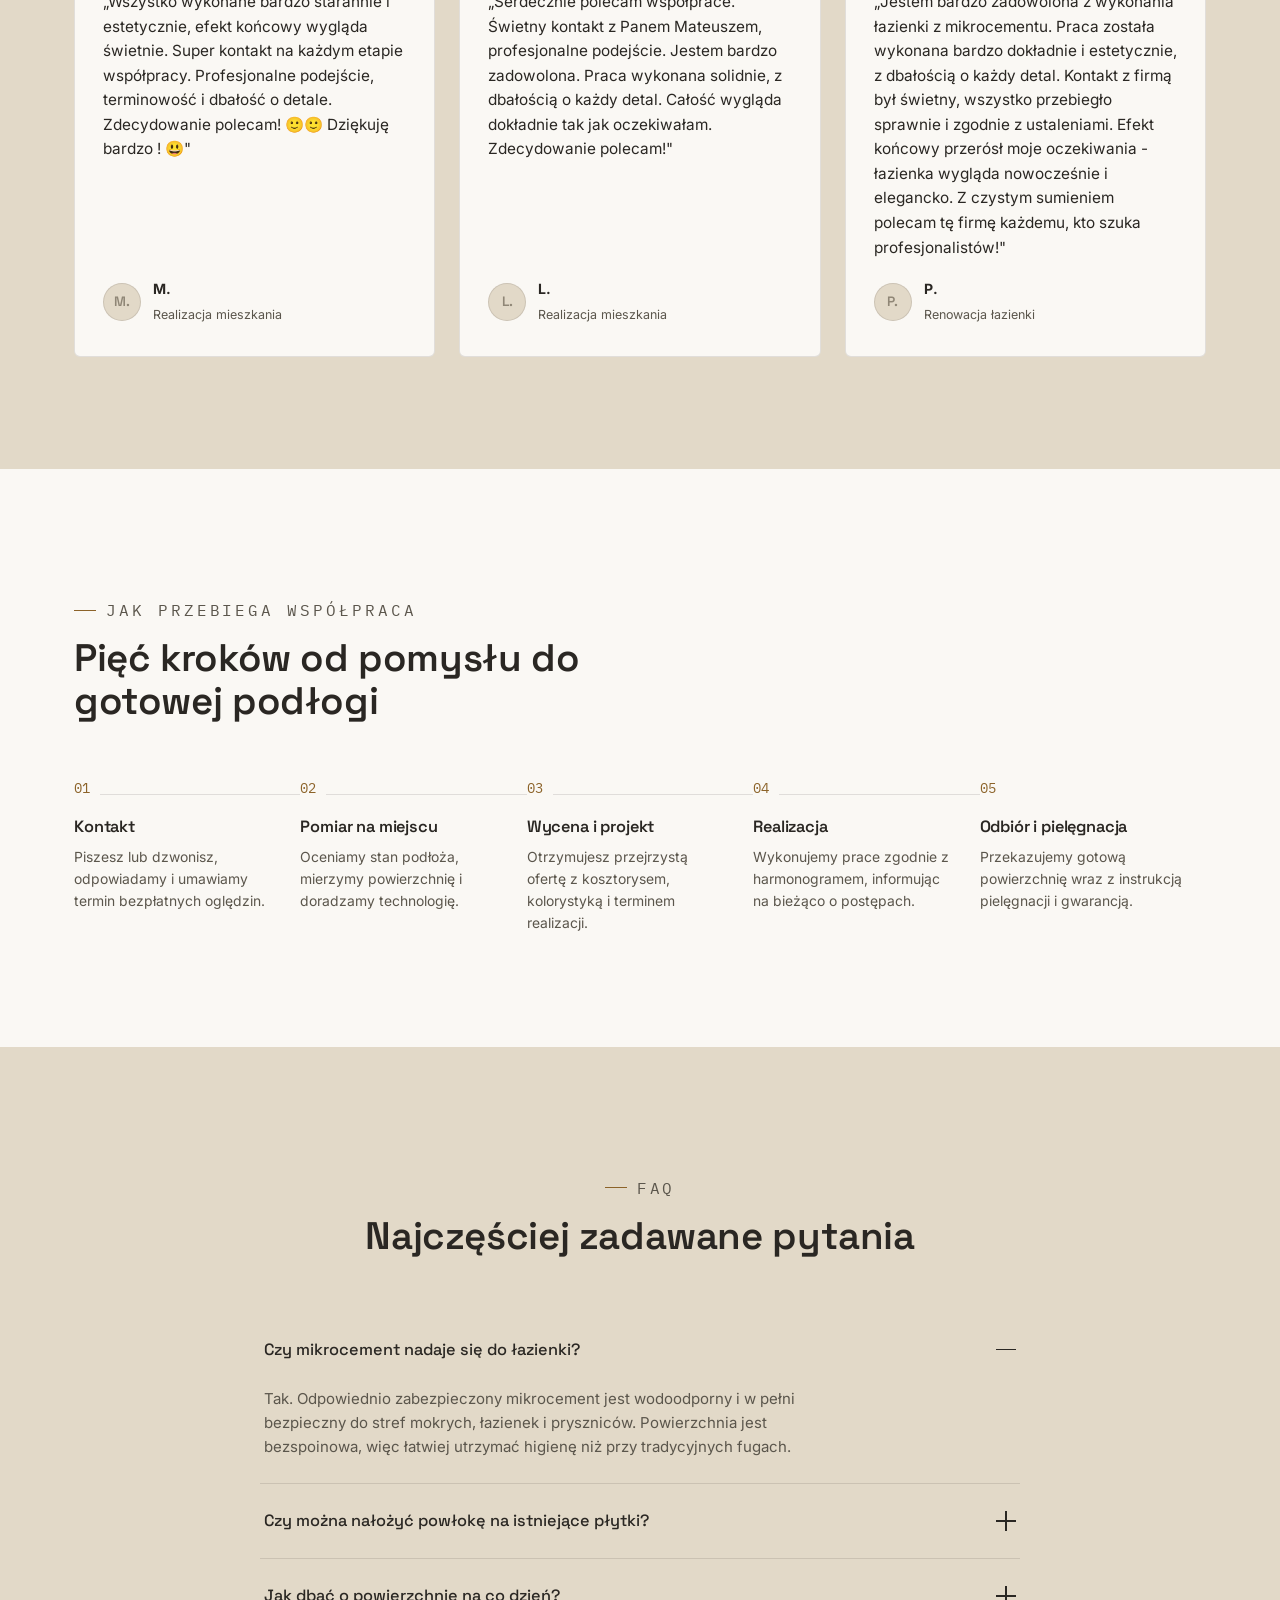
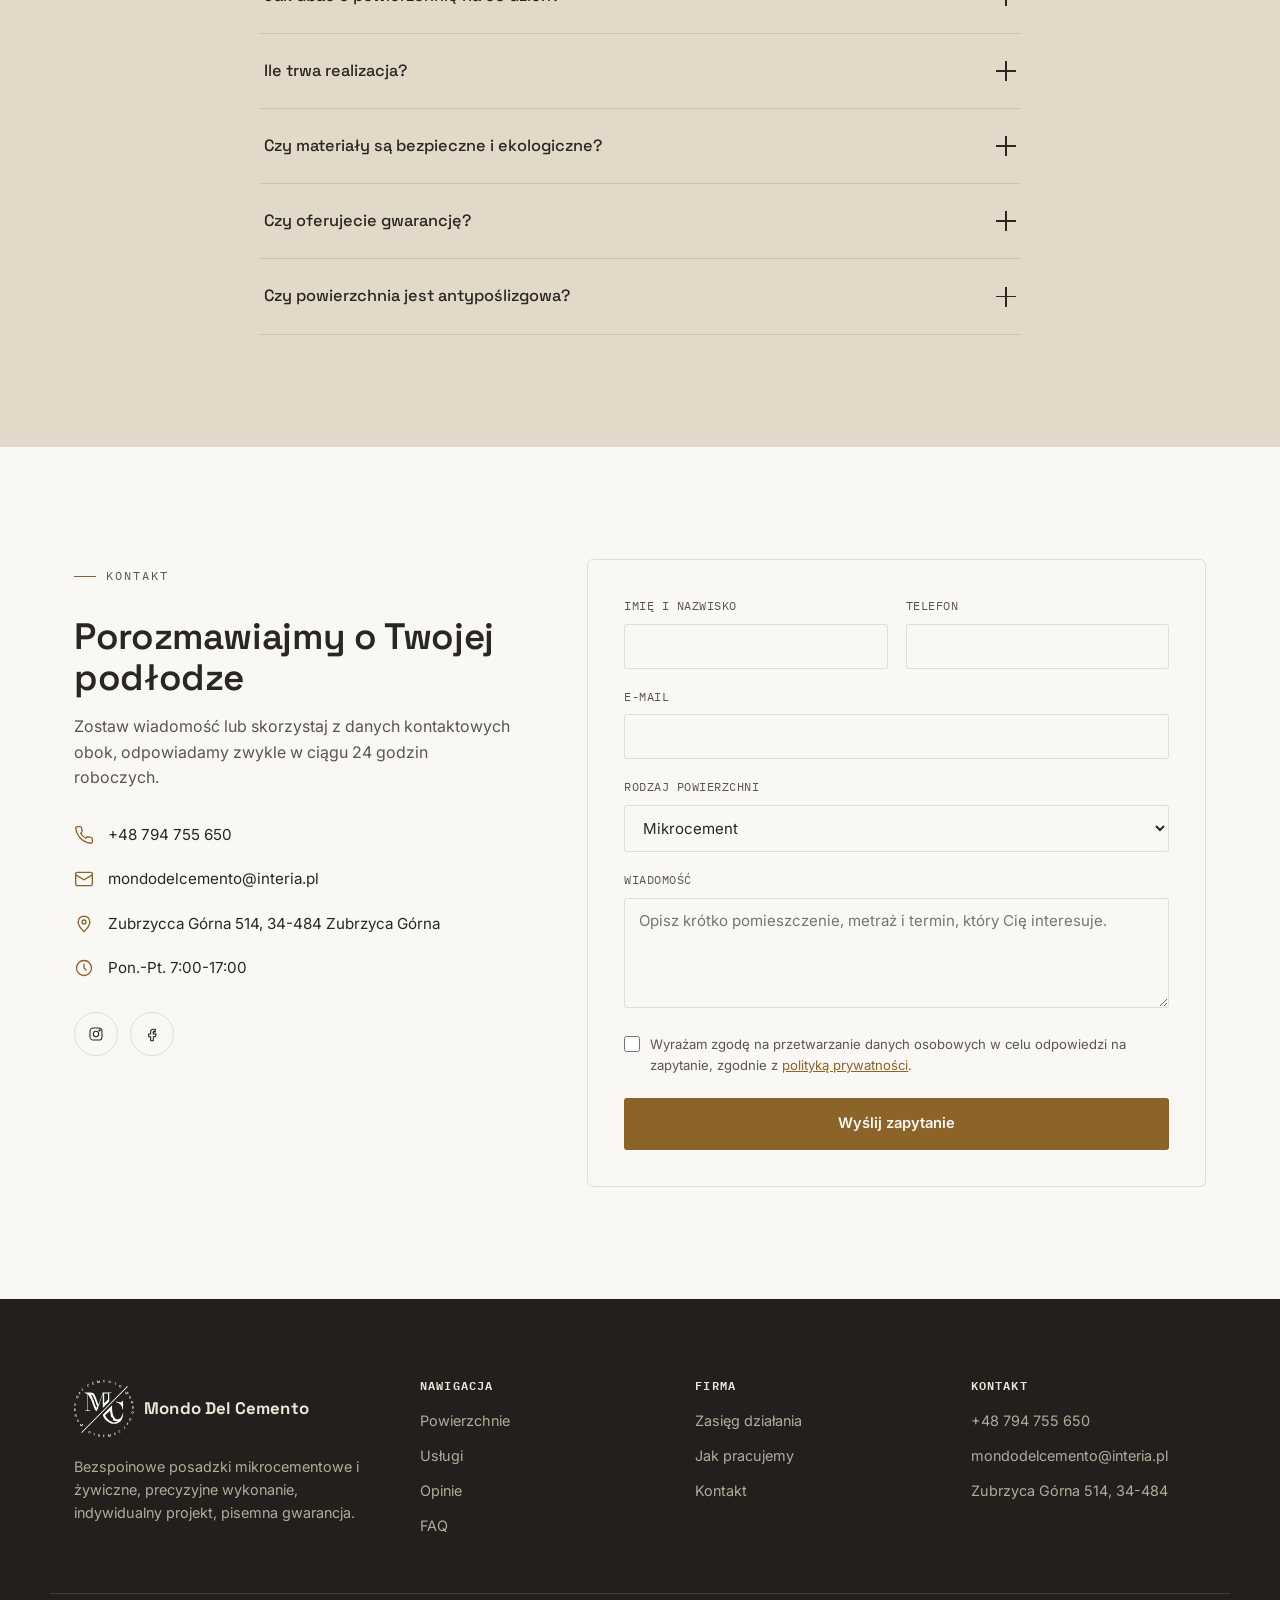
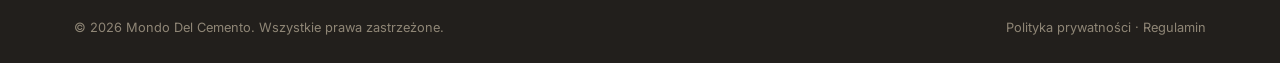
==== commit 43bfc3c0: "finished up" ====
--- a/index.html
+++ b/index.html
@@ -31,7 +31,7 @@
   "@context": "https://schema.org",
   "@type": "HomeAndConstructionBusiness",
   "name": "Nazwa Firmy",
-  "description": "Bezspoinowe posadzki mikrocementowe i żywiczne - mieszkania, domy, showroomy i lokale usługowe.",
+  "description": "Bezspoinowe posadzki mikrocementowe i żywiczne",
   "url": "https://twojafirma.pl/",
   "telephone": "+48794755650",
   "email": "mondodelcemento@interia.pl",
@@ -103,12 +103,16 @@
             <span>profesjonalizmu i precyzji</span>
           </div>
           <div class="hero__stat">
-            <b>400+ m²</b>
-            <span>zrealizowanych w 2025</span>
+            <b>900+ m²</b>
+            <span>zrealizowanych w <span id="prevYear">2000</span></span>
           </div>
           <div class="hero__stat">
             <b>2 lata</b>
             <span>gwarancji pisemnej</span>
+          </div>
+          <div class="hero__stat">
+            <b id="experienceYears"> 12 lat</b>
+            <span>doświadczenia</span>
           </div>
         </div>
       </div>
@@ -602,7 +606,7 @@
 
   <div class="container footer__bottom">
     <span>© <span id="year"></span> Mondo Del Cemento. Wszystkie prawa zastrzeżone.</span>
-    <span><a href="#">Polityka prywatności</a> · <a href="#">Regulamin</a></span>
+    <span><a href="/polityka-prywatnosci.html">Polityka prywatności</a> · <a href="/regulamin.html">Regulamin</a></span>
   </div>
 </footer>
 
--- a/css/style.css
+++ b/css/style.css
@@ -284,7 +284,7 @@
 .hero__stats{
   margin-top:56px;
   display:grid;
-  grid-template-columns:repeat(3,auto);
+  grid-template-columns:repeat(2,auto);
   gap:40px;
   border-top:1px solid var(--line);
   padding-top:32px;
@@ -317,7 +317,17 @@
   object-fit:cover;
   display:block;
 }
-@media (max-width:640px){.hero-visual__photo{aspect-ratio:16/7;}}
+@media (max-width:640px){
+  .hero-visual__photo{aspect-ratio:16/7;}
+  .hero__stats{
+  margin-top:56px;
+  display:grid;
+  grid-template-columns:repeat(2,auto);
+  gap:40px;
+  border-top:1px solid var(--line);
+  padding-top:32px;
+}
+}
 
 .layer-diagram{position:relative;}
 .layer-diagram svg{width:100%;height:auto;display:block;}
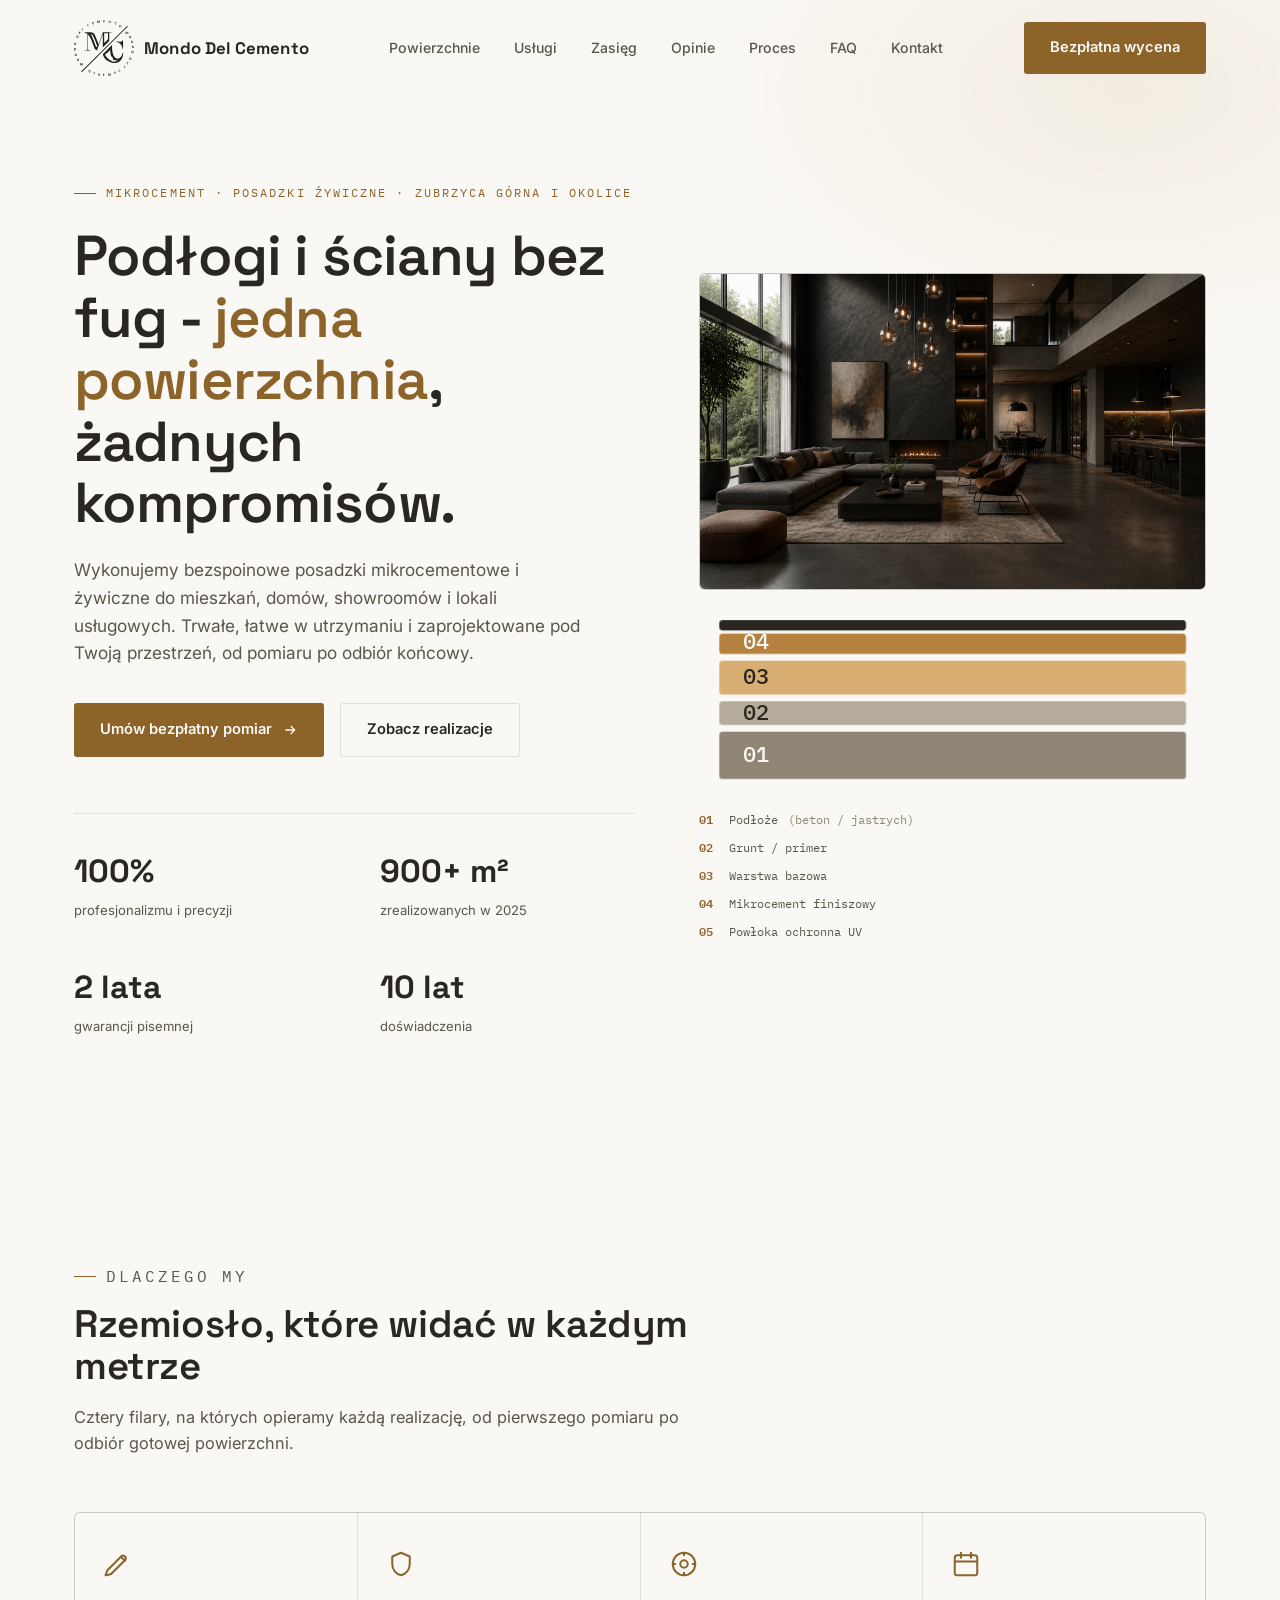
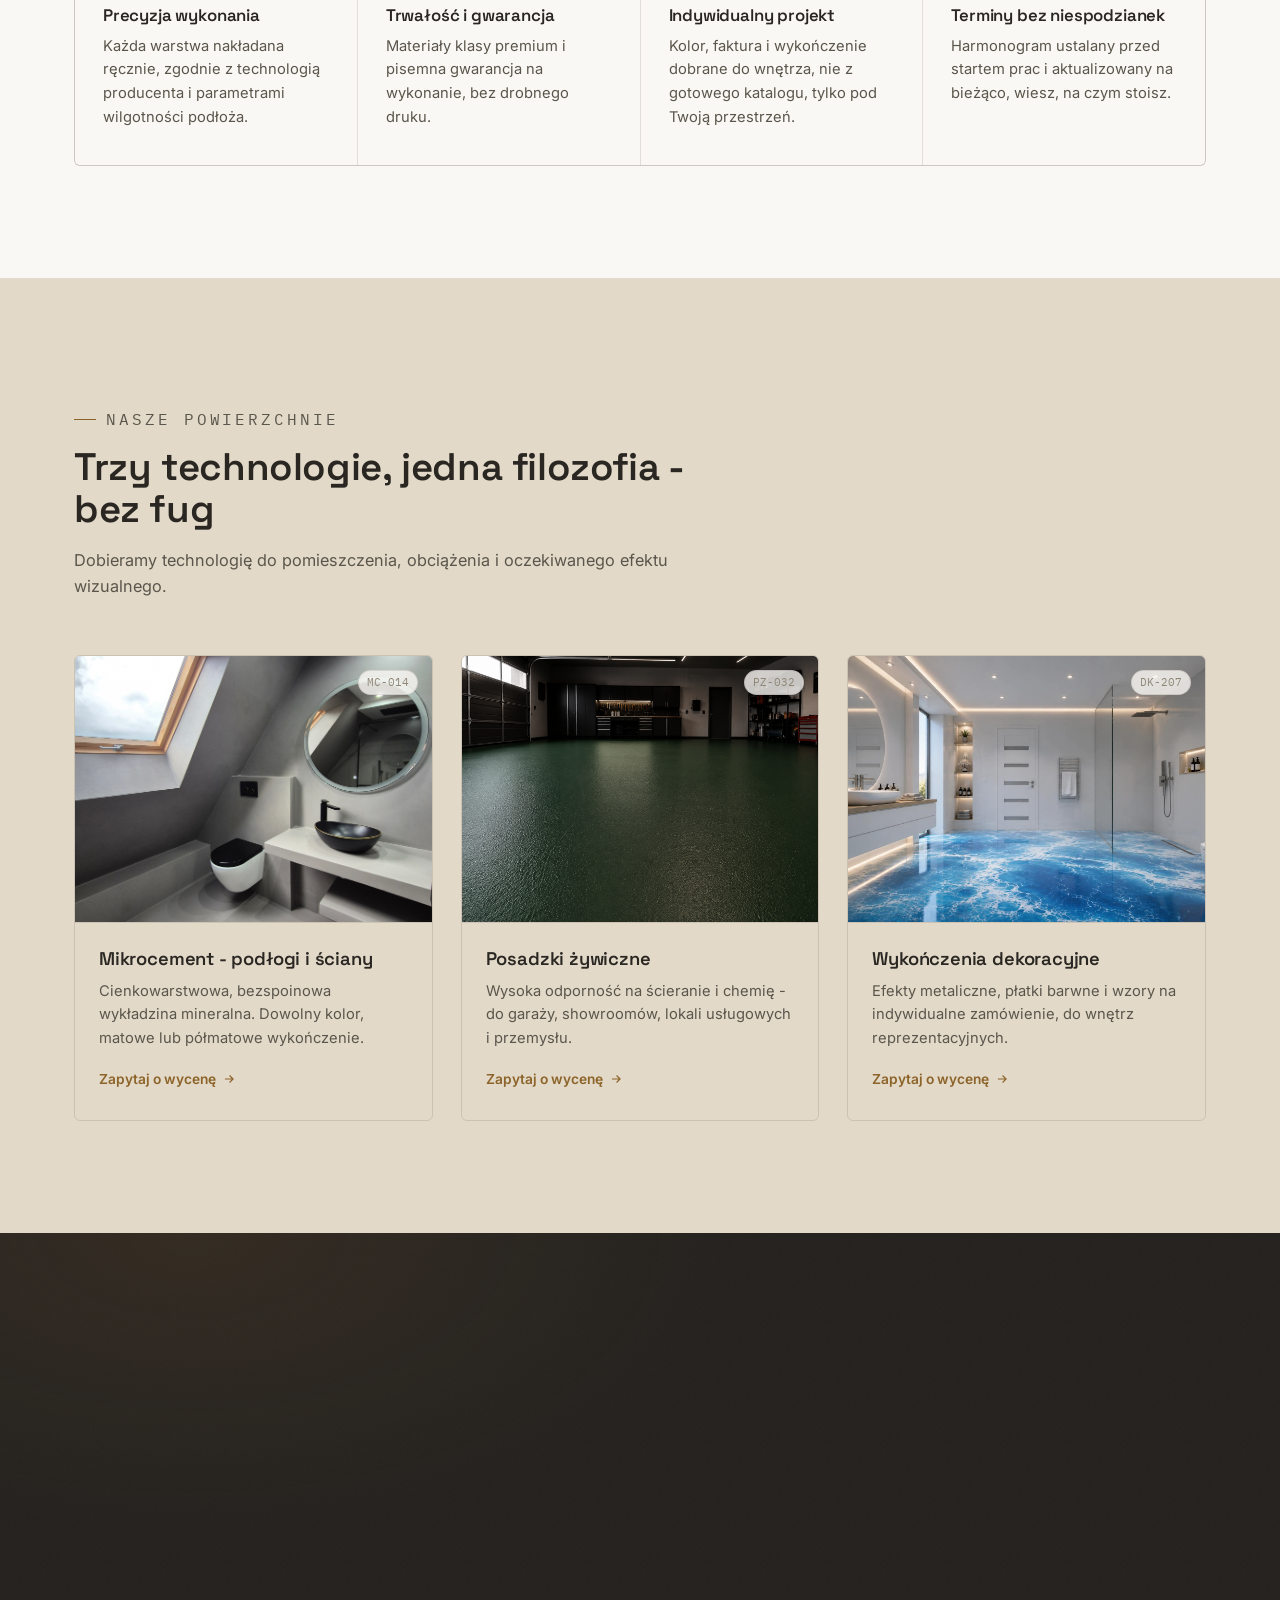
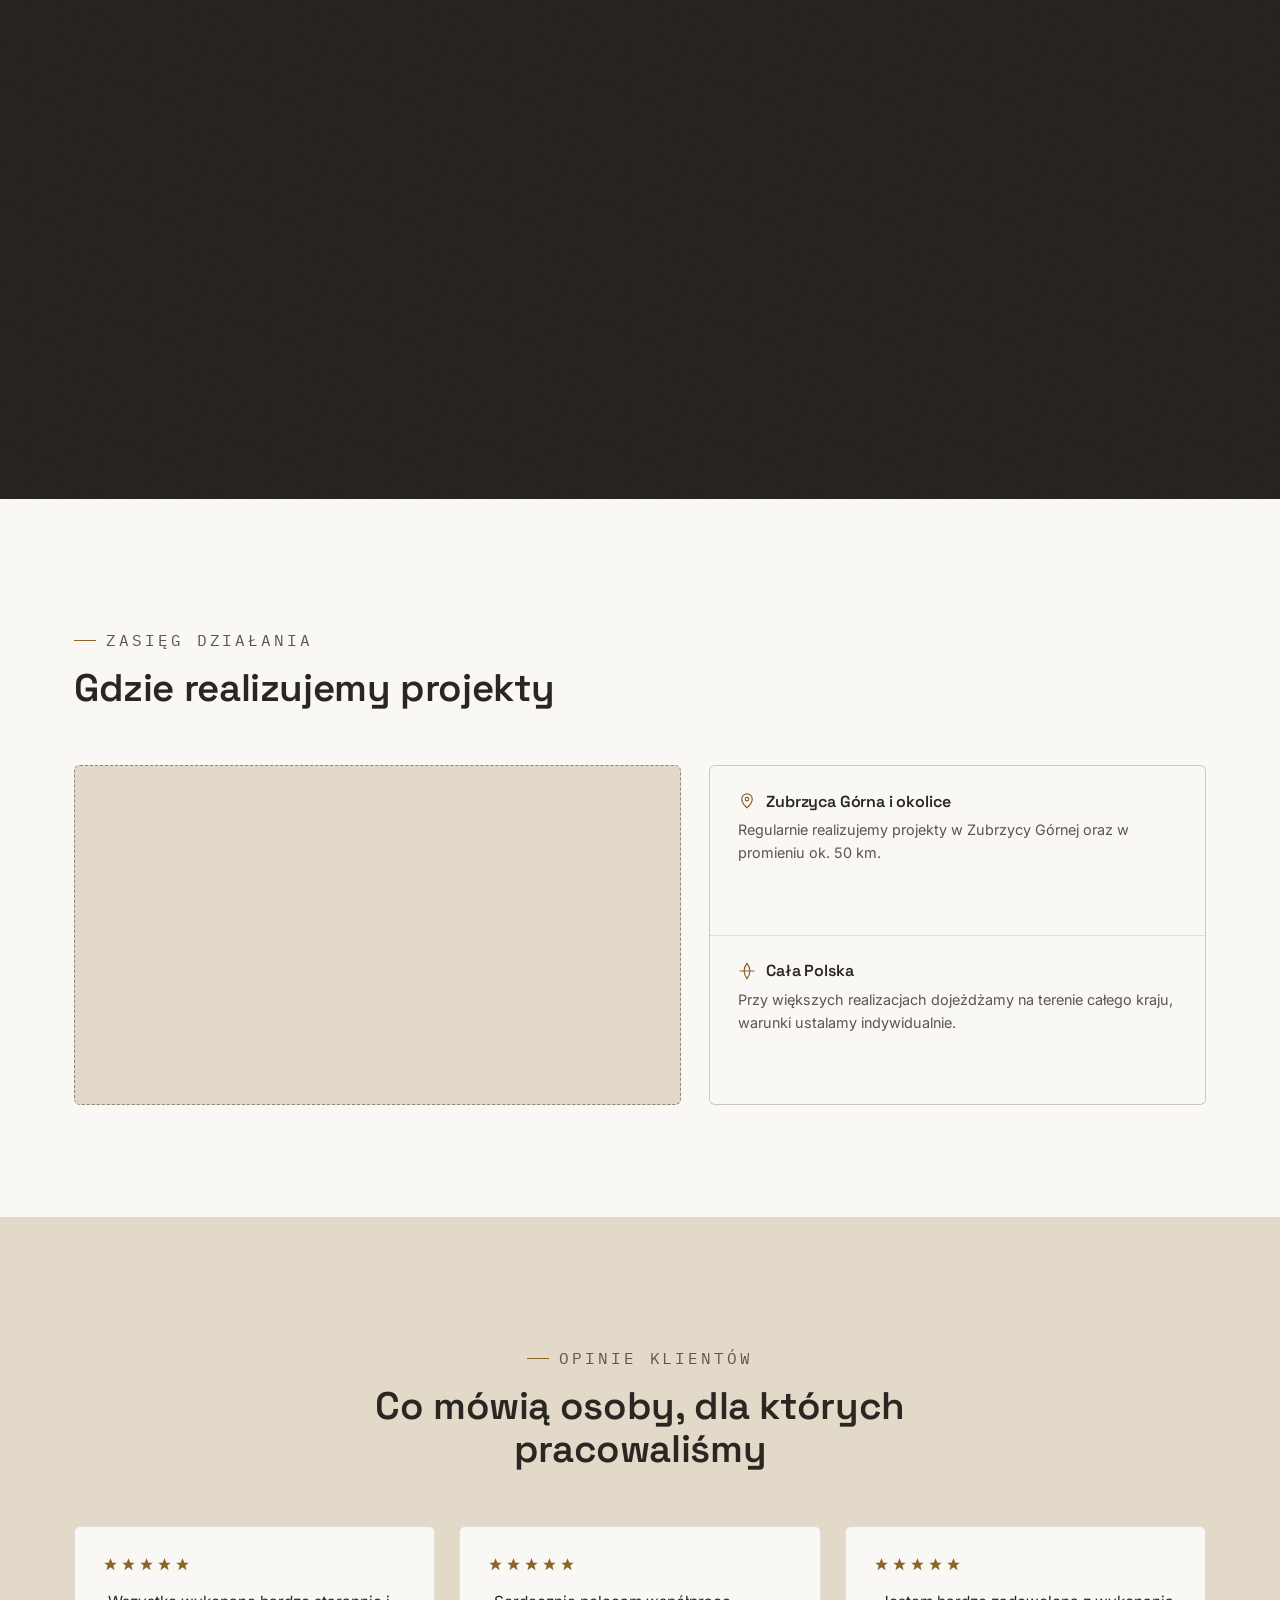
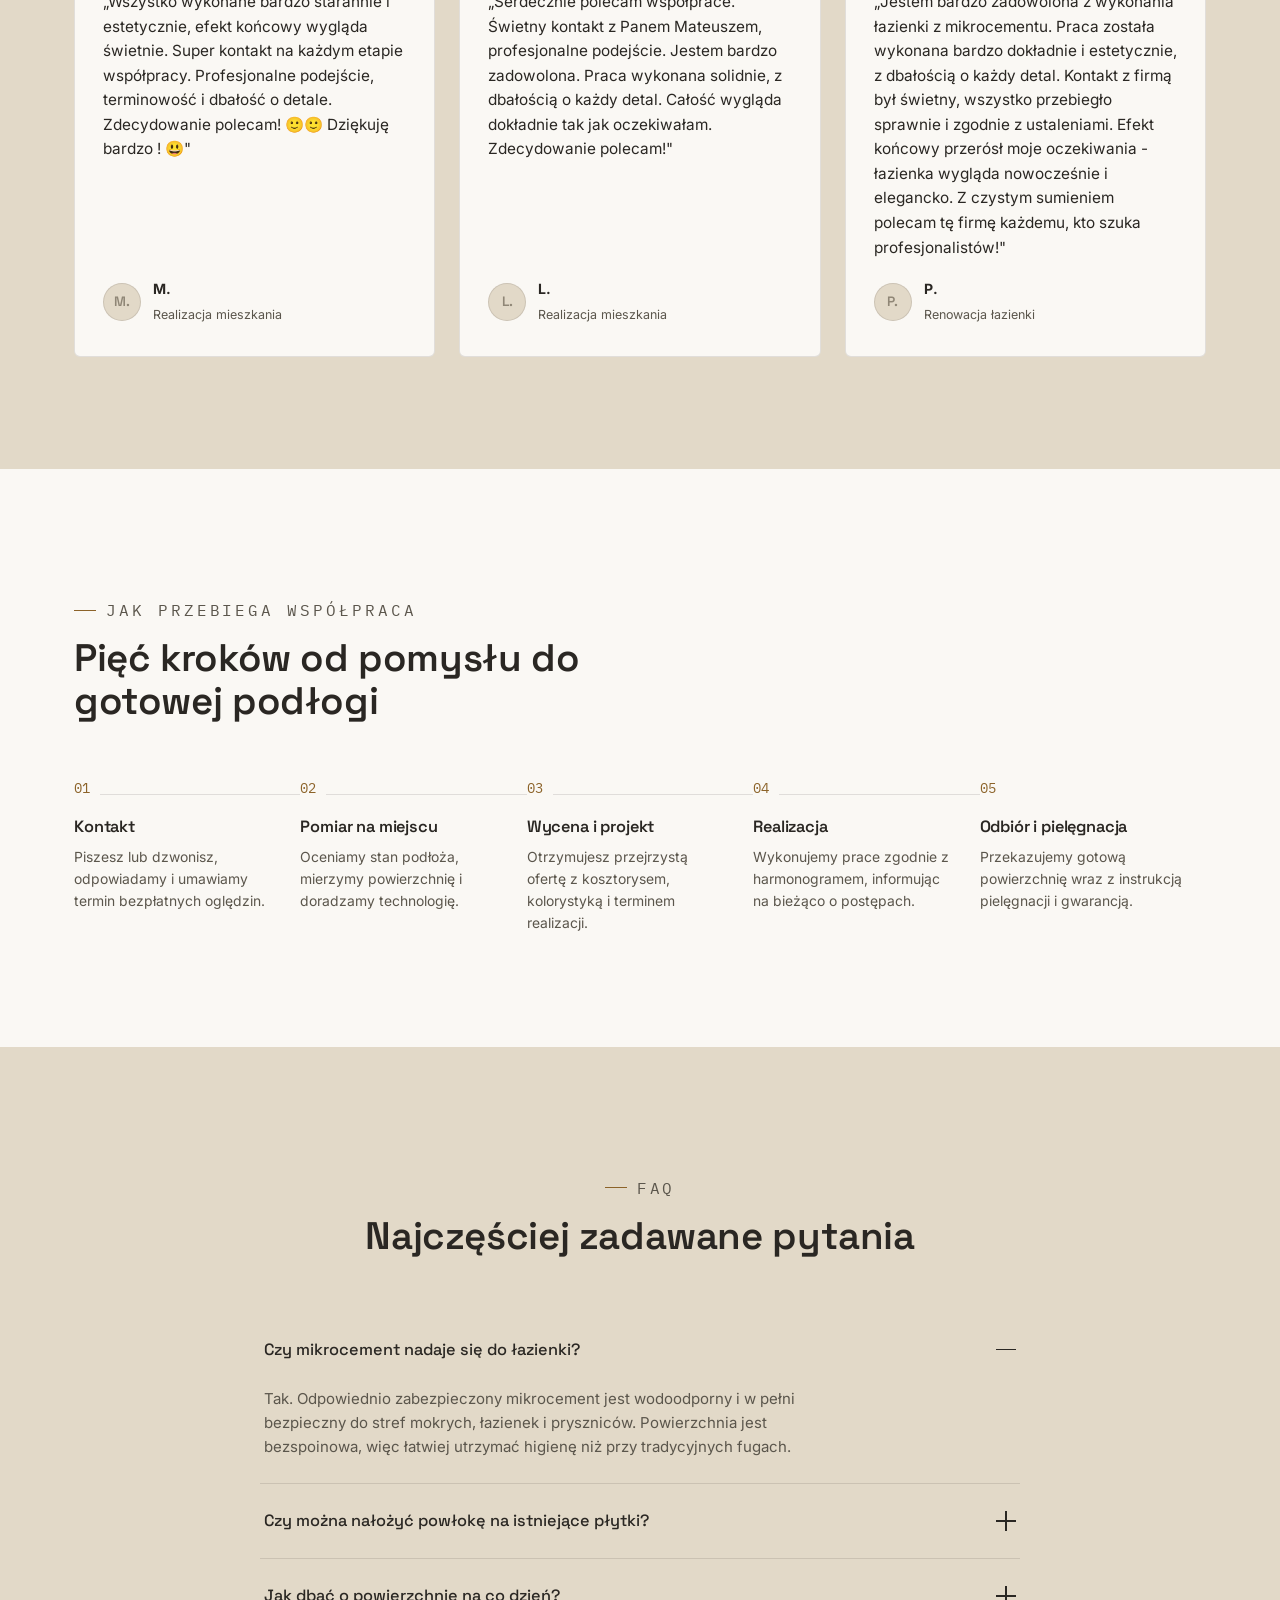
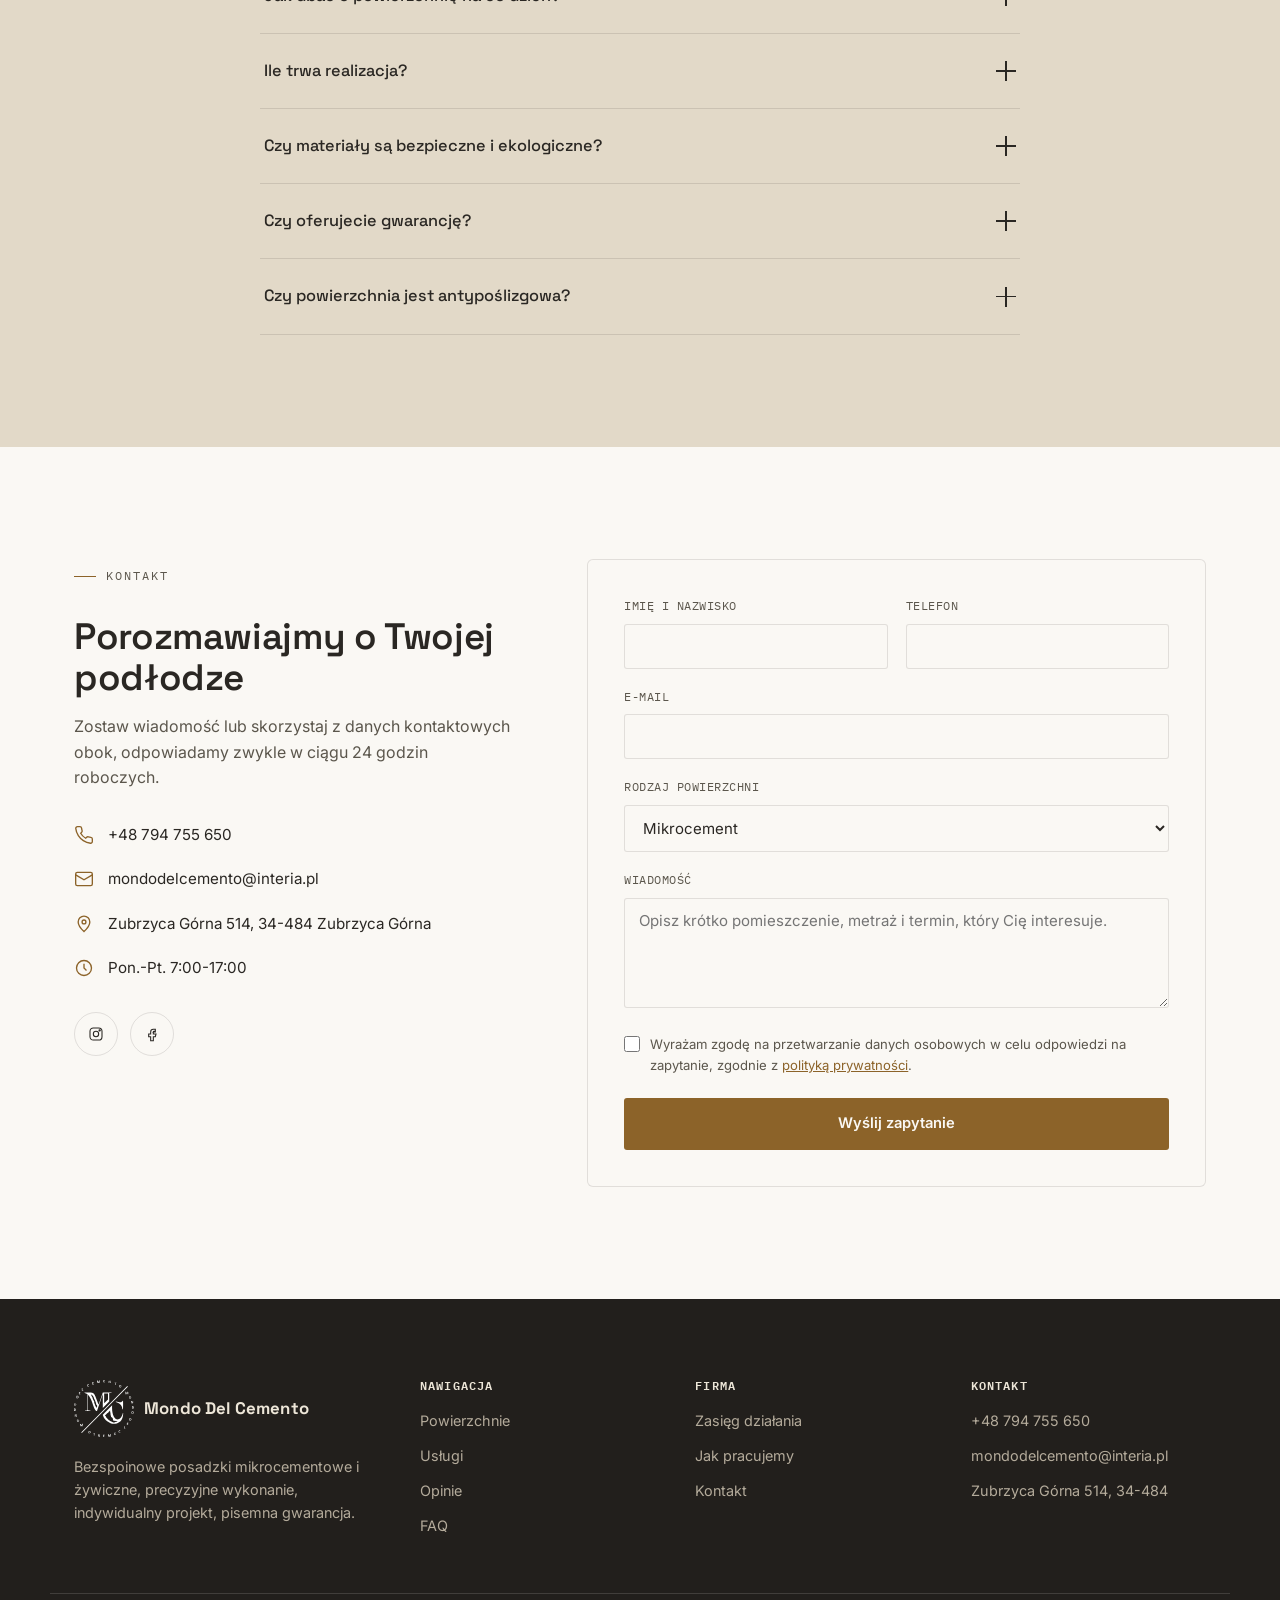
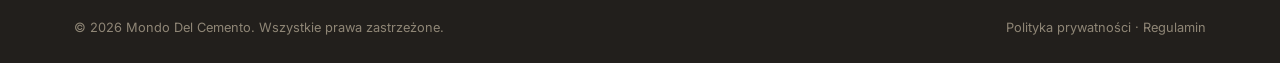
==== commit 2f4cf329: "Fix address, and change images" ====
--- a/index.html
+++ b/index.html
@@ -497,7 +497,7 @@
           </li>
           <li>
             <svg aria-hidden="true" focusable="false" viewBox="0 0 24 24" fill="none" stroke="currentColor" stroke-width="1.6"><path d="M12 21s-7-6.5-7-11.5A7 7 0 0 1 19 9.5C19 14.5 12 21 12 21z"/><circle cx="12" cy="9.5" r="2.3"/></svg>
-            Zubrzycca Górna 514, 34-484 Zubrzyca Górna
+            Zubrzyca Górna 514, 34-484 Zubrzyca Górna
           </li>
           <li>
             <svg aria-hidden="true" focusable="false" viewBox="0 0 24 24" fill="none" stroke="currentColor" stroke-width="1.6"><circle cx="12" cy="12" r="9"/><path d="M12 7v5l3 3"/></svg>
